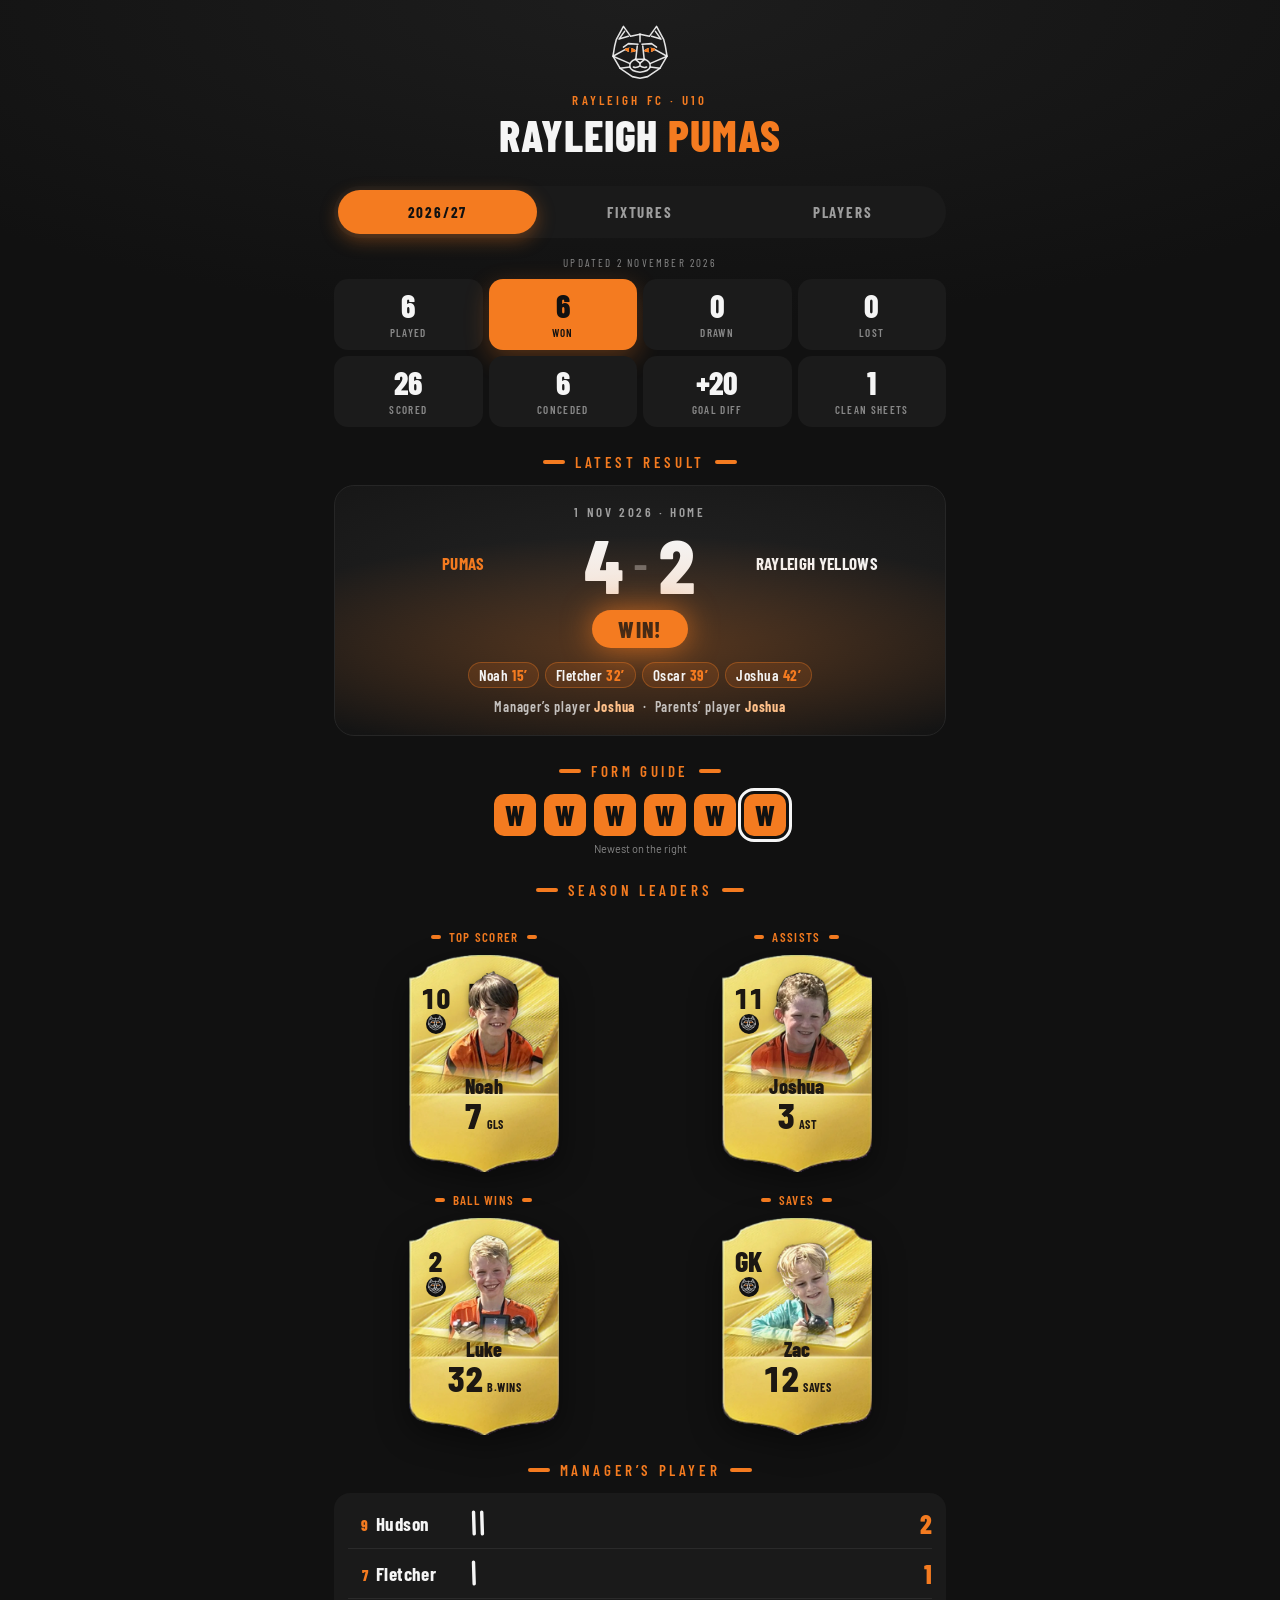
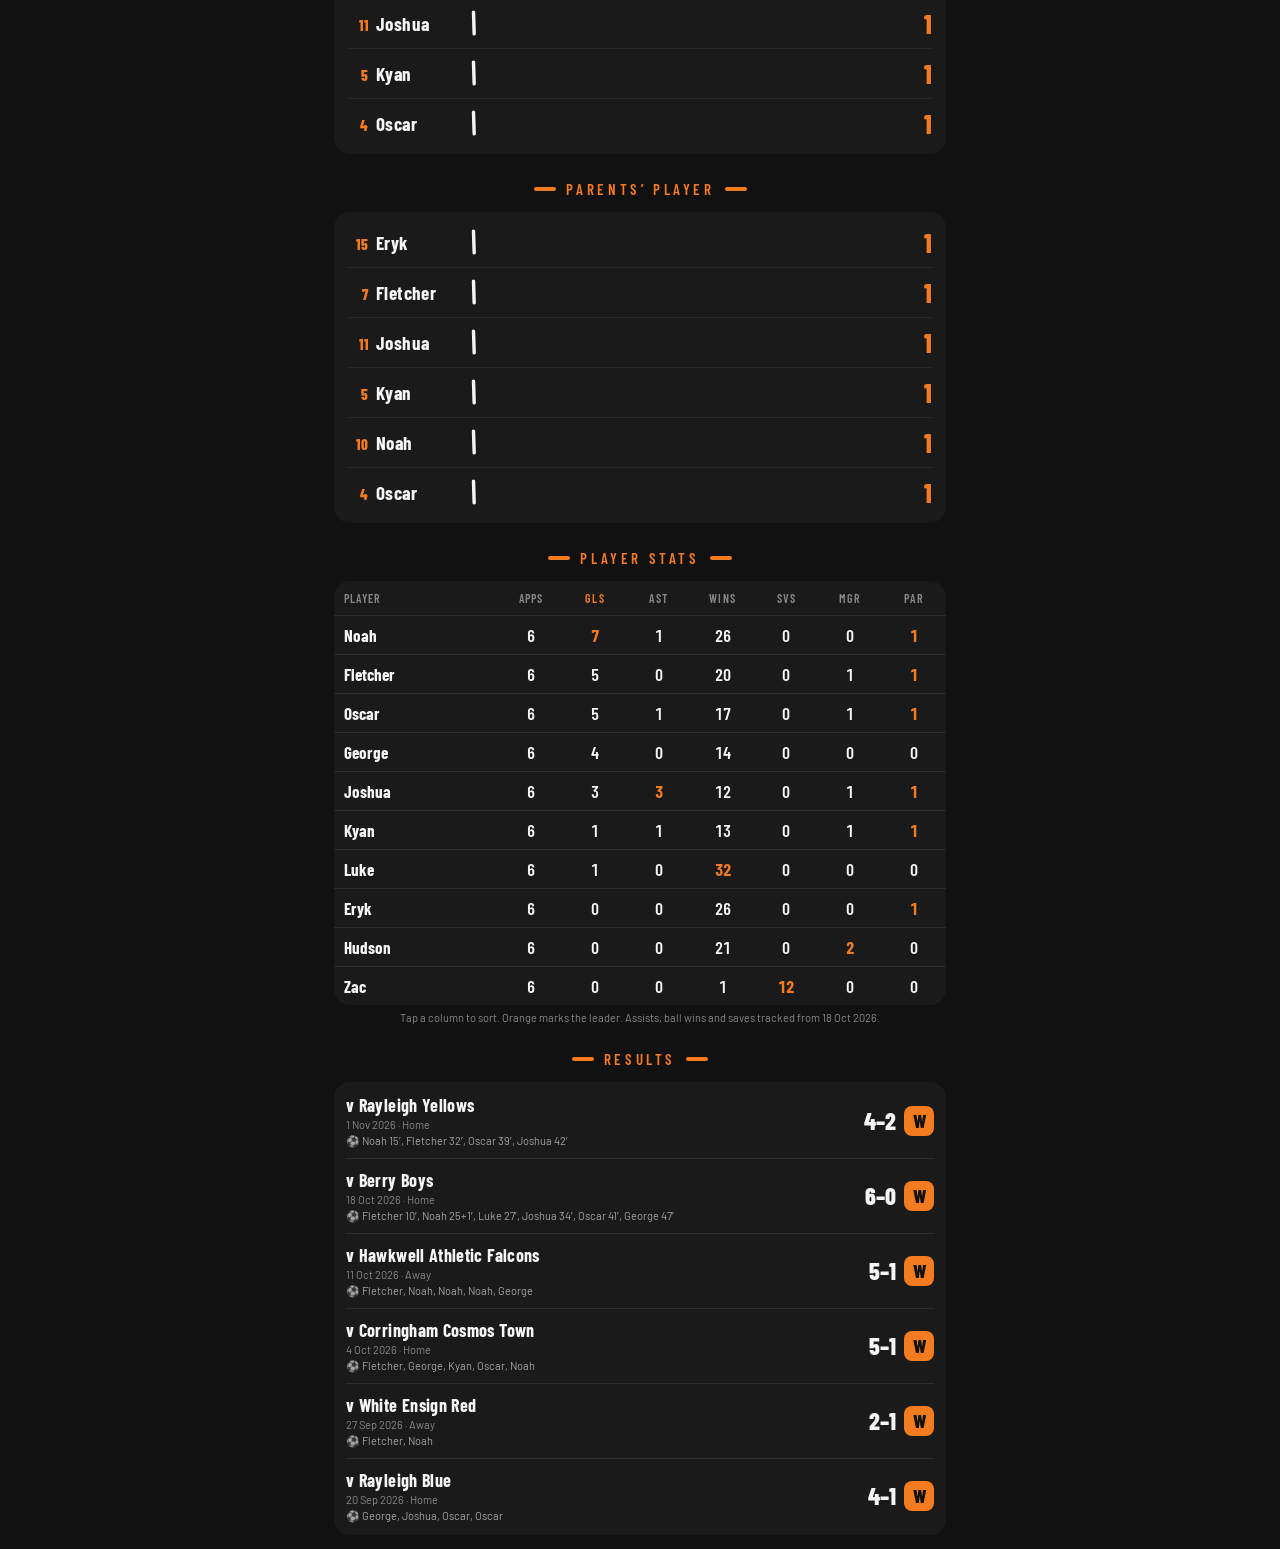
==== index.html @ 6e5c5d85 "Use B.WINS as the ball wins shorthand on cards and videos Co-Authored-By: Claude Opus 5.5 <noreply@a" ====
<!DOCTYPE html>
<html lang="en">
<head>
<meta charset="UTF-8">
<meta name="viewport" content="width=device-width,initial-scale=1,maximum-scale=1,user-scalable=no,viewport-fit=cover">
<meta name="apple-mobile-web-app-capable" content="yes">
<meta name="apple-mobile-web-app-title" content="Pumas FC">
<meta name="theme-color" content="#111111">
<link rel="preconnect" href="https://fonts.googleapis.com"><link rel="preconnect" href="https://fonts.gstatic.com" crossorigin>
<link href="https://fonts.googleapis.com/css2?family=Barlow+Condensed:wght@500;600;700;800&family=Barlow:wght@400;600;700&display=swap" rel="stylesheet">
<title>Rayleigh Pumas</title>
<style>
:root{--or:#F47B20;--ac:#FFC089;--bk:#111111;--dk:#161616;--cd:#1b1b1b;--bd:#2c2c2c;--disp:"Barlow Condensed",Impact,Arial,sans-serif;--wh:#fff;--wd:rgba(255,255,255,.6);--wf:rgba(255,255,255,.08);--gr:#888;--re:#cc3333;--dr:#3a1010;--gk:#1a2a3a;--gkb:#00C9FF;}
*{box-sizing:border-box;margin:0;padding:0;-webkit-tap-highlight-color:transparent;}
body{background:var(--bk);color:#F5F5F5;font-family:Barlow,Arial,sans-serif;min-height:100vh;-webkit-font-smoothing:antialiased;padding-bottom:env(safe-area-inset-bottom,16px);}
.hdr{background:var(--dk);border-bottom:3px solid var(--or);padding:14px 16px;display:flex;align-items:center;gap:12px;}
.badge{width:44px;height:44px;background:var(--or);border-radius:50%;display:flex;align-items:center;justify-content:center;font-size:22px;font-weight:900;color:var(--bk);flex-shrink:0;}
.hdr h1{font-size:20px;letter-spacing:2px;text-transform:uppercase;line-height:1;font-family:var(--disp);}
.hdr h1 em{color:var(--or);font-style:normal;}
.hdr p{font-size:10px;color:var(--gr);margin-top:3px;letter-spacing:1px;text-transform:uppercase;}
.main{padding:14px;max-width:640px;margin:0 auto;}
.tabs{display:flex;gap:6px;margin-bottom:14px;}
.tab{flex:1;background:var(--cd);border:1px solid var(--bd);border-radius:8px;padding:9px 4px;text-align:center;font-size:11px;font-weight:700;letter-spacing:1px;text-transform:uppercase;color:var(--wd);cursor:pointer;}
.tab.on{background:var(--or);border-color:var(--or);color:var(--bk);}
.section{display:none;} .section.on{display:block;}
.sw{position:relative;margin-bottom:8px;}
.si{width:100%;background:var(--cd);border:2px solid var(--bd);border-radius:12px;padding:14px 44px;color:var(--wh);font-size:16px;outline:none;-webkit-appearance:none;}
.si:focus{border-color:var(--or);}
.si::placeholder{color:var(--gr);}
.si::-webkit-search-cancel-button{-webkit-appearance:none;}
.ico{position:absolute;left:14px;top:50%;transform:translateY(-50%);font-size:18px;pointer-events:none;}
.xcl{position:absolute;right:10px;top:50%;transform:translateY(-50%);background:var(--bd);border:none;color:var(--wd);width:28px;height:28px;border-radius:50%;font-size:14px;cursor:pointer;display:none;align-items:center;justify-content:center;}
.xcl.on{display:flex;}
.drop{background:var(--cd);border:1px solid var(--or);border-radius:10px;overflow:hidden;margin-bottom:10px;display:none;}
.drop.on{display:block;}
.drow{padding:13px 16px;border-bottom:1px solid var(--bd);cursor:pointer;min-height:44px;}
.drow:last-child{border-bottom:none;}
.drow:active{background:var(--wf);}
.drow-name{font-weight:700;font-size:15px;} .drow-meta{font-size:11px;color:var(--gr);margin-top:2px;}
.hint{text-align:center;padding:36px 16px;}
.hint-icon{font-size:48px;margin-bottom:12px;}
.hint h2{font-size:22px;letter-spacing:2px;color:var(--wh);margin-bottom:8px;font-family:var(--disp);}
.hint p{font-size:13px;color:var(--gr);line-height:1.7;}
.hint-s{color:var(--or);font-size:12px;margin-top:12px;font-weight:700;letter-spacing:1px;}
.pnl{display:none;} .pnl.on{display:block;}
.bkbtn{background:none;border:none;color:var(--or);font-size:13px;font-weight:700;letter-spacing:1px;cursor:pointer;padding:0 0 12px 0;display:none;text-transform:uppercase;}
.bkbtn.on{display:block;}
.allbtn{width:100%;background:none;border:1px solid var(--bd);border-radius:10px;padding:14px;color:var(--gr);font-size:12px;letter-spacing:2px;cursor:pointer;text-transform:uppercase;margin-top:4px;}
.allbtn:active{border-color:var(--or);color:var(--or);}
.th{background:var(--cd);border:1px solid var(--bd);border-radius:12px;padding:16px;margin-bottom:10px;position:relative;overflow:hidden;}
.th:before{content:"";position:absolute;top:0;left:0;right:0;height:3px;background:var(--or);}
.tn{font-family:var(--disp);font-size:24px;letter-spacing:2px;line-height:1.1;}
.pills{display:flex;gap:8px;margin-top:10px;flex-wrap:wrap;}
.pill{padding:4px 12px;border-radius:20px;font-size:11px;font-weight:700;letter-spacing:1px;}
.pt{background:var(--wf);color:var(--wd);} .pw{background:rgba(244,123,32,.2);color:var(--or);} .pd{background:rgba(255,255,255,.07);color:var(--wd);} .pl{background:rgba(204,51,51,.15);color:var(--re);}
.rb{background:var(--cd);border:1px solid var(--bd);border-radius:12px;padding:14px 16px;margin-bottom:10px;}
.rb-l{font-size:10px;font-weight:700;letter-spacing:2px;text-transform:uppercase;color:var(--gr);margin-bottom:10px;}
.rg{display:grid;grid-template-columns:repeat(4,1fr);gap:8px;}
.rs{text-align:center;} .rv{font-family:var(--disp);font-size:24px;line-height:1;}
.rv.w{color:var(--or);} .rv.d{color:var(--wd);} .rv.l{color:var(--re);} .rv.g{color:var(--wh);}
.rl{font-size:10px;font-weight:700;letter-spacing:1px;color:var(--gr);text-transform:uppercase;margin-top:3px;}
.stag{font-size:11px;font-weight:700;letter-spacing:2px;text-transform:uppercase;color:var(--or);margin-bottom:6px;}
.sblk{margin-bottom:14px;}
.mc{background:var(--cd);border:1px solid var(--bd);border-radius:12px;padding:14px;margin-bottom:8px;display:flex;align-items:flex-start;gap:12px;}
.mcr{width:40px;height:40px;border-radius:9px;display:flex;align-items:center;justify-content:center;font-family:var(--disp);font-size:18px;flex-shrink:0;margin-top:2px;}
.mcr.W{background:var(--or);color:var(--bk);} .mcr.D{background:#333;color:var(--wh);} .mcr.L{background:var(--dr);color:var(--re);border:1px solid var(--re);}
.mcb{flex:1;min-width:0;}
.mcsc{font-family:var(--disp);font-size:26px;letter-spacing:2px;line-height:1;}
.scw{color:var(--or);} .scl{color:var(--re);} .scd{color:var(--wd);} .scsep{color:var(--gr);font-size:18px;}
.mcm{display:flex;gap:8px;align-items:center;margin-top:5px;flex-wrap:wrap;}
.mcd{font-size:12px;color:var(--gr);} .vp{font-size:10px;font-weight:700;letter-spacing:1px;padding:2px 8px;border-radius:4px;}
.vH{background:rgba(244,123,32,.2);color:var(--or);} .vA{background:var(--wf);color:var(--wd);}
.mcn{font-size:11px;margin-top:4px;}
.scorers{margin-top:8px;padding-top:8px;border-top:1px solid var(--bd);}
.sc-lbl{font-size:10px;font-weight:700;letter-spacing:2px;text-transform:uppercase;color:var(--gr);margin-bottom:5px;}
.sc-pills{display:flex;flex-wrap:wrap;gap:5px;}
.sc-pill{display:inline-flex;align-items:center;gap:4px;background:rgba(244,123,32,.1);border:1px solid rgba(244,123,32,.25);border-radius:6px;padding:3px 8px;}
.sc-pill.og{background:var(--wf);border-color:var(--bd);}
.sc-pname{font-size:12px;font-weight:700;color:var(--wh);} .sc-pill.og .sc-pname{color:var(--gr);}
.sc-pg{font-family:var(--disp);font-size:14px;color:var(--or);line-height:1;} .sc-pill.og .sc-pg{color:var(--gr);}
.sc-none{font-size:11px;color:var(--gr);font-style:italic;margin-top:6px;}
.aw-row{display:flex;flex-wrap:wrap;gap:12px;margin-top:8px;padding-top:8px;border-top:1px solid var(--bd);}
.aw-lbl{font-size:10px;font-weight:700;letter-spacing:2px;text-transform:uppercase;color:var(--gr);margin-bottom:5px;}
.aw-chips{display:flex;flex-wrap:wrap;gap:5px;}
.aw-chip{font-size:11px;font-weight:700;padding:3px 9px;border-radius:12px;}
.aw-chip.mgr{background:rgba(244,123,32,.15);color:var(--or);border:1px solid rgba(244,123,32,.3);}
.aw-chip.par{background:rgba(255,215,0,.12);color:#FFD700;border:1px solid rgba(255,215,0,.3);}
.nr{background:var(--cd);border:2px dashed var(--bd);border-radius:12px;padding:28px;text-align:center;}
.nr-i{font-size:40px;margin-bottom:10px;} .nr h3{font-family:var(--disp);font-size:20px;letter-spacing:1px;color:var(--wh);margin-bottom:8px;}
.nr p{font-size:13px;color:var(--gr);line-height:1.7;} .ntag{color:var(--or);font-size:13px;font-weight:700;margin-top:10px;letter-spacing:1px;}
.orow{background:var(--cd);border:1px solid var(--bd);border-radius:10px;margin-bottom:6px;padding:13px 16px;cursor:pointer;min-height:44px;}
.orow:active{background:var(--wf);}
.orow-n{font-weight:700;font-size:15px;} .orow-m{font-size:11px;color:var(--gr);margin-top:2px;letter-spacing:1px;}
/* PLAYER CARDS */
.pc{border-radius:12px;padding:14px;margin-bottom:10px;position:relative;overflow:hidden;}
.pc.outfield{background:var(--cd);border:1px solid var(--bd);}
.pc.gkeeper{background:var(--gk);border:1px solid var(--gkb);}
.pc.gkeeper:before{content:"";position:absolute;top:0;left:0;right:0;height:3px;background:var(--gkb);}
.pc-hdr{display:flex;align-items:center;gap:10px;margin-bottom:12px;}
.pc-num{font-family:var(--disp);font-size:30px;width:40px;text-align:center;flex-shrink:0;line-height:1;}
.pc.outfield .pc-num{color:var(--or);}
.pc.gkeeper .pc-num{color:var(--gkb);}
.pc-name{font-family:var(--disp);font-size:22px;letter-spacing:1px;}
.gk-badge{background:var(--gkb);color:var(--bk);font-size:10px;font-weight:900;letter-spacing:1px;padding:2px 7px;border-radius:4px;margin-left:6px;}
.pc-stats{display:grid;gap:8px;margin-bottom:10px;}
.pc.outfield .pc-stats{grid-template-columns:repeat(3,1fr);}
.pc.gkeeper .pc-stats{grid-template-columns:repeat(2,1fr);}
.pc-stat{border-radius:8px;padding:8px;text-align:center;}
.pc.outfield .pc-stat{background:var(--bk);}
.pc.gkeeper .pc-stat{background:rgba(0,0,0,.4);}
.pc-sv{font-family:var(--disp);font-size:22px;line-height:1;}
.pc.outfield .pc-sv{color:var(--or);}
.pc.gkeeper .pc-sv{color:var(--gkb);}
.pc-sl{font-size:9px;font-weight:700;letter-spacing:1px;text-transform:uppercase;color:var(--gr);margin-top:3px;}
.gk-season-row{display:grid;grid-template-columns:1fr repeat(3,auto);gap:8px;padding:5px 0;border-bottom:1px solid rgba(255,255,255,.06);font-size:12px;align-items:center;}
.gk-season-row:last-child{border-bottom:none;}
.season-row{display:flex;justify-content:space-between;padding:5px 0;border-bottom:1px solid var(--bd);font-size:12px;}
.season-row:last-child{border-bottom:none;}
.sub-section{margin-top:10px;padding-top:10px;border-top:1px solid rgba(255,255,255,.08);}
.sub-title{font-size:10px;font-weight:700;letter-spacing:2px;text-transform:uppercase;color:var(--gr);margin-bottom:6px;}
button,.sug,.orow{min-height:44px;}
/* 2026/27 season dashboard */
.ls-upd{font-size:11px;color:var(--gr);letter-spacing:1px;text-transform:uppercase;margin-bottom:10px;}
.ls-rec{display:grid;grid-template-columns:repeat(4,1fr);gap:6px;margin-bottom:16px;}
.ls-rec div{background:var(--cd);border:1px solid var(--bd);border-radius:10px;padding:10px 4px;text-align:center;}
.ls-rec b{display:block;font-family:var(--disp);font-size:26px;font-weight:400;line-height:1;}
.ls-rec span{font-size:9px;letter-spacing:1px;text-transform:uppercase;color:var(--gr);}
.ls-rec div.hot{background:var(--or);border-color:var(--or);color:var(--bk);} .ls-rec div.hot span{color:var(--bk);}
.ls-h{font-family:var(--disp);font-size:18px;letter-spacing:2px;margin:18px 0 10px;display:flex;align-items:center;gap:8px;}
.ls-h:before{content:'';width:18px;height:4px;border-radius:2px;background:var(--or);}
.ls-last{background:var(--or);color:var(--bk);border-radius:14px;padding:14px;}
.ls-last .m{font-size:11px;font-weight:700;letter-spacing:1px;text-transform:uppercase;display:flex;justify-content:space-between;}
.ls-last .sc{display:grid;grid-template-columns:minmax(0,1fr) auto minmax(0,1fr);gap:10px;align-items:center;margin:8px 0;}
.ls-last .t{font-weight:700;font-size:15px;line-height:1.15;} .ls-last .t.r{text-align:right;}
.ls-last .b{font-family:var(--disp);font-size:46px;line-height:1;}
.ls-last .g{font-size:13px;font-weight:700;margin-bottom:4px;} .ls-last .a{font-size:12px;}
.ls-form{display:flex;gap:6px;flex-wrap:wrap;}
.ls-f{width:34px;height:34px;border-radius:8px;display:flex;align-items:center;justify-content:center;font-family:var(--disp);font-size:18px;}
.ls-f.W{background:var(--or);color:var(--bk);} .ls-f.D{background:var(--bd);color:var(--wh);} .ls-f.L{background:var(--re);color:var(--wh);}
.ls-lead{display:grid;grid-template-columns:1fr 1fr;gap:8px;}
.ls-lead>div{background:var(--cd);border:1px solid var(--bd);border-radius:12px;padding:10px 12px;}
.ls-lead .l{font-size:10px;letter-spacing:1px;text-transform:uppercase;color:var(--gr);}
.ls-lead .n{font-weight:700;font-size:15px;margin-top:2px;} .ls-lead .v{font-family:var(--disp);font-size:28px;color:var(--or);}
.ls-tw{overflow-x:auto;background:var(--cd);border:1px solid var(--bd);border-radius:12px;}
.ls-t{width:100%;border-collapse:collapse;table-layout:fixed;font-size:14px;}
.ls-t th{font-size:10px;letter-spacing:1px;text-transform:uppercase;color:var(--gr);padding:10px 2px;cursor:pointer;user-select:none;border-bottom:1px solid var(--bd);}
.ls-t th:first-child{text-align:left;padding-left:10px;width:27%;} .ls-t th.on{color:var(--or);}
.ls-t td{text-align:center;padding:9px 2px;border-bottom:1px solid var(--bd);font-variant-numeric:tabular-nums;}
.ls-t td:first-child{text-align:left;padding-left:10px;font-weight:700;} .ls-t tr:last-child td{border-bottom:none;}
.ls-t td.top{color:var(--or);font-weight:700;}
.ls-note{font-size:11px;color:var(--gr);margin-top:6px;}
.ls-res{background:var(--cd);border:1px solid var(--bd);border-radius:12px;padding:2px 12px;}
.ls-r{display:flex;justify-content:space-between;align-items:center;gap:8px;padding:10px 0;border-bottom:1px solid var(--bd);}
.ls-r:last-child{border-bottom:none;} .ls-r .o{font-weight:700;font-size:14px;} .ls-r .d{font-size:11px;color:var(--gr);margin-top:2px;}
.ls-r .s{display:flex;white-space:nowrap;flex:none;align-items:center;gap:8px;font-family:var(--disp);font-size:20px;}
.ls-r .gs{font-size:11px;color:var(--wd);margin-top:3px;}

/* ===== Motion look ===== */
body{background:radial-gradient(120% 60% at 50% 0%,#1d1d1d 0%,var(--bk) 60%) fixed,var(--bk);}
.hdr{background:transparent;border-bottom:none;padding:22px 16px 6px;flex-direction:column;align-items:center;text-align:center;gap:6px;position:relative;}
.hdr .crest{width:64px;height:64px;}
.hdr .eb{font-family:var(--disp);font-weight:600;font-size:13px;letter-spacing:.24em;text-transform:uppercase;color:var(--or);}
.hdr h1{font-family:var(--disp);font-weight:800;font-size:44px;letter-spacing:.02em;line-height:.95;}
.hdr h1 em{color:var(--or);}
.hdr p{display:none;}
.chalk{fill:none;stroke:#F5F5F5;stroke-opacity:.92;stroke-linecap:round;stroke-linejoin:round}
.eye{fill:var(--or);stroke:var(--or);stroke-linejoin:round}
.pupil{fill:none;stroke:var(--bk);stroke-linecap:round}
.tabs{background:#1a1a1a;border-radius:999px;padding:4px;gap:4px;margin:10px 0 18px;}
.tab{border:none;background:transparent;border-radius:999px;font-family:var(--disp);font-weight:700;font-size:15px;letter-spacing:.12em;color:rgba(245,245,245,.6);padding:8px 4px;}
.tab.on{background:var(--or);color:var(--bk);box-shadow:0 6px 18px rgba(244,123,32,.35);}
.th:before{height:4px}
.tn,.mcsc,.pc-name,.hint h2,.nr h3,.rv{font-weight:800;}
.eyb{display:flex;align-items:center;justify-content:center;gap:10px;margin:26px 0 14px;font-family:var(--disp);font-weight:600;font-size:15px;letter-spacing:.24em;text-transform:uppercase;color:var(--or);}
.eyb:before,.eyb:after{content:"";width:22px;height:4px;border-radius:2px;background:var(--or);}
.ls-h{display:none}
.ls-upd{text-align:center;font-family:var(--disp);letter-spacing:.2em;}
.ls-rec div{background:#1b1b1b;border:none;border-radius:14px;}
.ls-rec b{font-family:var(--disp);font-weight:800;font-size:32px;}
.ls-rec span{font-family:var(--disp);font-weight:600;font-size:11px;letter-spacing:.12em;}
.ls-rec div.hot{background:var(--or);box-shadow:0 8px 24px rgba(244,123,32,.3);}
/* latest result scoreboard */
.lr{position:relative;overflow:hidden;background:radial-gradient(90% 70% at 50% 40%,#232323,#141414);border-radius:20px;padding:18px 14px 20px;text-align:center;border:1px solid #262626;}
.lr .when{font-family:var(--disp);font-weight:600;font-size:13px;letter-spacing:.2em;text-transform:uppercase;color:rgba(245,245,245,.6);}
.lr .sb{display:grid;grid-template-columns:minmax(0,1fr) auto minmax(0,1fr);align-items:center;gap:6px;margin:10px 0 6px;}
.lr .tm{font-family:var(--disp);font-weight:700;font-size:17px;line-height:1.05;text-transform:uppercase;letter-spacing:.02em;}
.lr .tm.us{color:var(--or)}
.lr .nums{display:flex;align-items:center;gap:10px;font-family:var(--disp);font-weight:800;font-size:76px;line-height:.9;font-variant-numeric:tabular-nums;}
.lr .nums i{font-style:normal;font-size:34px;color:rgba(245,245,245,.35)}
.lr .chip{display:inline-block;margin-top:6px;padding:6px 26px;border-radius:999px;background:#F5F5F5;color:var(--bk);font-family:var(--disp);font-weight:800;font-size:22px;letter-spacing:.06em;text-transform:uppercase;}
.lr.W .chip{background:var(--or);box-shadow:0 0 30px rgba(244,123,32,.7);animation:pulse 1.2s ease-in-out infinite;}
.lr.W:before{content:"";position:absolute;left:-20%;right:-20%;top:20%;height:90%;border-radius:50%;background:radial-gradient(closest-side,rgba(244,123,32,.28),transparent);pointer-events:none;}
.lr .gl{margin-top:14px;display:flex;flex-wrap:wrap;justify-content:center;gap:6px;position:relative;}
.lr .gl span{background:rgba(244,123,32,.14);border:1px solid rgba(244,123,32,.35);border-radius:999px;padding:3px 10px;font-family:var(--disp);font-weight:600;font-size:15px;letter-spacing:.03em;}
.lr .gl span b{color:var(--or);font-weight:700;margin-left:4px}
.lr .aw{margin-top:10px;font-family:var(--disp);font-weight:600;font-size:14px;letter-spacing:.06em;color:rgba(245,245,245,.75);position:relative;}
.lr .aw b{color:var(--ac)}
.cf{position:absolute;inset:0;pointer-events:none;overflow:hidden}
.cf i{position:absolute;top:-12px;width:8px;height:5px;border-radius:1px;opacity:0;animation:fall 2.6s ease-in forwards;}
@keyframes fall{0%{opacity:1;transform:translateY(0) rotate(0)}100%{opacity:0;transform:translateY(260px) rotate(540deg)}}
@keyframes pulse{0%,100%{transform:scale(1)}50%{transform:scale(1.06)}}
.ls-form{justify-content:center;gap:8px}
.ls-f{width:42px;height:42px;border-radius:10px;font-family:var(--disp);font-weight:800;font-size:28px;}
.ls-f.D{background:#3a3a3a;color:#F5F5F5}
.ls-f.L{background:#F5F5F5;color:var(--bk)}
.ls-form .ls-f:last-child{outline:3px solid #F5F5F5;outline-offset:3px;}
.ls-note{text-align:center}
.ls-t th{font-family:var(--disp);font-weight:600;font-size:12px;letter-spacing:.1em}
.ls-t td{font-family:var(--disp);font-weight:600;font-size:17px}
.ls-t td:first-child{font-weight:700}
.ls-r .s{font-family:var(--disp);font-weight:800;font-size:24px}
.ls-r .s .ls-f{width:30px;height:30px;font-size:19px;border-radius:8px}
.ls-r .o{font-family:var(--disp);font-weight:700;font-size:18px;letter-spacing:.02em}
.ls-tw,.ls-res{border:none;background:#1a1a1a;border-radius:16px}
/* ===== game cards ===== */
.gc{container-type:inline-size;position:relative;width:100%;aspect-ratio:720/1040;cursor:pointer;-webkit-user-select:none;user-select:none;}
.gc-in{position:absolute;inset:0;color:#1c1712;filter:drop-shadow(0 10px 16px rgba(0,0,0,.45));transition:transform .25s cubic-bezier(.3,1.6,.5,1);}
.gc:active .gc-in{transform:scale(.97)}
.gc-bg{position:absolute;inset:0;width:100%;height:100%;}
.gc-ph{position:absolute;left:15.3%;top:3.8%;width:77.8%;height:57.4%;object-fit:contain;-webkit-mask-image:linear-gradient(#000 78%,transparent 97%);mask-image:linear-gradient(#000 78%,transparent 97%);filter:drop-shadow(0 1.4cqw 2.5cqw rgba(0,0,0,.3));}
.gc-cn{position:absolute;left:8%;top:14.4%;width:19.5%;display:flex;flex-direction:column;align-items:center;gap:1cqw;z-index:2;}
.gc-cn b{font-family:var(--disp);font-weight:800;font-size:18.9cqw;line-height:.88;font-variant-numeric:tabular-nums;}
.gc-cn i{display:block;width:13.3cqw;height:13.3cqw;border-radius:50%;background:#111;padding:1cqw;margin-top:.8cqw;}
.gc-cn svg{width:100%;height:100%;display:block}
.gc-nm{position:absolute;left:0;right:0;top:56.3%;text-align:center;font-family:var(--disp);font-weight:800;font-size:13.3cqw;line-height:1;text-transform:capitalize;letter-spacing:.01em;}
.gc-st{position:absolute;left:8.3%;right:8.3%;top:67.8%;display:flex;justify-content:space-between;}
.gc-st div{display:flex;flex-direction:column;align-items:center;min-width:13cqw;}
.gc-st b{font-family:var(--disp);font-weight:800;font-size:11cqw;line-height:1;font-variant-numeric:tabular-nums;}
.gc-st span{font-family:var(--disp);font-weight:700;font-size:5.2cqw;letter-spacing:.06em;}
.gc-s6{position:absolute;left:6.5%;right:6.5%;top:73%;display:grid;grid-template-columns:repeat(6,1fr);}
.gc-s6 div{display:flex;flex-direction:column;align-items:center;}
.gc-s6 b{font-family:var(--disp);font-weight:800;font-size:8.6cqw;line-height:1;font-variant-numeric:tabular-nums;}
.gc-s6 span{font-family:var(--disp);font-weight:700;font-size:3.9cqw;letter-spacing:.04em;margin-top:.6cqw;}
.gc-s6~.gc-ft{top:66%;}
.gc-big{position:absolute;left:0;right:0;top:66%;display:flex;justify-content:center;align-items:baseline;gap:3cqw;}
.gc-big b{font-family:var(--disp);font-weight:800;font-size:23.6cqw;line-height:1;font-variant-numeric:tabular-nums;}
.gc-big span{font-family:var(--disp);font-weight:700;font-size:8cqw;letter-spacing:.04em;}
.gc-ft{position:absolute;left:0;right:0;top:84%;text-align:center;font-family:var(--disp);font-weight:700;font-size:4.6cqw;letter-spacing:.14em;text-transform:uppercase;opacity:.8;}
.gc-gl{position:absolute;inset:0;overflow:hidden;pointer-events:none;-webkit-mask-image:url(img/card-front.webp);mask-image:url(img/card-front.webp);-webkit-mask-size:100% 100%;mask-size:100% 100%;}
.gc-gl i{position:absolute;top:-10%;left:0;width:22%;height:120%;background:linear-gradient(90deg,transparent,rgba(255,255,255,.55),transparent);transform:translateX(-150%) skewX(-14deg);animation:glint 5.5s ease-in-out infinite;animation-delay:var(--gd,0s);}
@keyframes glint{0%,62%{transform:translateX(-150%) skewX(-14deg)}82%,100%{transform:translateX(560%) skewX(-14deg)}}
.gc-grid{display:grid;grid-template-columns:repeat(2,minmax(0,1fr));gap:18px 14px;}
@media(min-width:560px){.gc-grid{grid-template-columns:repeat(3,minmax(0,1fr));}}
.rise{opacity:0;transform:translateY(18px);animation:rise .55s cubic-bezier(.2,.9,.3,1.15) forwards;animation-delay:var(--rd,0s);}
@keyframes rise{to{opacity:1;transform:none}}
.pop{animation:pop .5s cubic-bezier(.3,1.7,.5,1) both;animation-delay:var(--rd,0s);}
@keyframes pop{0%{opacity:0;transform:scale(1.8) rotate(-10deg)}100%{opacity:1;transform:none}}
/* season leaders */
.lc{display:grid;grid-template-columns:repeat(2,minmax(0,1fr));gap:4px 14px;}
.lc>div.wide{grid-column:1/-1}
.lc .eyb{margin:16px 0 10px;font-size:13px;letter-spacing:.16em;gap:8px;}
.lc .eyb{white-space:nowrap;letter-spacing:.1em}.lc .eyb:before,.lc .eyb:after{width:10px;flex:none}
.lc-row{display:flex;gap:8px;justify-content:center;}
.lc-row{flex-wrap:wrap}.lc-row .gc{flex:1;max-width:150px;width:auto;}.wide .lc-row .gc{flex:0 0 calc(33.3% - 6px);max-width:120px}
/* player overlay */
.ov{position:fixed;inset:0;z-index:50;background:rgba(10,10,10,.82);-webkit-backdrop-filter:blur(8px);backdrop-filter:blur(8px);overflow-y:auto;display:none;padding:24px 16px 40px;}
.ov.on{display:block;animation:fade .25s ease both}
@keyframes fade{from{opacity:0}to{opacity:1}}
.ov-x{position:fixed;top:12px;right:12px;width:44px;height:44px;border-radius:50%;background:#F5F5F5;color:#111;border:none;font-size:20px;font-weight:700;z-index:2;cursor:pointer;}
.ov-in{max-width:420px;margin:0 auto;}
.ov-card{width:min(72vw,300px);margin:8px auto 4px;perspective:900px;}
.ov-card .gc{animation:flipin .8s cubic-bezier(.2,.9,.3,1.1) both;}
@keyframes flipin{0%{opacity:0;transform:rotateY(-160deg) scale(.6)}60%{opacity:1}100%{transform:none}}
.ov-sec{background:#1a1a1a;border-radius:16px;padding:12px 14px;margin-top:10px;}
.ov-g{display:grid;grid-template-columns:repeat(3,1fr);gap:8px;}
.ov-g div{background:#111;border-radius:12px;padding:8px 4px;text-align:center;}
.ov-g b{display:block;font-family:var(--disp);font-weight:800;font-size:28px;line-height:1;color:var(--or);}
.ov-g span{font-family:var(--disp);font-weight:600;font-size:11px;letter-spacing:.12em;text-transform:uppercase;color:rgba(245,245,245,.6);}
.ov .eyb{margin:18px 0 8px}
.ov .season-row{gap:12px;text-align:right;font-family:var(--disp);font-size:16px;font-weight:600;border-color:#2a2a2a}
.ov .aw-chip{font-family:var(--disp);font-size:14px;letter-spacing:.03em}
.ty{background:#1a1a1a;border-radius:16px;padding:6px 14px;}
.ty-r{display:grid;grid-template-columns:110px 1fr auto;align-items:center;gap:10px;padding:9px 0;border-bottom:1px solid #2a2a2a;}
.ty-r:last-child{border-bottom:none}
.ty-n{font-family:var(--disp);font-weight:700;font-size:19px;letter-spacing:.02em;display:flex;align-items:baseline;gap:8px;white-space:nowrap;}
.ty-n b{color:var(--or);font-weight:800;font-size:15px;min-width:20px;text-align:right}
.ty-m{display:flex;flex-wrap:wrap;gap:8px;}
.ty-g{height:30px;overflow:visible}
.ty-s{fill:none;stroke:#F5F5F5;stroke-width:5;stroke-linecap:round;stroke-dasharray:60;stroke-dashoffset:60;animation:draw .35s ease-out forwards;animation-delay:var(--d,0s);}
.ty-x{stroke:var(--or)}
@keyframes draw{to{stroke-dashoffset:0}}
.ty-c{font-family:var(--disp);font-weight:800;font-size:26px;color:var(--or);min-width:22px;text-align:right}
@media (prefers-reduced-motion:reduce){.ty-s{stroke-dashoffset:0}}
.ply-note{text-align:center;font-size:12px;color:#888;margin:-4px 0 14px;letter-spacing:.04em}
@media (prefers-reduced-motion:reduce){*,*:before,*:after{animation:none!important;transition:none!important}.rise{opacity:1;transform:none}}
</style>
</head>
<body>
<header class="hdr"><svg class="crest" viewBox="-290 -280 580 580" aria-hidden="true" id="crest"></svg><div class="eb">Rayleigh FC &middot; U10</div><h1>Rayleigh <em>Pumas</em></h1></header>
<div class="main">
<div class="tabs"><button class="tab on" id="tab-ssn" onclick="showTab('ssn')">2026/27</button><button class="tab" id="tab-fix" onclick="showTab('fix')">Fixtures</button><button class="tab" id="tab-ply" onclick="showTab('ply')">Players</button></div>
<div class="section on" id="sec-ssn"></div>
<div class="section" id="sec-fix">
<div class="sw"><span class="ico">&#128269;</span><input class="si" id="si" type="search" placeholder="Search opponent..." autocomplete="off" autocorrect="off" autocapitalize="off" spellcheck="false"><button class="xcl" id="xcl">&#x2715;</button></div>
<div class="drop" id="drop"></div>
<button class="bkbtn" id="bkbtn">&#8592; All opponents</button>
<div class="hint" id="hint"><div class="hint-icon">&#9917;</div><h2>FIXTURE CHECKER</h2><p>Search an opponent to see every time<br>the Pumas have faced them.</p><div class="hint-s" id="hint-s">2023/24 &middot; 2024/25 &middot; 2025/26</div></div>
<div class="pnl" id="pnl"></div>
<button class="allbtn" id="allbtn">&#128203; Browse All Opponents</button>
</div>
<div class="section" id="sec-ply">
<div class="sw"><span class="ico">&#128269;</span><input class="si" id="psi" type="search" placeholder="Search player..." autocomplete="off" autocorrect="off" autocapitalize="off" spellcheck="false"><button class="xcl" id="pxcl">&#x2715;</button></div>
<div class="pnl on" id="pply"></div>
</div>
</div>
<script id="SD" type="application/json">
{"21 Sep 2025":[{"n":"Joshua","g":2},{"n":"Oscar","g":1},{"n":"Kyan","g":1}],"28 Sep 2025":[{"n":"Joshua","g":1},{"n":"Oscar","g":1},{"n":"Noah","g":2}],"5 Oct 2025":[{"n":"Joshua","g":1},{"n":"Noah","g":1},{"n":"Hudson","g":1}],"12 Oct 2025":[{"n":"Joshua","g":1},{"n":"George","g":1}],"19 Oct 2025":[{"n":"Joshua","g":1},{"n":"George","g":1}],"26 Oct 2025":[{"n":"Joshua","g":1},{"n":"Oscar","g":3},{"n":"Noah","g":1},{"n":"Kyan","g":2},{"n":"Luke","g":1},{"n":"OG","g":1}],"2 Nov 2025":[{"n":"Noah","g":2},{"n":"Kyan","g":1},{"n":"George","g":1},{"n":"Luke","g":1}],"9 Nov 2025":[{"n":"Joshua","g":2},{"n":"Oscar","g":1},{"n":"Noah","g":1}],"7 Dec 2025":[{"n":"OG","g":1}],"14 Dec 2025":[{"n":"Noah","g":1},{"n":"Luke","g":1}],"11 Jan 2026":[{"n":"Noah","g":1}],"18 Jan 2026":[{"n":"Joshua","g":2},{"n":"Noah","g":1}],"25 Jan 2026":[{"n":"Joshua","g":3},{"n":"Fletcher","g":2},{"n":"Noah","g":1},{"n":"George","g":1},{"n":"OG","g":1}],"1 Mar 2026":[{"n":"Joshua","g":2}],"8 Mar 2026":[{"n":"Joshua","g":1},{"n":"Fletcher","g":1},{"n":"Oscar","g":1},{"n":"Noah","g":1}],"22 Mar 2026":[{"n":"Joshua","g":1},{"n":"Noah","g":2}],"28 Mar 2026":[{"n":"Fletcher","g":2},{"n":"Oscar","g":1},{"n":"Noah","g":2}],"5 Apr 2026":[{"n":"Joshua","g":4},{"n":"Noah","g":4},{"n":"OG","g":1}],"12 Apr 2026":[{"n":"Noah","g":1},{"n":"George","g":1}],"19 Apr 2026":[{"n":"Noah","g":2}],"26 Apr 2026":[{"n":"Joshua","g":1},{"n":"Zac","g":1}],"15 Sep 2024":[{"n":"Joshua","g":1},{"n":"Oscar","g":1},{"n":"Noah","g":3},{"n":"Kyan","g":2}],"22 Sep 2024":[{"n":"Oscar","g":2},{"n":"Noah","g":3},{"n":"Kyan","g":2},{"n":"George","g":3},{"n":"Hudson","g":1}],"29 Sep 2024":[{"n":"Joshua","g":2},{"n":"Fletcher","g":1},{"n":"Oscar","g":1},{"n":"OG","g":1}],"6 Oct 2024":[{"n":"Joshua","g":2},{"n":"Fletcher","g":2},{"n":"Kyan","g":1},{"n":"George","g":1}],"20 Oct 2024":[{"n":"Noah","g":2},{"n":"George","g":1}],"27 Oct 2024":[{"n":"Joshua","g":4},{"n":"Fletcher","g":3},{"n":"George","g":2}],"3 Nov 2024":[{"n":"Fletcher","g":1},{"n":"Noah","g":3},{"n":"Kyan","g":1},{"n":"Hudson","g":3},{"n":"OG","g":1}],"10 Nov 2024":[{"n":"Joshua","g":6},{"n":"Oscar","g":1}],"17 Nov 2024":[{"n":"Oscar","g":3},{"n":"George","g":4}],"24 Nov 2024":[{"n":"Joshua","g":1},{"n":"Noah","g":1}],"1 Dec 2024":[{"n":"Joshua","g":1},{"n":"Fletcher","g":1},{"n":"Zac","g":3},{"n":"Oscar","g":5},{"n":"George","g":2},{"n":"Hudson","g":1},{"n":"OG","g":1}],"15 Dec 2024":[{"n":"Joshua","g":2},{"n":"Fletcher","g":1},{"n":"Oscar","g":1},{"n":"Noah","g":1},{"n":"George","g":2}],"22 Dec 2024":[{"n":"Joshua","g":1},{"n":"Fletcher","g":1},{"n":"Oscar","g":1},{"n":"Kyan","g":1},{"n":"George","g":1}],"25 Jan 2025":[{"n":"Joshua","g":1},{"n":"Oscar","g":3},{"n":"Noah","g":2},{"n":"George","g":1}],"16 Feb 2025":[{"n":"Zac","g":1}],"2 Mar 2025":[{"n":"Joshua","g":1},{"n":"Noah","g":1},{"n":"Kyan","g":1},{"n":"George","g":1},{"n":"Luke","g":1}],"9 Mar 2025":[{"n":"Joshua","g":1},{"n":"Oscar","g":1},{"n":"George","g":1}],"16 Mar 2025":[{"n":"Joshua","g":1},{"n":"Oscar","g":1},{"n":"Noah","g":1},{"n":"Kyan","g":1},{"n":"George","g":1},{"n":"OG","g":1}],"23 Mar 2025":[{"n":"Joshua","g":3},{"n":"Oscar","g":1},{"n":"Noah","g":1},{"n":"Luke","g":1}],"30 Mar 2025":[{"n":"Joshua","g":2},{"n":"Noah","g":1},{"n":"Kyan","g":1}],"6 Apr 2025":[{"n":"Fletcher","g":1}],"13 Apr 2025":[{"n":"Joshua","g":1},{"n":"Luke","g":1}],"20 Apr 2025":[{"n":"Joshua","g":4},{"n":"Fletcher","g":1},{"n":"Oscar","g":2},{"n":"Kyan","g":1},{"n":"George","g":1},{"n":"Luke","g":1}],"17 Sep 2023":[{"n":"Noah","g":1}],"15 Oct 2023":[{"n":"Zac","g":4},{"n":"Noah","g":2},{"n":"Hudson","g":2}],"5 Nov 2023":[{"n":"Fletcher","g":1},{"n":"Noah","g":1},{"n":"George","g":1},{"n":"Hudson","g":1}],"12 Nov 2023":[{"n":"Fletcher","g":1},{"n":"Noah","g":1},{"n":"Kyan","g":1},{"n":"George","g":1},{"n":"Hudson","g":1}],"26 Nov 2023":[{"n":"Noah","g":1},{"n":"George","g":1}],"10 Dec 2023":[{"n":"Kyan","g":1}],"14 Jan 2024":[{"n":"Fletcher","g":2},{"n":"Oscar","g":2},{"n":"Noah","g":1},{"n":"George","g":6}],"21 Jan 2024":[{"n":"Fletcher","g":1},{"n":"Noah","g":2},{"n":"George","g":2}],"4 Feb 2024":[{"n":"Joshua","g":1},{"n":"Oscar","g":1},{"n":"Hudson","g":1}],"21 Feb 2024":[{"n":"Fletcher","g":1},{"n":"Oscar","g":1},{"n":"Noah","g":2}],"10 Mar 2024":[{"n":"Fletcher","g":2},{"n":"George","g":2}],"17 Mar 2024":[{"n":"Fletcher","g":1},{"n":"George","g":1}],"24 Mar 2024":[{"n":"Joshua","g":1},{"n":"Fletcher","g":2},{"n":"Oscar","g":1}],"13 Apr 2024":[{"n":"Joshua","g":1},{"n":"Fletcher","g":2},{"n":"George","g":1}],"14 Apr 2024":[{"n":"George","g":1}],"21 Apr 2024":[{"n":"Fletcher","g":1},{"n":"Kyan","g":1},{"n":"George","g":3}],"28 Apr 2024":[{"n":"Noah","g":1},{"n":"George","g":1},{"n":"OG","g":2}],"20 Sep 2026":[{"n":"George","g":1},{"n":"Joshua","g":1},{"n":"Oscar","g":2}],"27 Sep 2026":[{"n":"Fletcher","g":1},{"n":"Noah","g":1}],"4 Oct 2026":[{"n":"Fletcher","g":1},{"n":"George","g":1},{"n":"Kyan","g":1},{"n":"Oscar","g":1},{"n":"Noah","g":1}],"11 Oct 2026":[{"n":"Fletcher","g":1},{"n":"Noah","g":3},{"n":"George","g":1}],"18 Oct 2026":[{"n":"Fletcher","g":1},{"n":"Noah","g":1},{"n":"Luke","g":1},{"n":"Joshua","g":1},{"n":"Oscar","g":1},{"n":"George","g":1}],"1 Nov 2026":[{"n":"Noah","g":1},{"n":"Fletcher","g":1},{"n":"Oscar","g":1},{"n":"Joshua","g":1}]}
</script>
<script id="MD" type="application/json">
[{"s":"2025/26","d":"21 Sep 2025","op":"Hadleigh Red","v":"A","r":"W","p":4,"o":1},{"s":"2025/26","d":"28 Sep 2025","op":"Runwell Sports Blue","v":"H","r":"W","p":4,"o":2},{"s":"2025/26","d":"5 Oct 2025","op":"Corringham Cosmos United","v":"H","r":"D","p":3,"o":3},{"s":"2025/26","d":"12 Oct 2025","op":"Trinity Leopards","v":"A","r":"W","p":2,"o":1},{"s":"2025/26","d":"19 Oct 2025","op":"Leigh Rockets Tigers","v":"H","r":"L","p":2,"o":3},{"s":"2025/26","d":"26 Oct 2025","op":"Rochford Sports","v":"A","r":"W","p":9,"o":0},{"s":"2025/26","d":"2 Nov 2025","op":"Leigh Ramblers Yellow","v":"H","r":"W","p":5,"o":1},{"s":"2025/26","d":"9 Nov 2025","op":"Tilbury Rhinos","v":"A","r":"D","p":4,"o":4},{"s":"2025/26","d":"16 Nov 2025","op":"Catholic United Lions","v":"H","r":"L","p":0,"o":4},{"s":"2025/26","d":"30 Nov 2025","op":"Corringham Cosmos","v":"H","r":"L","p":0,"o":1},{"s":"2025/26","d":"7 Dec 2025","op":"Corinthians","v":"A","r":"D","p":1,"o":1},{"s":"2025/26","d":"14 Dec 2025","op":"Wickford Wolves","v":"H","r":"W","p":2,"o":0},{"s":"2025/26","d":"11 Jan 2026","op":"Hadleigh Red","v":"A","r":"L","p":1,"o":2},{"s":"2025/26","d":"18 Jan 2026","op":"White Ensign","v":"H","r":"W","p":3,"o":0},{"s":"2025/26","d":"25 Jan 2026","op":"New Level Soccer Pumas","v":"H","r":"W","p":8,"o":0},{"s":"2025/26","d":"1 Mar 2026","op":"Corinthians Lions","v":"A","r":"D","p":2,"o":2},{"s":"2025/26","d":"8 Mar 2026","op":"Corringham Cosmos","v":"H","r":"W","p":4,"o":0},{"s":"2025/26","d":"15 Mar 2026","op":"Wickford Wolves Orange","v":"A","r":"D","p":0,"o":0},{"s":"2025/26","d":"22 Mar 2026","op":"Wickford Wolves Grey","v":"H","r":"W","p":3,"o":2},{"s":"2025/26","d":"28 Mar 2026","op":"Hadleigh Red","v":"H","r":"W","p":5,"o":3},{"s":"2025/26","d":"5 Apr 2026","op":"White Ensign","v":"A","r":"W","p":9,"o":0},{"s":"2025/26","d":"12 Apr 2026","op":"New Level Soccer","v":"A","r":"L","p":2,"o":3},{"s":"2025/26","d":"19 Apr 2026","op":"Sporting Basildon","v":"H","r":"W","p":2,"o":1},{"s":"2025/26","d":"26 Apr 2026","op":"Hawkwell Athletic Falcons","v":"A","r":"D","p":2,"o":2},{"s":"2024/25","d":"15 Sep 2024","op":"Leigh Ramblers Purple","v":"H","r":"W","p":7,"o":1},{"s":"2024/25","d":"22 Sep 2024","op":"Academy Tigers","v":"H","r":"W","p":11,"o":0},{"s":"2024/25","d":"29 Sep 2024","op":"Wickford Wolves","v":"A","r":"D","p":5,"o":5},{"s":"2024/25","d":"6 Oct 2024","op":"Wickford Orange","v":"H","r":"W","p":6,"o":0},{"s":"2024/25","d":"20 Oct 2024","op":"Corinthians Lions","v":"A","r":"L","p":3,"o":4},{"s":"2024/25","d":"27 Oct 2024","op":"Academy Tigers","v":"H","r":"W","p":9,"o":1},{"s":"2024/25","d":"3 Nov 2024","op":"Wickford Wolves","v":"A","r":"D","p":9,"o":9},{"s":"2024/25","d":"10 Nov 2024","op":"Wickford Orange","v":"H","r":"W","p":7,"o":2},{"s":"2024/25","d":"17 Nov 2024","op":"New Level Soccer Leopards","v":"H","r":"W","p":7,"o":3},{"s":"2024/25","d":"24 Nov 2024","op":"Leigh Rockets Tigers","v":"A","r":"L","p":2,"o":6},{"s":"2024/25","d":"1 Dec 2024","op":"Great Wakering U9 Girls","v":"H","r":"W","p":14,"o":1},{"s":"2024/25","d":"15 Dec 2024","op":"Woodham Radars Warriors","v":"H","r":"W","p":7,"o":1},{"s":"2024/25","d":"22 Dec 2024","op":"Great Wakering Tigers","v":"A","r":"W","p":5,"o":0},{"s":"2024/25","d":"25 Jan 2025","op":"Great Wakering Colts","v":"H","r":"W","p":7,"o":1},{"s":"2024/25","d":"16 Feb 2025","op":"Trinity Pumas","v":"A","r":"L","p":1,"o":8},{"s":"2024/25","d":"2 Mar 2025","op":"Great Wakering Tigers","v":"A","r":"W","p":5,"o":1},{"s":"2024/25","d":"9 Mar 2025","op":"Benfleet Youth Red","v":"H","r":"W","p":3,"o":1},{"s":"2024/25","d":"16 Mar 2025","op":"Thundersley Leopards","v":"A","r":"W","p":6,"o":3},{"s":"2024/25","d":"23 Mar 2025","op":"Leigh Ramblers Purple","v":"H","r":"W","p":6,"o":1},{"s":"2024/25","d":"30 Mar 2025","op":"Corinthians Lions","v":"A","r":"W","p":4,"o":1},{"s":"2024/25","d":"6 Apr 2025","op":"Academy Tigers","v":"H","r":"D","p":1,"o":1},{"s":"2024/25","d":"13 Apr 2025","op":"Wickford Wolves","v":"A","r":"D","p":2,"o":2},{"s":"2024/25","d":"20 Apr 2025","op":"Wickford Orange","v":"H","r":"W","p":10,"o":1},{"s":"2023/24","d":"17 Sep 2023","op":"Ashingdon Pumas","v":"H","r":"W","p":1,"o":0,"sc":[{"n":"Noah","g":1}]},{"s":"2023/24","d":"1 Oct 2023","op":"Essex Royals Leopards","v":"H","r":"L","p":0,"o":5,"sc":[]},{"s":"2023/24","d":"15 Oct 2023","op":"East Thurrock Raiderettes","v":"A","r":"W","p":8,"o":0,"sc":[{"n":"Zac","g":4},{"n":"Noah","g":2},{"n":"Hudson","g":2}]},{"s":"2023/24","d":"5 Nov 2023","op":"Leigh Ramblers Yellow","v":"H","r":"L","p":4,"o":6,"sc":[{"n":"Fletcher","g":1},{"n":"Noah","g":1},{"n":"George","g":1},{"n":"Hudson","g":1}]},{"s":"2023/24","d":"12 Nov 2023","op":"Corringham Cosmos","v":"A","r":"L","p":5,"o":10,"sc":[{"n":"Fletcher","g":1},{"n":"Noah","g":1},{"n":"Kyan","g":1},{"n":"George","g":1},{"n":"Hudson","g":1}]},{"s":"2023/24","d":"26 Nov 2023","op":"Trinity Leopards","v":"H","r":"L","p":2,"o":9,"sc":[{"n":"Noah","g":1},{"n":"George","g":1}]},{"s":"2023/24","d":"10 Dec 2023","op":"Leigh Ramblers Yellow","v":"A","r":"L","p":1,"o":6,"sc":[{"n":"Kyan","g":1}]},{"s":"2023/24","d":"14 Jan 2024","op":"Leigh Ramblers Girls U8","v":"H","r":"W","p":11,"o":2,"sc":[{"n":"Fletcher","g":2},{"n":"Oscar","g":2},{"n":"Noah","g":1},{"n":"George","g":6}]},{"s":"2023/24","d":"21 Jan 2024","op":"Thundersley Rovers","v":"A","r":"W","p":5,"o":2,"sc":[{"n":"Fletcher","g":1},{"n":"Noah","g":2},{"n":"George","g":2}]},{"s":"2023/24","d":"28 Jan 2024","op":"Hawkwell Cougars","v":"A","r":"L","p":0,"o":10,"sc":[]},{"s":"2023/24","d":"4 Feb 2024","op":"Ashingdon Pumas","v":"A","r":"D","p":3,"o":3,"sc":[{"n":"Joshua","g":1},{"n":"Oscar","g":1},{"n":"Hudson","g":1}]},{"s":"2023/24","d":"21 Feb 2024","op":"Essex Royals Tigers","v":"A","r":"L","p":4,"o":6,"sc":[{"n":"Fletcher","g":1},{"n":"Oscar","g":1},{"n":"Noah","g":2}]},{"s":"2023/24","d":"3 Mar 2024","op":"St Cleres Jaguars","v":"A","r":"L","p":0,"o":8,"sc":[]},{"s":"2023/24","d":"10 Mar 2024","op":"Trinity Leopards","v":"H","r":"L","p":4,"o":9,"sc":[{"n":"Fletcher","g":2},{"n":"George","g":2}]},{"s":"2023/24","d":"17 Mar 2024","op":"Linford Wanderers Blue","v":"A","r":"L","p":2,"o":6,"sc":[{"n":"Fletcher","g":1},{"n":"George","g":1}]},{"s":"2023/24","d":"24 Mar 2024","op":"Rayleigh Lioness","v":"H","r":"L","p":4,"o":5,"sc":[{"n":"Joshua","g":1},{"n":"Fletcher","g":2},{"n":"Oscar","g":1}]},{"s":"2023/24","d":"13 Apr 2024","op":"Canvey","v":"A","r":"L","p":4,"o":9,"sc":[{"n":"Joshua","g":1},{"n":"Fletcher","g":2},{"n":"George","g":1}]},{"s":"2023/24","d":"14 Apr 2024","op":"Leigh Ramblers","v":"A","r":"L","p":1,"o":3,"sc":[{"n":"George","g":1}]},{"s":"2023/24","d":"21 Apr 2024","op":"Leigh Rockets Lions","v":"H","r":"L","p":5,"o":7,"sc":[{"n":"Fletcher","g":1},{"n":"Kyan","g":1},{"n":"George","g":3}]},{"s":"2023/24","d":"28 Apr 2024","op":"East Thurrock Raiderettes","v":"A","r":"W","p":4,"o":2,"sc":[{"n":"Noah","g":1},{"n":"George","g":1},{"n":"OG","g":2}]},{"s":"2026/27","d":"20 Sep 2026","op":"Rayleigh Blue","v":"H","r":"W","p":4,"o":1},{"s":"2026/27","d":"27 Sep 2026","op":"White Ensign Red","v":"A","r":"W","p":2,"o":1},{"s":"2026/27","d":"4 Oct 2026","op":"Corringham Cosmos Town","v":"H","r":"W","p":5,"o":1},{"s":"2026/27","d":"11 Oct 2026","op":"Hawkwell Athletic Falcons","v":"A","r":"W","p":5,"o":1},{"s":"2026/27","d":"18 Oct 2026","op":"Berry Boys","v":"H","r":"W","p":6,"o":0},{"s":"2026/27","d":"1 Nov 2026","op":"Rayleigh Yellows","v":"H","r":"W","p":4,"o":2}]
</script>

<script id="ZS" type="application/json">
{"21 Sep 2025":3,"28 Sep 2025":3,"5 Oct 2025":6,"12 Oct 2025":2,"19 Oct 2025":2,"26 Oct 2025":0,"2 Nov 2025":4,"9 Nov 2025":0,"16 Nov 2025":5,"30 Nov 2025":4,"7 Dec 2025":3,"14 Dec 2025":4,"11 Jan 2026":4,"18 Jan 2026":2,"25 Jan 2026":0,"1 Mar 2026":2,"8 Mar 2026":0,"15 Mar 2026":2,"22 Mar 2026":0,"28 Mar 2026":0,"5 Apr 2026":0,"12 Apr 2026":3,"19 Apr 2026":3,"26 Apr 2026":0}
</script>
<script id="AD" type="application/json">
[{"d":"5 Oct 2025","m":"Luke","p":"Joshua"},{"d":"12 Oct 2025","m":"Joshua","p":"Noah"},{"d":"19 Oct 2025","m":"Eryk","p":"Luke"},{"d":"26 Oct 2025","m":"Zac","p":"Oscar"},{"d":"2 Nov 2025","m":"Team","p":"Noah"},{"d":"9 Nov 2025","m":"Joshua","p":"Fletcher"},{"d":"16 Nov 2025","m":"Fletcher","p":"Luke"},{"d":"23 Nov 2025","m":"Noah","p":"Fletcher"},{"d":"30 Nov 2025","m":"Noah","p":"Fletcher"},{"d":"6 Dec 2025","m":"George","p":"Luke"},{"d":"14 Dec 2025","m":"Zac","p":"Zac"},{"d":"11 Jan 2026","m":"Noah","p":"Oscar"},{"d":"18 Jan 2026","m":"Kyan","p":"Kyan"},{"d":"25 Jan 2026","m":"Fletcher, Oscar, Zac, Luke, Kyan, Noah, Hudson","p":"Joshua, Eryk & George"},{"d":"1 Mar 2026","m":"Hudson","p":"Noah"},{"d":"8 Mar 2026","m":"Fletcher","p":"Kyan"},{"d":"15 Mar 2026","m":"Noah","p":"Noah"},{"d":"22 Mar 2026","m":"Luke","p":"Luke"},{"d":"28 Mar 2026","m":"Zac","p":"Eryk"},{"d":"5 Apr 2026","m":"Oscar","p":"Joshua"},{"d":"12 Apr 2026","m":"No one","p":"George"},{"d":"19 Apr 2026","m":"Luke","p":"Noah"},{"d":"26 Apr 2026","m":"Luke","p":"Fletcher"},{"s":"2026/27","d":"20 Sep 2026","m":"Oscar","p":"Fletcher"},{"s":"2026/27","d":"27 Sep 2026","m":"Hudson","p":"Noah"},{"s":"2026/27","d":"4 Oct 2026","m":"Kyan","p":"Kyan"},{"s":"2026/27","d":"11 Oct 2026","m":"Fletcher","p":"Eryk"},{"s":"2026/27","d":"18 Oct 2026","m":"Hudson","p":"Oscar"},{"s":"2026/27","d":"1 Nov 2026","m":"Joshua","p":"Joshua"}]
</script>
<script id="LS" type="application/json">
{"season":"2026/27","updated":"2026-11-02","tracked":"18 Oct 2026","matches":[{"d":"20 Sep 2026","op":"Rayleigh Blue","v":"H","r":"W","p":4,"o":1,"goals":[{"n":"George","min":null},{"n":"Joshua","min":null},{"n":"Oscar","min":null},{"n":"Oscar","min":null}],"mgr":"Oscar","par":"Fletcher"},{"d":"27 Sep 2026","op":"White Ensign Red","v":"A","r":"W","p":2,"o":1,"goals":[{"n":"Fletcher","min":null},{"n":"Noah","min":null}],"mgr":"Hudson","par":"Noah"},{"d":"4 Oct 2026","op":"Corringham Cosmos Town","v":"H","r":"W","p":5,"o":1,"goals":[{"n":"Fletcher","min":null},{"n":"George","min":null},{"n":"Kyan","min":null},{"n":"Oscar","min":null},{"n":"Noah","min":null}],"mgr":"Kyan","par":"Kyan"},{"d":"11 Oct 2026","op":"Hawkwell Athletic Falcons","v":"A","r":"W","p":5,"o":1,"goals":[{"n":"Fletcher","min":null},{"n":"Noah","min":null},{"n":"Noah","min":null},{"n":"Noah","min":null},{"n":"George","min":null}],"mgr":"Fletcher","par":"Eryk"},{"d":"18 Oct 2026","op":"Berry Boys","v":"H","r":"W","p":6,"o":0,"goals":[{"n":"Fletcher","min":"10"},{"n":"Noah","min":"25+1"},{"n":"Luke","min":"27"},{"n":"Joshua","min":"34"},{"n":"Oscar","min":"41"},{"n":"George","min":"47"}],"mgr":"Hudson","par":"Oscar"},{"d":"1 Nov 2026","op":"Rayleigh Yellows","v":"H","r":"W","p":4,"o":2,"goals":[{"n":"Noah","min":"15"},{"n":"Fletcher","min":"32"},{"n":"Oscar","min":"39"},{"n":"Joshua","min":"42"}],"mgr":"Joshua","par":"Joshua"}],"players":{"Eryk":{"apps":6,"g":0,"a":0,"w":26,"s":0,"mgr":0,"par":1},"Fletcher":{"apps":6,"g":5,"a":0,"w":20,"s":0,"mgr":1,"par":1},"George":{"apps":6,"g":4,"a":0,"w":14,"s":0,"mgr":0,"par":0},"Hudson":{"apps":6,"g":0,"a":0,"w":21,"s":0,"mgr":2,"par":0},"Joshua":{"apps":6,"g":3,"a":3,"w":12,"s":0,"mgr":1,"par":1},"Kyan":{"apps":6,"g":1,"a":1,"w":13,"s":0,"mgr":1,"par":1},"Luke":{"apps":6,"g":1,"a":0,"w":32,"s":0,"mgr":0,"par":0},"Noah":{"apps":6,"g":7,"a":1,"w":26,"s":0,"mgr":0,"par":1},"Oscar":{"apps":6,"g":5,"a":1,"w":17,"s":0,"mgr":1,"par":1},"Zac":{"apps":6,"g":0,"a":0,"w":1,"s":12,"mgr":0,"par":0}}}
</script>
<script id="AP" type="application/json">
{"Joshua":{"2025/26":24,"2024/25":23,"2023/24":19,"2026/27":6},"Fletcher":{"2025/26":24,"2024/25":22,"2023/24":19,"2026/27":6},"Zac":{"2025/26":24,"2024/25":22,"2023/24":20,"2026/27":6},"Oscar":{"2025/26":23,"2024/25":21,"2023/24":17,"2026/27":6},"Noah":{"2025/26":23,"2024/25":20,"2023/24":19,"2026/27":6},"Kyan":{"2025/26":20,"2024/25":19,"2023/24":14,"2026/27":6},"George":{"2025/26":24,"2024/25":23,"2023/24":19,"2026/27":6},"Hudson":{"2025/26":21,"2024/25":22,"2023/24":16,"2026/27":6},"Luke":{"2025/26":23,"2024/25":7,"2023/24":0,"2026/27":6},"Eryk":{"2025/26":21,"2024/25":0,"2023/24":0,"2026/27":6}}
</script>
<script>

(function() {

var SC       = JSON.parse(document.getElementById("SD").textContent);
var MATCHES  = JSON.parse(document.getElementById("MD").textContent);
var AWARDS   = JSON.parse(document.getElementById("AD").textContent);
var ZAC_SAVES= JSON.parse(document.getElementById("ZS").textContent);
var APPS_DATA= JSON.parse(document.getElementById("AP").textContent);
var LS       = JSON.parse(document.getElementById("LS").textContent);
var SEASONS  = MATCHES.map(function(m){return m.s;}).filter(function(x,i,a){return a.indexOf(x)===i;}).sort();

var PLAYERS  = ["Zac","Luke","Oscar","Kyan","George","Fletcher","Hudson","Noah","Joshua","Eryk"];
var SHIRTS   = {Joshua:"11",Noah:"10",Oscar:"4",Fletcher:"7",George:"6",Kyan:"5",Luke:"2",Hudson:"9",Zac:"GK",Eryk:"15"};

function norm(s){return s.toLowerCase().replace(/[^a-z0-9 ]/g,"").trim();}

// Build teams map
var TM={};
MATCHES.forEach(function(m){
  var k=norm(m.op);
  if(!TM[k]){TM[k]={display:m.op,count:0,seasons:[],w:0,d:0,l:0};}
  TM[k].count++;
  if(TM[k].seasons.indexOf(m.s)===-1) TM[k].seasons.push(m.s);
  if(m.r==="W")TM[k].w++; else if(m.r==="D")TM[k].d++; else TM[k].l++;
});

// Award counts
var AW_MGR={}, AW_PAR={};
AWARDS.forEach(function(a){
  if(a.s&&a.s!=="2025/26")return;
  a.m.split(",").forEach(function(n){n=n.trim();if(n&&n!=="No one"&&n!=="Team")AW_MGR[n]=(AW_MGR[n]||0)+1;});
  a.p.replace(/&/g,",").split(",").forEach(function(n){n=n.trim();if(n&&n!=="No one")AW_PAR[n]=(AW_PAR[n]||0)+1;});
});


// ── MOTION CARDS ─────────────────────────────────────
var PUMA={out:'M150 -240 L215 -120 L230 -60 L245 30 L180 140 L70 215 L0 230 L-70 215 L-180 140 L-245 30 L-230 -60 L-215 -120 L-150 -240 L-85 -150 L0 -170 L85 -150 Z',
  half:['M140 -195 L190 -125 L105 -150','M18 -78 L105 -84 L150 -52','M132 -32 L245 30 L95 95 M180 140 L92 128','M25 -62 L38 56'],
  fore:'M0 -170 L0 -100',eye:'M45 -20 Q85 -52 132 -32 Q92 -2 45 -20 Z',pupil:'M90 -38 L90 -12',
  face:['M-42 58 L42 58 L0 92 Z','M42 58 Q100 80 92 128 Q80 168 0 175 Q-80 168 -92 128 Q-100 80 -42 58','M0 92 L0 118 Q30 140 60 128 M0 118 Q-30 140 -60 128']};
function pumaSvg(sw){
  var s='stroke-width:'+sw,pth=function(d,c,st){return '<path class="'+c+'" style="'+(st||s)+'" d="'+d+'"/>';};
  var half=PUMA.half.concat([PUMA.eye]).map(function(d){return pth(d,"chalk");}).join("");
  var eyes=pth(PUMA.eye,"eye")+pth(PUMA.pupil,"pupil","stroke-width:"+(sw*1.3));
  return pth(PUMA.out,"chalk")+pth(PUMA.fore,"chalk")+PUMA.face.map(function(d){return pth(d,"chalk");}).join("")+half+eyes+'<g transform="scale(-1 1)">'+half+eyes+'</g>';
}
document.getElementById("crest").innerHTML=pumaSvg(14);
var BADGE='<svg viewBox="-290 -280 580 580">'+pumaSvg(18)+'</svg>';
var SQUAD=PLAYERS.slice().sort();
var gcN=0;
function esc(t){return String(t).replace(/[&<>"]/g,function(c){return {"&":"&amp;","<":"&lt;",">":"&gt;",'"':"&quot;"}[c];});}
function gcard(p,o){
  o=o||{};gcN++;
  var h='<div class="gc'+(o.cls?' '+o.cls:'')+'" data-p="'+p+'"'+(o.style?' style="'+o.style+'"':'')+'><div class="gc-in">';
  h+='<img class="gc-bg" src="img/card-front.webp" alt="">';
  h+='<img class="gc-ph" src="img/cut_'+p.toLowerCase()+'.webp" alt="'+p+'" loading="lazy">';
  h+='<div class="gc-cn"><b>'+(SHIRTS[p]||"")+'</b><i>'+BADGE+'</i></div>';
  h+='<div class="gc-nm">'+p+'</div>';
  if(o.big)h+='<div class="gc-big"><b>'+o.big[0]+'</b><span>'+o.big[1]+'</span></div>';
  if(o.stats6)h+='<div class="gc-s6">'+o.stats6.map(function(s){return '<div><b>'+s[0]+'</b><span>'+s[1]+'</span></div>';}).join("")+'</div>';
  if(o.stats)h+='<div class="gc-st">'+o.stats.map(function(s){return '<div><b>'+s[0]+'</b><span>'+s[1]+'</span></div>';}).join("")+'</div>';
  if(o.foot)h+='<div class="gc-ft">'+o.foot+'</div>';
  h+='<div class="gc-gl"><i style="--gd:'+((gcN*0.7)%5.5).toFixed(1)+'s"></i></div></div></div>';
  return h;
}
function lsP(p){return (LS.players&&LS.players[p])||{apps:0,g:0,a:0,w:0,s:0,mgr:0,par:0};}
function lsCS(){var c=0;(LS.matches||[]).forEach(function(m){if(!m.o)c++;});return c;}
function cardStats(p){var s=lsP(p);return p==="Zac"?[[s.s||0,"SAV"],[lsCS(),"CS"],[s.w||0,"B.WINS"]]:[[s.g||0,"GLS"],[s.a||0,"AST"],[s.w||0,"B.WINS"]];}

// ── TAB SWITCHING ────────────────────────────────────
window.showTab=function(t){
  ["ssn","fix","ply"].forEach(function(s){
    document.getElementById("tab-"+s).className="tab"+(s===t?" on":"");
    document.getElementById("sec-"+s).className="section"+(s===t?" on":"");
  });
};

// ── FIXTURE SEARCH ───────────────────────────────────
var eSI=document.getElementById("si"),eXCL=document.getElementById("xcl"),
    eDR=document.getElementById("drop"),eHIN=document.getElementById("hint"),
    ePNL=document.getElementById("pnl"),eALL=document.getElementById("allbtn"),
    eBK=document.getElementById("bkbtn");

function reset(){
  eSI.value="";eXCL.className="xcl";eDR.className="drop";eDR.innerHTML="";
  eHIN.style.display="";ePNL.className="pnl";ePNL.innerHTML="";
  eALL.style.display="block";eBK.className="bkbtn";
}
eXCL.addEventListener("click",reset);
eALL.addEventListener("click",function(){showAll();});
eBK.addEventListener("click",function(){reset();showAll();});

eSI.addEventListener("input",function(){
  var q=eSI.value.trim();
  eXCL.className=q?"xcl on":"xcl";
  if(!q){reset();return;}
  var nq=norm(q),hits=Object.keys(TM).filter(function(k){return k.indexOf(nq)!==-1;}).sort();
  eDR.innerHTML="";
  if(!hits.length){
    eDR.className="drop";eHIN.style.display="none";eALL.style.display="none";
    ePNL.innerHTML='<div class="nr"><div class="nr-i">&#128270;</div><h3>NOT FOUND</h3><p>No opponent matching <strong>'+q+'</strong>.</p></div>';
    ePNL.className="pnl on";return;
  }
  hits.slice(0,10).forEach(function(k){
    var t=TM[k],div=document.createElement("div");div.className="drow";
    var meta=t.count+" game"+(t.count!==1?"s":"")+" \u00b7 "+t.seasons.join(" & ");
    if(t.w)meta+=" \u00b7 W"+t.w;if(t.d)meta+=" D"+t.d;if(t.l)meta+=" L"+t.l;
    div.innerHTML='<div class="drow-name">'+t.display+'</div><div class="drow-meta">'+meta+'</div>';
    div.addEventListener("click",function(){pick(t.display);});
    eDR.appendChild(div);
  });
  eDR.className="drop on";eHIN.style.display="none";ePNL.className="pnl";eALL.style.display="none";
});

function pick(name){
  eSI.value=name;eXCL.className="xcl on";
  eDR.className="drop";eDR.innerHTML="";
  eBK.className="bkbtn on";eALL.style.display="none";eHIN.style.display="none";
  renderFixture(name);window.scrollTo(0,0);
}

function scorerHtml(date){
  var sc=SC[date];
  if(!sc||!sc.length)return '<div class="sc-none">Scorer data not recorded</div>';
  var h='<div class="scorers"><div class="sc-lbl">Scorers</div><div class="sc-pills">';
  sc.forEach(function(s){
    var og=(s.n==="OG"),balls="";
    for(var b=0;b<s.g;b++)balls+="&#9917;";
    h+='<div class="sc-pill'+(og?" og":"")+'"><span class="sc-pname">'+s.n+'</span><span class="sc-pg">'+s.g+'</span><span>'+balls+'</span></div>';
  });
  return h+'</div></div>';
}

function awardsHtml(date){
  var aw=AWARDS.find(function(a){return a.d===date;});
  if(!aw)return "";
  var h='<div class="aw-row"><div><div class="aw-lbl">Manager\'s Player</div><div class="aw-chips">';
  aw.m.split(",").forEach(function(n){
    n=n.trim();
    if(n==="Team")h+='<span class="aw-chip mgr">&#127942; Team</span>';
    else if(n&&n!=="No one")h+='<span class="aw-chip mgr">&#127942; '+n+'</span>';
  });
  h+='</div></div><div><div class="aw-lbl">Parents\' Player</div><div class="aw-chips">';
  aw.p.replace(/&/g,",").split(",").forEach(function(n){
    n=n.trim();if(n&&n!=="No one")h+='<span class="aw-chip par">&#11088; '+n+'</span>';
  });
  return h+'</div></div></div>';
}

function renderFixture(name){
  var nq=norm(name);
  var found=MATCHES.filter(function(m){return norm(m.op)===nq;});
  if(!found.length)found=MATCHES.filter(function(m){return norm(m.op).indexOf(nq)!==-1;});
  if(!found.length){
    ePNL.innerHTML='<div class="nr"><div class="nr-i">&#128290;</div><h3>FIRST MEETING</h3><p>No recorded games against <strong>'+name+'</strong>.</p><div class="ntag">First encounter!</div></div>';
    ePNL.className="pnl on";return;
  }
  var w=0,d=0,l=0,gf=0,ga=0;
  found.forEach(function(m){if(m.r==="W")w++;else if(m.r==="D")d++;else l++;gf+=m.p;ga+=m.o;});
  var h='<div class="th"><div class="tn">'+name+'</div><div class="pills">';
  h+='<span class="pill pt">'+found.length+" game"+(found.length!==1?"s":"")+'</span>';
  if(w)h+='<span class="pill pw">'+w+" Win"+(w!==1?"s":"")+'</span>';
  if(d)h+='<span class="pill pd">'+d+" Draw"+(d!==1?"s":"")+'</span>';
  if(l)h+='<span class="pill pl">'+l+" Loss"+(l!==1?"es":"")+'</span>';
  h+='</div></div>';
  h+='<div class="rb"><div class="rb-l">Record vs '+name+'</div><div class="rg">';
  h+='<div class="rs"><div class="rv w">'+w+'</div><div class="rl">Wins</div></div>';
  h+='<div class="rs"><div class="rv d">'+d+'</div><div class="rl">Draws</div></div>';
  h+='<div class="rs"><div class="rv l">'+l+'</div><div class="rl">Losses</div></div>';
  h+='<div class="rs"><div class="rv g">'+gf+"-"+ga+'</div><div class="rl">Goals</div></div>';
  h+='</div></div>';
  var seasons={};
  found.forEach(function(m){if(!seasons[m.s])seasons[m.s]=[];seasons[m.s].push(m);});
  Object.keys(seasons).sort().reverse().forEach(function(s){
    h+='<div class="sblk"><div class="stag">'+s+' Season</div>';
    seasons[s].forEach(function(m){
      var rc=m.r==="W"?"scw":m.r==="L"?"scl":"scd",oc=m.r==="L"?"scl":m.r==="D"?"scd":"";
      var note=m.r==="W"?'<div class="mcn" style="color:var(--or)">&#10003; Pumas won</div>':m.r==="L"?'<div class="mcn" style="color:var(--re)">&#10007; Pumas lost</div>':'<div class="mcn" style="color:var(--wd)">&#8212; Draw</div>';
      h+='<div class="mc"><div class="mcr '+m.r+'">'+m.r+'</div><div class="mcb">';
      h+='<div class="mcsc"><span class="'+rc+'">'+m.p+'</span><span class="scsep"> &ndash; </span><span class="'+oc+'">'+m.o+'</span></div>';
      h+='<div class="mcm"><span class="mcd">'+m.d+'</span><span class="vp v'+m.v+'">'+(m.v==="H"?"Home":"Away")+'</span></div>';
      h+=note+scorerHtml(m.d)+awardsHtml(m.d)+'</div></div>';
    });
    h+='</div>';
  });
  ePNL.innerHTML=h;ePNL.className="pnl on";
}

function showAll(){
  eHIN.style.display="none";eALL.style.display="none";eBK.className="bkbtn on";
  var keys=Object.keys(TM).sort();
  var h='<div style="margin-bottom:14px"><div style="font-family:var(--disp);font-size:18px;letter-spacing:2px;">'+keys.length+' OPPONENTS</div>';
  h+='<div style="font-size:12px;color:var(--gr);margin-top:4px;">Across '+SEASONS.length+' seasons</div></div>';
  keys.forEach(function(k,i){
    var t=TM[k];
    var meta=t.count+" game"+(t.count!==1?"s":"")+" \u00b7 "+t.seasons.join(" & ");
    if(t.w)meta+=" \u00b7 <span style='color:var(--or)'>W"+t.w+"</span>";
    if(t.d)meta+=" <span style='color:var(--wd)'>D"+t.d+"</span>";
    if(t.l)meta+=" <span style='color:var(--re)'>L"+t.l+"</span>";
    h+='<div class="orow" data-i="'+i+'"><div class="orow-n">'+t.display+'</div><div class="orow-m">'+meta+'</div></div>';
  });
  ePNL.innerHTML=h;ePNL.className="pnl on";
  ePNL.onclick=function(e){
    var r=e.target.closest?e.target.closest(".orow"):null;if(!r)return;
    pick(TM[Object.keys(TM).sort()[parseInt(r.getAttribute("data-i"),10)]].display);
    ePNL.onclick=null;
  };
}

// ── PLAYER CARDS ─────────────────────────────────────
var ePSI=document.getElementById("psi"),ePXCL=document.getElementById("pxcl"),ePPLY=document.getElementById("pply");

function buildPlayerData(player){
  var byseason={};
  MATCHES.forEach(function(m){
    var sc=SC[m.d]||[],g=0;
    sc.forEach(function(s){if(s.n===player)g+=s.g;});
    if(!byseason[m.s])byseason[m.s]={goals:0,apps:0};
    byseason[m.s].goals+=g;
  });
  // Use actual appearance data from spreadsheet
  var pd=APPS_DATA[player]||{};
  Object.keys(pd).forEach(function(s){
    if(!byseason[s])byseason[s]={goals:0,apps:0};
    byseason[s].apps=pd[s];
  });
  return byseason;
}

function playerDetail(p){
  var isGK=(p==="Zac");
  var byseason=buildPlayerData(p);
  var totalGoals=0,totalApps=0;
  Object.values(byseason).forEach(function(s){totalGoals+=s.goals;totalApps+=s.apps;});
  var s=lsP(p),mgr=AW_MGR[p]||0,par=AW_PAR[p]||0;
  var G=isGK?[[s.apps,"APPS"],[s.s||0,"SAV"],[lsCS(),"CS"],[s.w||0,"B.WINS"],[s.mgr||0,"MGR"],[s.par||0,"PAR"]]
            :[[s.apps,"APPS"],[s.g||0,"GLS"],[s.a||0,"AST"],[s.w||0,"B.WINS"],[s.mgr||0,"MGR"],[s.par||0,"PAR"]];
  var h='<div class="ov-card">'+gcard(p,{stats6:G,foot:LS.season||"2026/27"})+'</div>';
  h+='<div class="eyb">Career</div><div class="ov-sec"><div class="ov-g">';
  var C=[[totalApps,"Apps"],[totalGoals,"Goals"],[totalApps>0?(totalGoals/totalApps).toFixed(2):"0.00","Goals / app"]];
  if(isGK){var totalSaves=Object.values(ZAC_SAVES).reduce(function(a,b){return a+b;},0);C[2]=[totalSaves+(s.s||0),"Saves"];}
  C.forEach(function(x){h+='<div><b>'+x[0]+'</b><span>'+x[1]+'</span></div>';});
  h+='</div>';
  var cs2526=0;MATCHES.forEach(function(m){if(m.s==="2025/26"&&m.o===0)cs2526++;});
  h+='<div class="sub-section"><div class="sub-title">By Season</div>';
  Object.keys(byseason).sort().reverse().forEach(function(se){
    var sd=byseason[se],extra="";
    if(isGK&&se==="2025/26")extra=' <span style="color:var(--ac)">&middot; '+Object.values(ZAC_SAVES).reduce(function(a,b){return a+b;},0)+' saves &middot; '+cs2526+' clean sheets</span>';
    h+='<div class="season-row"><span style="color:var(--wd)">'+se+'</span><span><span style="color:var(--or);font-weight:700">'+sd.apps+' apps</span> <span style="color:var(--gr)">&middot; '+sd.goals+' goals</span>'+extra+'</span></div>';
  });
  h+='</div></div>';
  return h;
}
var eOV=document.createElement("div");eOV.className="ov";eOV.innerHTML='<button class="ov-x" aria-label="Close">&#x2715;</button><div class="ov-in"></div>';
document.body.appendChild(eOV);
function openPlayer(p){eOV.querySelector(".ov-in").innerHTML=playerDetail(p);eOV.scrollTop=0;eOV.className="ov on";document.body.style.overflow="hidden";}
function closePlayer(){eOV.className="ov";document.body.style.overflow="";}
eOV.addEventListener("click",function(e){if(e.target===eOV||e.target.closest(".ov-x"))closePlayer();});
document.addEventListener("keydown",function(e){if(e.key==="Escape")closePlayer();});
document.addEventListener("click",function(e){var c=e.target.closest(".gc[data-p]");if(c&&!eOV.contains(c))openPlayer(c.getAttribute("data-p"));});

function renderAllPlayers(filter){
  var list=filter?SQUAD.filter(function(p){return norm(p).indexOf(norm(filter))!==-1;}):SQUAD;
  if(!list.length){ePPLY.innerHTML='<div class="nr"><div class="nr-i">&#128270;</div><h3>NOT FOUND</h3><p>No player matching that name.</p></div>';return;}
  var h='<div class="eyb">'+esc(LS.season||"2026/27")+' squad</div><div class="ply-note">Tap a card for full stats</div><div class="gc-grid">';
  list.forEach(function(p,i){
    var byseason=buildPlayerData(p),ta=0,tg=0;Object.values(byseason).forEach(function(s){ta+=s.apps;tg+=s.goals;});
    h+='<div class="rise" style="--rd:'+(i*0.05).toFixed(2)+'s">'+gcard(p,{stats:cardStats(p),foot:"Career "+ta+" apps"})+'</div>';
  });
  ePPLY.innerHTML=h+'</div>';
}

ePSI.addEventListener("input",function(){
  var q=ePSI.value.trim();ePXCL.className=q?"xcl on":"xcl";renderAllPlayers(q);
});
ePXCL.addEventListener("click",function(){ePSI.value="";ePXCL.className="xcl";renderAllPlayers("");});

renderAllPlayers("");
document.getElementById("hint-s").innerHTML=SEASONS.join(" &middot; ");

// ── 2026/27 SEASON DASHBOARD ─────────────────────────
var lsSort={k:"g",dir:-1};
function renderSeason(){
  var el=document.getElementById("sec-ssn");
  if(!LS.matches){el.innerHTML='<div class="nr"><h3>NO GAMES YET</h3><p>2026/27 results will appear here.</p></div>';return;}
  var M=LS.matches,P=LS.players,n=function(r){return M.filter(function(m){return m.r===r;}).length;};
  var gf=0,ga=0,cs=0;M.forEach(function(m){gf+=m.p;ga+=m.o;if(!m.o)cs++;});
  var h='<div class="ls-upd">Updated '+esc(new Date(LS.updated+"T12:00:00").toLocaleDateString("en-GB",{day:"numeric",month:"long",year:"numeric"}))+'</div>';
  h+='<div class="ls-rec">';
  [[M.length,"Played"],[n("W"),"Won",1],[n("D"),"Drawn"],[n("L"),"Lost"],[gf,"Scored"],[ga,"Conceded"],[(gf-ga>0?"+":"")+(gf-ga),"Goal diff"],[cs,"Clean sheets"]].forEach(function(x){h+='<div'+(x[2]?' class="hot"':'')+'><b>'+x[0]+'</b><span>'+x[1]+'</span></div>';});
  h+='</div>';
  var last=M[M.length-1];
  if(last){
    var home=last.v==="H";
    h+='<div class="eyb">Latest result</div><div class="lr '+last.r+' rise">';
    if(last.r==="W"){h+='<div class="cf">';for(var ci=0;ci<36;ci++){h+='<i style="left:'+((ci*37)%100)+'%;background:'+["#F47B20","#F5F5F5","#FFC089"][ci%3]+';animation-delay:'+(0.4+(ci%9)*0.12).toFixed(2)+'s;transform:rotate('+(ci*47)+'deg)"></i>';}h+='</div>';}
    h+='<div class="when">'+esc(last.d)+' &middot; '+(home?"Home":"Away")+'</div>';
    var us='<div class="tm us">Pumas</div>',them='<div class="tm">'+esc(last.op)+'</div>';
    h+='<div class="sb">'+(home?us:them)+'<div class="nums"><span>'+(home?last.p:last.o)+'</span><i>&ndash;</i><span>'+(home?last.o:last.p)+'</span></div>'+(home?them:us)+'</div>';
    h+='<div class="chip pop" style="--rd:.35s">'+({W:"Win!",D:"Draw",L:"Full time"})[last.r]+'</div>';
    if(last.goals.length)h+='<div class="gl">'+last.goals.map(function(g){return '<span>'+esc(g.n)+(g.min?'<b>'+g.min+'’</b>':'')+'</span>';}).join("")+'</div>';
    var aw=[];if(last.mgr)aw.push("Manager’s player <b>"+esc(last.mgr)+"</b>");if(last.par)aw.push("Parents’ player <b>"+esc(last.par)+"</b>");
    if(aw.length)h+='<div class="aw">'+aw.join(" &nbsp;&middot;&nbsp; ")+'</div>';
    h+='</div>';
  }
  var FM=M.slice(-8);
  h+='<div class="eyb">Form guide</div><div class="ls-form">'+FM.map(function(m,i){return '<div class="ls-f '+m.r+' pop" style="--rd:'+(0.1*i).toFixed(1)+'s" title="'+esc(m.op)+'">'+m.r+'</div>';}).join("")+'</div><div class="ls-note">Newest on the right</div>';
  var names=Object.keys(P).filter(function(p){return SHIRTS[p];});
  var lead=function(k){var mx=0;names.forEach(function(p){mx=Math.max(mx,P[p][k]||0);});return mx?[names.filter(function(p){return P[p][k]===mx;}).sort(),mx]:null;};
  var L=[["Top scorer","g","GLS"],["Assists","a","AST"],["Ball wins","w","B.WINS"],["Saves","s","SAVES"]].map(function(x){return [x[0],lead(x[1]),x[2]];}).filter(function(x){return x[1];});
  if(L.length){
    h+='<div class="eyb">Season leaders</div><div class="lc">';
    L.forEach(function(x,i){
      var ps=x[1][0],wide=ps.length>2;
      h+='<div class="rise'+(wide?' wide':'')+'" style="--rd:'+(0.08*i).toFixed(2)+'s"><div class="eyb">'+x[0]+'</div><div class="lc-row">'+ps.map(function(p){return gcard(p,{big:[x[1][1],x[2]]});}).join("")+'</div></div>';
    });
    h+='</div>';
  }
  var tallyBlock=function(title,k){
    var rows=names.filter(function(p){return P[p][k]>0;}).sort(function(x,y){return P[y][k]-P[x][k]||x.localeCompare(y);});
    if(!rows.length)return "";
    var t='<div class="eyb">'+title+'</div><div class="ty rise">';
    rows.forEach(function(p,ri){
      var n=P[p][k],marks="",g=Math.ceil(n/5);
      for(var gi=0;gi<g;gi++){
        var c=Math.min(5,n-gi*5),sv='<svg viewBox="0 0 '+(c===5?64:c*12+4)+' 44" class="ty-g" style="width:'+(c===5?44:(c*12+4)*44/64)+'px">';
        for(var si=0;si<Math.min(c,4);si++){var x=8+si*12;sv+='<path class="ty-s" style="--d:'+(0.15*(gi*5+si)+0.05*ri).toFixed(2)+'s" d="M'+x+' 6 L'+(x+1)+' 38"/>';}
        if(c===5)sv+='<path class="ty-s ty-x" style="--d:'+(0.15*(gi*5+4)+0.05*ri).toFixed(2)+'s" d="M2 32 L58 10"/>';
        marks+=sv+'</svg>';
      }
      t+='<div class="ty-r"><div class="ty-n"><b>'+(SHIRTS[p]||"")+'</b>'+esc(p)+'</div><div class="ty-m">'+marks+'</div><div class="ty-c">'+n+'</div></div>';
    });
    return t+'</div>';
  };
  h+=tallyBlock("Manager’s player","mgr")+tallyBlock("Parents’ player","par");
  names=Object.keys(P);
  var C=[["name","Player"],["apps","Apps"],["g","Gls"],["a","Ast"],["w","Wins"],["s","Svs"],["mgr","Mgr"],["par","Par"]];
  var rows=names.map(function(p){var o={name:p};C.slice(1).forEach(function(c){o[c[0]]=P[p][c[0]]||0;});return o;});
  rows.sort(function(x,y){return lsSort.k==="name"?lsSort.dir*x.name.localeCompare(y.name):(lsSort.dir*(x[lsSort.k]-y[lsSort.k])||x.name.localeCompare(y.name));});
  var mx={};C.slice(1).forEach(function(c){mx[c[0]]=0;rows.forEach(function(r){mx[c[0]]=Math.max(mx[c[0]],r[c[0]]);});});
  h+='<div class="eyb">Player stats</div><div class="ls-tw"><table class="ls-t"><thead><tr>'+C.map(function(c){return '<th data-k="'+c[0]+'"'+(lsSort.k===c[0]?' class="on"':'')+'>'+c[1]+'</th>';}).join("")+'</tr></thead><tbody>';
  rows.forEach(function(r){h+='<tr>'+C.map(function(c){var v=r[c[0]],top=c[0]!=="name"&&c[0]!=="apps"&&v&&v===mx[c[0]];return '<td'+(top?' class="top"':'')+'>'+esc(v)+'</td>';}).join("")+'</tr>';});
  h+='</tbody></table></div><div class="ls-note">Tap a column to sort. Orange marks the leader.'+(LS.tracked?' Assists, ball wins and saves tracked from '+esc(LS.tracked)+'.':'')+'</div>';
  h+='<div class="eyb">Results</div><div class="ls-res">'+M.slice().reverse().map(function(m){var gl=m.goals.map(function(g){return esc(g.n)+(g.min?" "+g.min+"\u2019":"");}).join(", ");return '<div class="ls-r"><div><div class="o">v '+esc(m.op)+'</div><div class="d">'+esc(m.d)+' &middot; '+(m.v==="H"?"Home":"Away")+'</div>'+(gl?'<div class="gs">&#9917; '+gl+'</div>':'')+'</div><div class="s"><span>'+m.p+'&ndash;'+m.o+'</span><span class="ls-f '+m.r+'">'+m.r+'</span></div></div>';}).join("")+'</div>';
  el.innerHTML=h;
  [].forEach.call(el.querySelectorAll(".ls-t th"),function(th){th.addEventListener("click",function(){var k=th.getAttribute("data-k");lsSort={k:k,dir:lsSort.k===k?-lsSort.dir:(k==="name"?1:-1)};renderSeason();});});
}
renderSeason();
})();
</script>
</body>
</html>
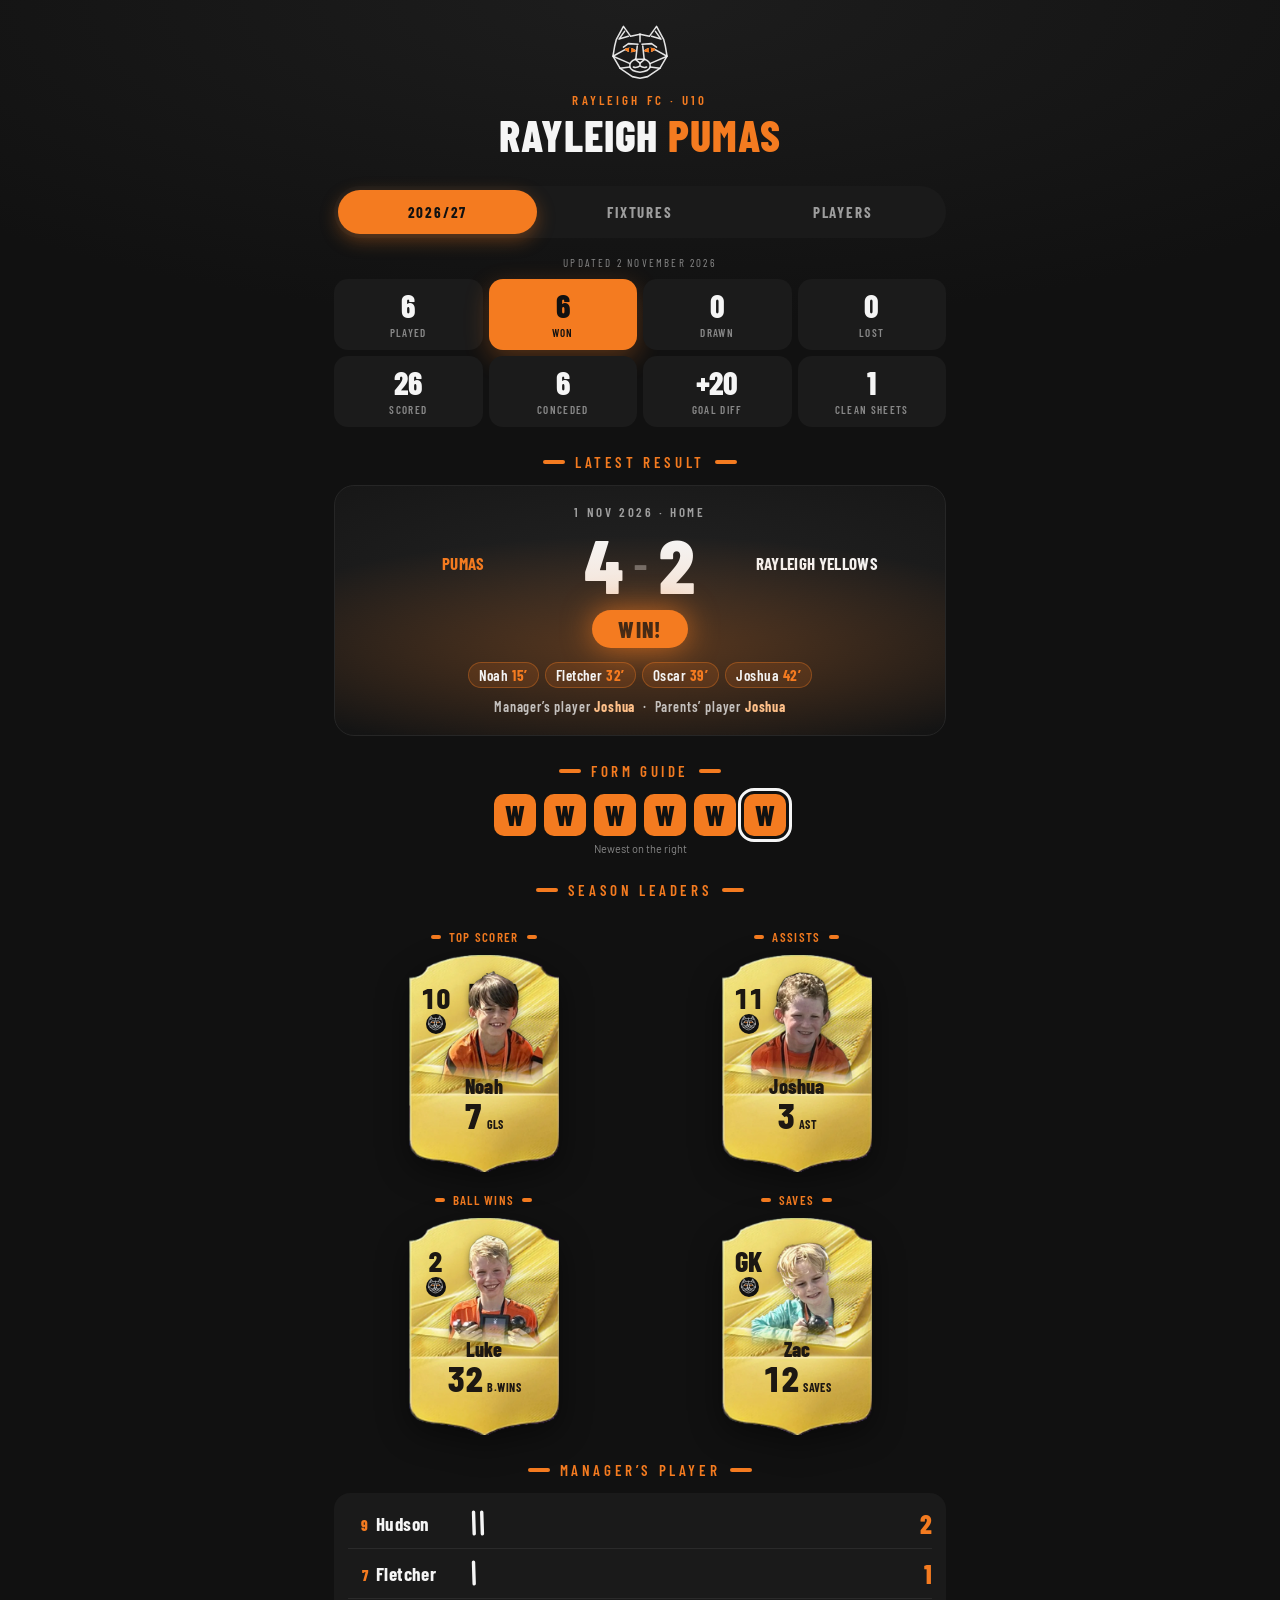
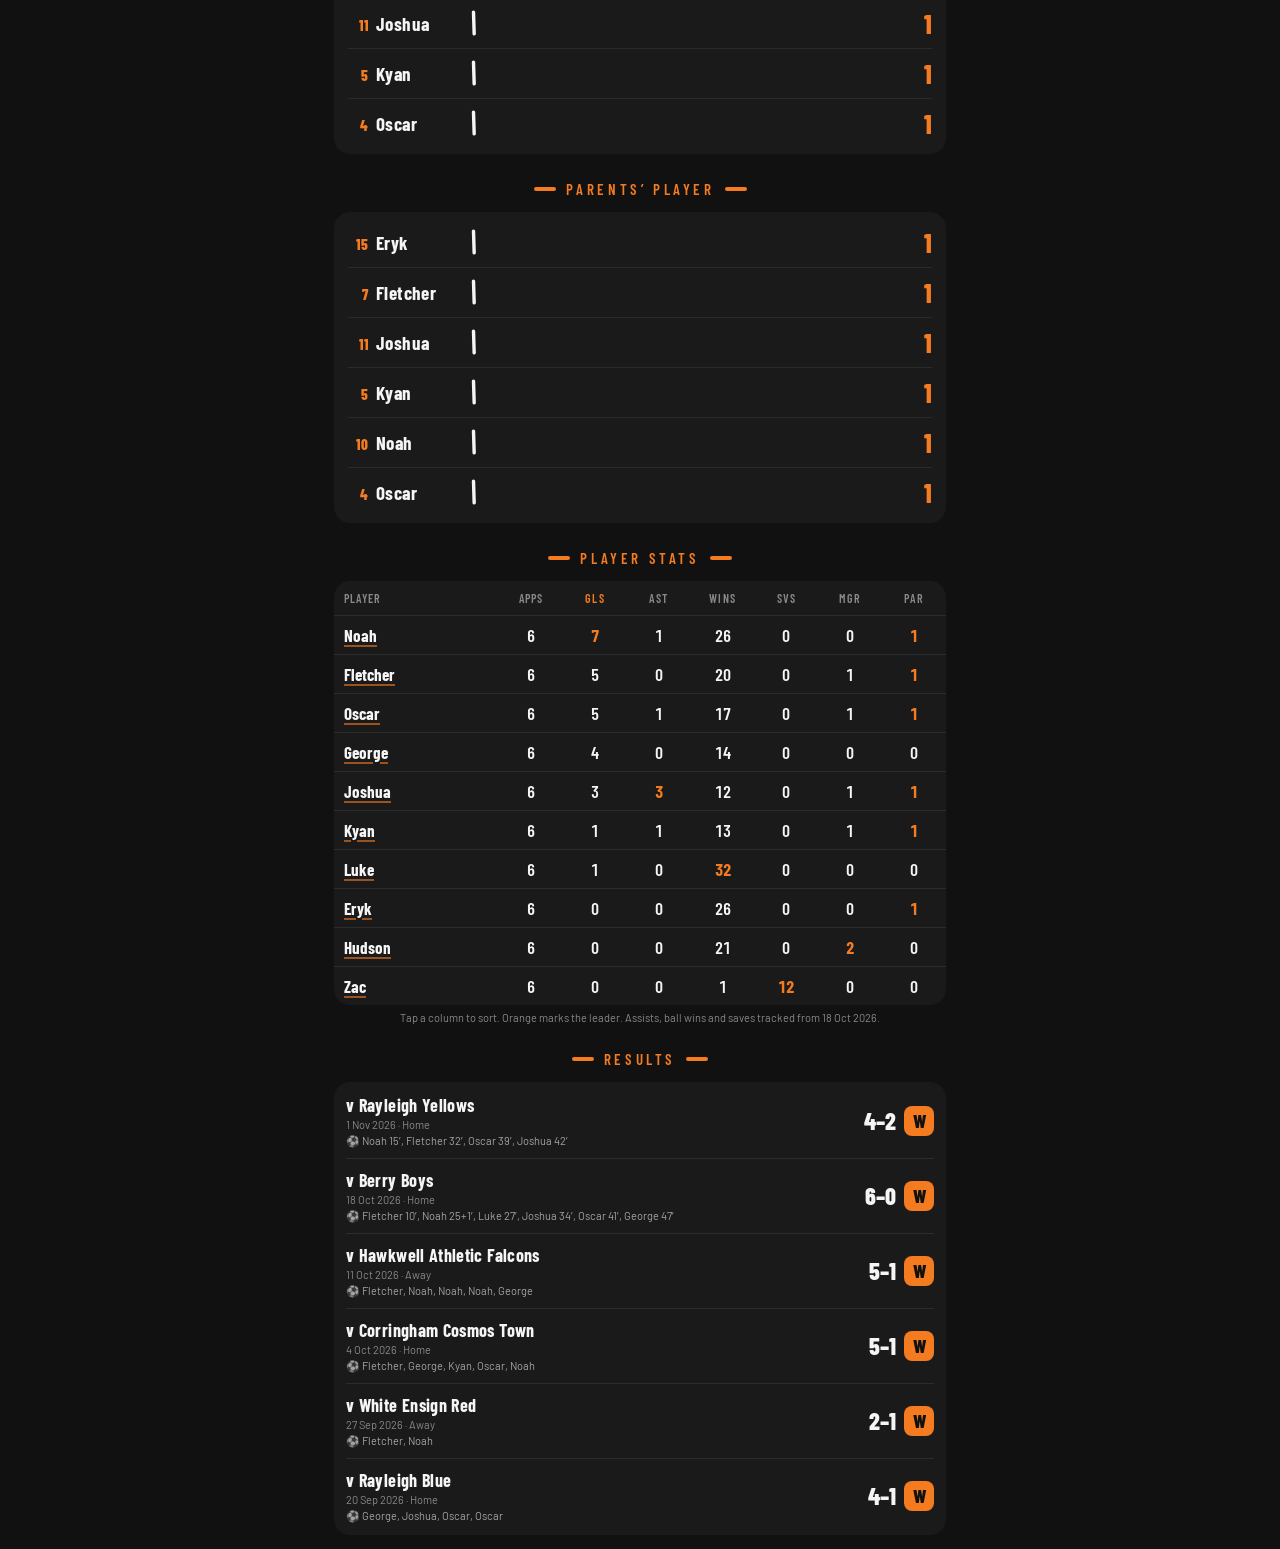
==== commit e8e03586: "Link player names in stats table and award tallies to pop-out cards Co-Authored-By: Claude Opus 5.5 " ====
--- a/index.html
+++ b/index.html
@@ -227,10 +227,10 @@
 .gc-st div{display:flex;flex-direction:column;align-items:center;min-width:13cqw;}
 .gc-st b{font-family:var(--disp);font-weight:800;font-size:11cqw;line-height:1;font-variant-numeric:tabular-nums;}
 .gc-st span{font-family:var(--disp);font-weight:700;font-size:5.2cqw;letter-spacing:.06em;}
-.gc-s6{position:absolute;left:6.5%;right:6.5%;top:73%;display:grid;grid-template-columns:repeat(6,1fr);}
+.gc-s6{position:absolute;left:5.5%;right:5.5%;top:73%;display:grid;grid-template-columns:repeat(6,1fr);}
 .gc-s6 div{display:flex;flex-direction:column;align-items:center;}
-.gc-s6 b{font-family:var(--disp);font-weight:800;font-size:8.6cqw;line-height:1;font-variant-numeric:tabular-nums;}
-.gc-s6 span{font-family:var(--disp);font-weight:700;font-size:3.9cqw;letter-spacing:.04em;margin-top:.6cqw;}
+.gc-s6 b{font-family:var(--disp);font-weight:800;font-size:9.4cqw;line-height:1;font-variant-numeric:tabular-nums;}
+.gc-s6 span{font-family:var(--disp);font-weight:700;font-size:4.3cqw;letter-spacing:.04em;margin-top:.6cqw;}
 .gc-s6~.gc-ft{top:66%;}
 .gc-big{position:absolute;left:0;right:0;top:66%;display:flex;justify-content:center;align-items:baseline;gap:3cqw;}
 .gc-big b{font-family:var(--disp);font-weight:800;font-size:23.6cqw;line-height:1;font-variant-numeric:tabular-nums;}
@@ -281,6 +281,7 @@
 @keyframes draw{to{stroke-dashoffset:0}}
 .ty-c{font-family:var(--disp);font-weight:800;font-size:26px;color:var(--or);min-width:22px;text-align:right}
 @media (prefers-reduced-motion:reduce){.ty-s{stroke-dashoffset:0}}
+.plink{cursor:pointer}.ls-t .plink{text-decoration:underline;text-decoration-color:rgba(244,123,32,.6);text-underline-offset:3px;text-decoration-thickness:2px}.ty-n.plink:active,.ls-t .plink:active{color:var(--or)}
 .ply-note{text-align:center;font-size:12px;color:#888;margin:-4px 0 14px;letter-spacing:.04em}
 @media (prefers-reduced-motion:reduce){*,*:before,*:after{animation:none!important;transition:none!important}.rise{opacity:1;transform:none}}
 </style>
@@ -390,6 +391,7 @@
 }
 function lsP(p){return (LS.players&&LS.players[p])||{apps:0,g:0,a:0,w:0,s:0,mgr:0,par:0};}
 function lsCS(){var c=0;(LS.matches||[]).forEach(function(m){if(!m.o)c++;});return c;}
+function fullStats(p){var s=lsP(p);return p==="Zac"?[[s.apps,"APPS"],[s.s||0,"SAV"],[lsCS(),"CS"],[s.w||0,"B.WINS"],[s.mgr||0,"MGR"],[s.par||0,"PAR"]]:[[s.apps,"APPS"],[s.g||0,"GLS"],[s.a||0,"AST"],[s.w||0,"B.WINS"],[s.mgr||0,"MGR"],[s.par||0,"PAR"]];}
 function cardStats(p){var s=lsP(p);return p==="Zac"?[[s.s||0,"SAV"],[lsCS(),"CS"],[s.w||0,"B.WINS"]]:[[s.g||0,"GLS"],[s.a||0,"AST"],[s.w||0,"B.WINS"]];}
 
 // ── TAB SWITCHING ────────────────────────────────────
@@ -582,7 +584,7 @@
 function closePlayer(){eOV.className="ov";document.body.style.overflow="";}
 eOV.addEventListener("click",function(e){if(e.target===eOV||e.target.closest(".ov-x"))closePlayer();});
 document.addEventListener("keydown",function(e){if(e.key==="Escape")closePlayer();});
-document.addEventListener("click",function(e){var c=e.target.closest(".gc[data-p]");if(c&&!eOV.contains(c))openPlayer(c.getAttribute("data-p"));});
+document.addEventListener("click",function(e){var c=e.target.closest(".gc[data-p],.plink[data-p]");if(c&&!eOV.contains(c))openPlayer(c.getAttribute("data-p"));});
 
 function renderAllPlayers(filter){
   var list=filter?SQUAD.filter(function(p){return norm(p).indexOf(norm(filter))!==-1;}):SQUAD;
@@ -590,7 +592,7 @@
   var h='<div class="eyb">'+esc(LS.season||"2026/27")+' squad</div><div class="ply-note">Tap a card for full stats</div><div class="gc-grid">';
   list.forEach(function(p,i){
     var byseason=buildPlayerData(p),ta=0,tg=0;Object.values(byseason).forEach(function(s){ta+=s.apps;tg+=s.goals;});
-    h+='<div class="rise" style="--rd:'+(i*0.05).toFixed(2)+'s">'+gcard(p,{stats:cardStats(p),foot:"Career "+ta+" apps"})+'</div>';
+    h+='<div class="rise" style="--rd:'+(i*0.05).toFixed(2)+'s">'+gcard(p,{stats6:fullStats(p),foot:LS.season||"2026/27"})+'</div>';
   });
   ePPLY.innerHTML=h+'</div>';
 }
@@ -653,7 +655,7 @@
         if(c===5)sv+='<path class="ty-s ty-x" style="--d:'+(0.15*(gi*5+4)+0.05*ri).toFixed(2)+'s" d="M2 32 L58 10"/>';
         marks+=sv+'</svg>';
       }
-      t+='<div class="ty-r"><div class="ty-n"><b>'+(SHIRTS[p]||"")+'</b>'+esc(p)+'</div><div class="ty-m">'+marks+'</div><div class="ty-c">'+n+'</div></div>';
+      t+='<div class="ty-r"><div class="ty-n plink" data-p="'+esc(p)+'"><b>'+(SHIRTS[p]||"")+'</b>'+esc(p)+'</div><div class="ty-m">'+marks+'</div><div class="ty-c">'+n+'</div></div>';
     });
     return t+'</div>';
   };
@@ -664,7 +666,7 @@
   rows.sort(function(x,y){return lsSort.k==="name"?lsSort.dir*x.name.localeCompare(y.name):(lsSort.dir*(x[lsSort.k]-y[lsSort.k])||x.name.localeCompare(y.name));});
   var mx={};C.slice(1).forEach(function(c){mx[c[0]]=0;rows.forEach(function(r){mx[c[0]]=Math.max(mx[c[0]],r[c[0]]);});});
   h+='<div class="eyb">Player stats</div><div class="ls-tw"><table class="ls-t"><thead><tr>'+C.map(function(c){return '<th data-k="'+c[0]+'"'+(lsSort.k===c[0]?' class="on"':'')+'>'+c[1]+'</th>';}).join("")+'</tr></thead><tbody>';
-  rows.forEach(function(r){h+='<tr>'+C.map(function(c){var v=r[c[0]],top=c[0]!=="name"&&c[0]!=="apps"&&v&&v===mx[c[0]];return '<td'+(top?' class="top"':'')+'>'+esc(v)+'</td>';}).join("")+'</tr>';});
+  rows.forEach(function(r){h+='<tr>'+C.map(function(c){var v=r[c[0]],top=c[0]!=="name"&&c[0]!=="apps"&&v&&v===mx[c[0]];return '<td'+(top?' class="top"':'')+'>'+(c[0]==="name"&&SHIRTS[v]?'<span class="plink" data-p="'+esc(v)+'">'+esc(v)+'</span>':esc(v))+'</td>';}).join("")+'</tr>';});
   h+='</tbody></table></div><div class="ls-note">Tap a column to sort. Orange marks the leader.'+(LS.tracked?' Assists, ball wins and saves tracked from '+esc(LS.tracked)+'.':'')+'</div>';
   h+='<div class="eyb">Results</div><div class="ls-res">'+M.slice().reverse().map(function(m){var gl=m.goals.map(function(g){return esc(g.n)+(g.min?" "+g.min+"\u2019":"");}).join(", ");return '<div class="ls-r"><div><div class="o">v '+esc(m.op)+'</div><div class="d">'+esc(m.d)+' &middot; '+(m.v==="H"?"Home":"Away")+'</div>'+(gl?'<div class="gs">&#9917; '+gl+'</div>':'')+'</div><div class="s"><span>'+m.p+'&ndash;'+m.o+'</span><span class="ls-f '+m.r+'">'+m.r+'</span></div></div>';}).join("")+'</div>';
   el.innerHTML=h;
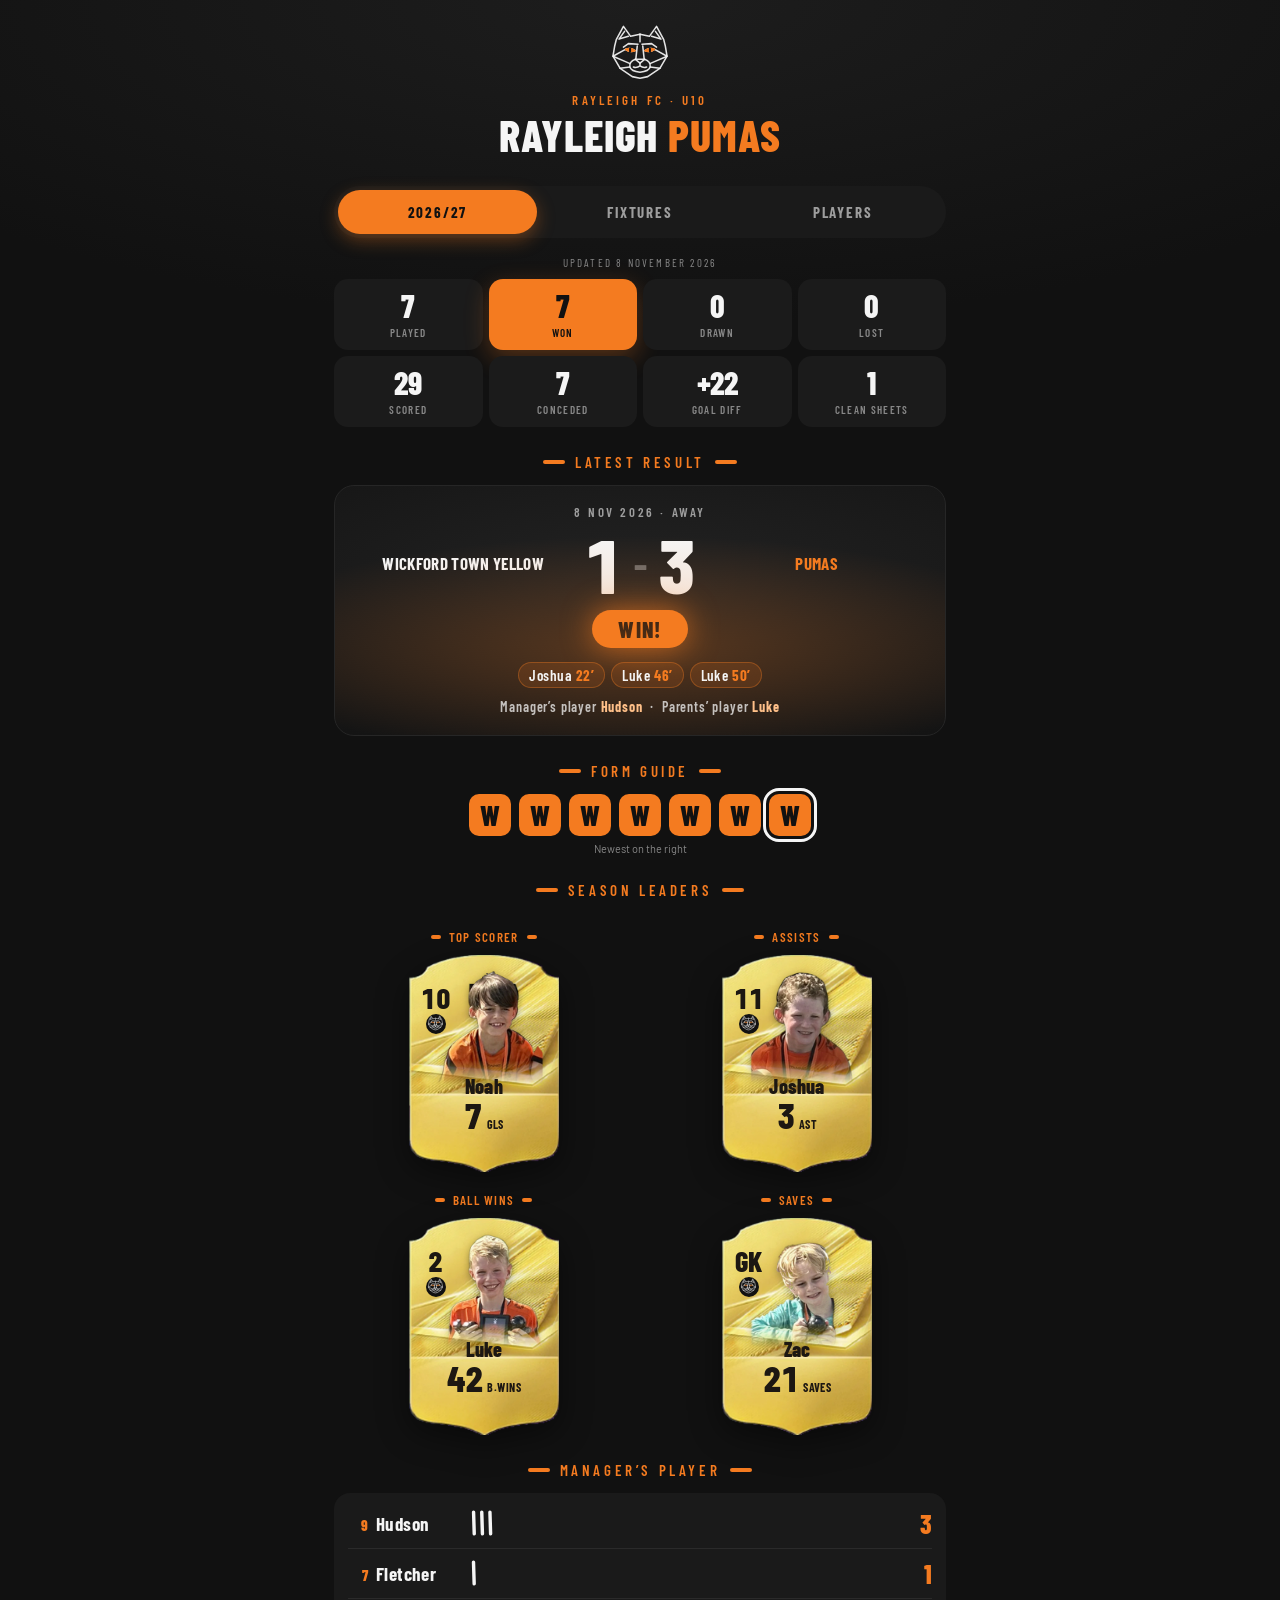
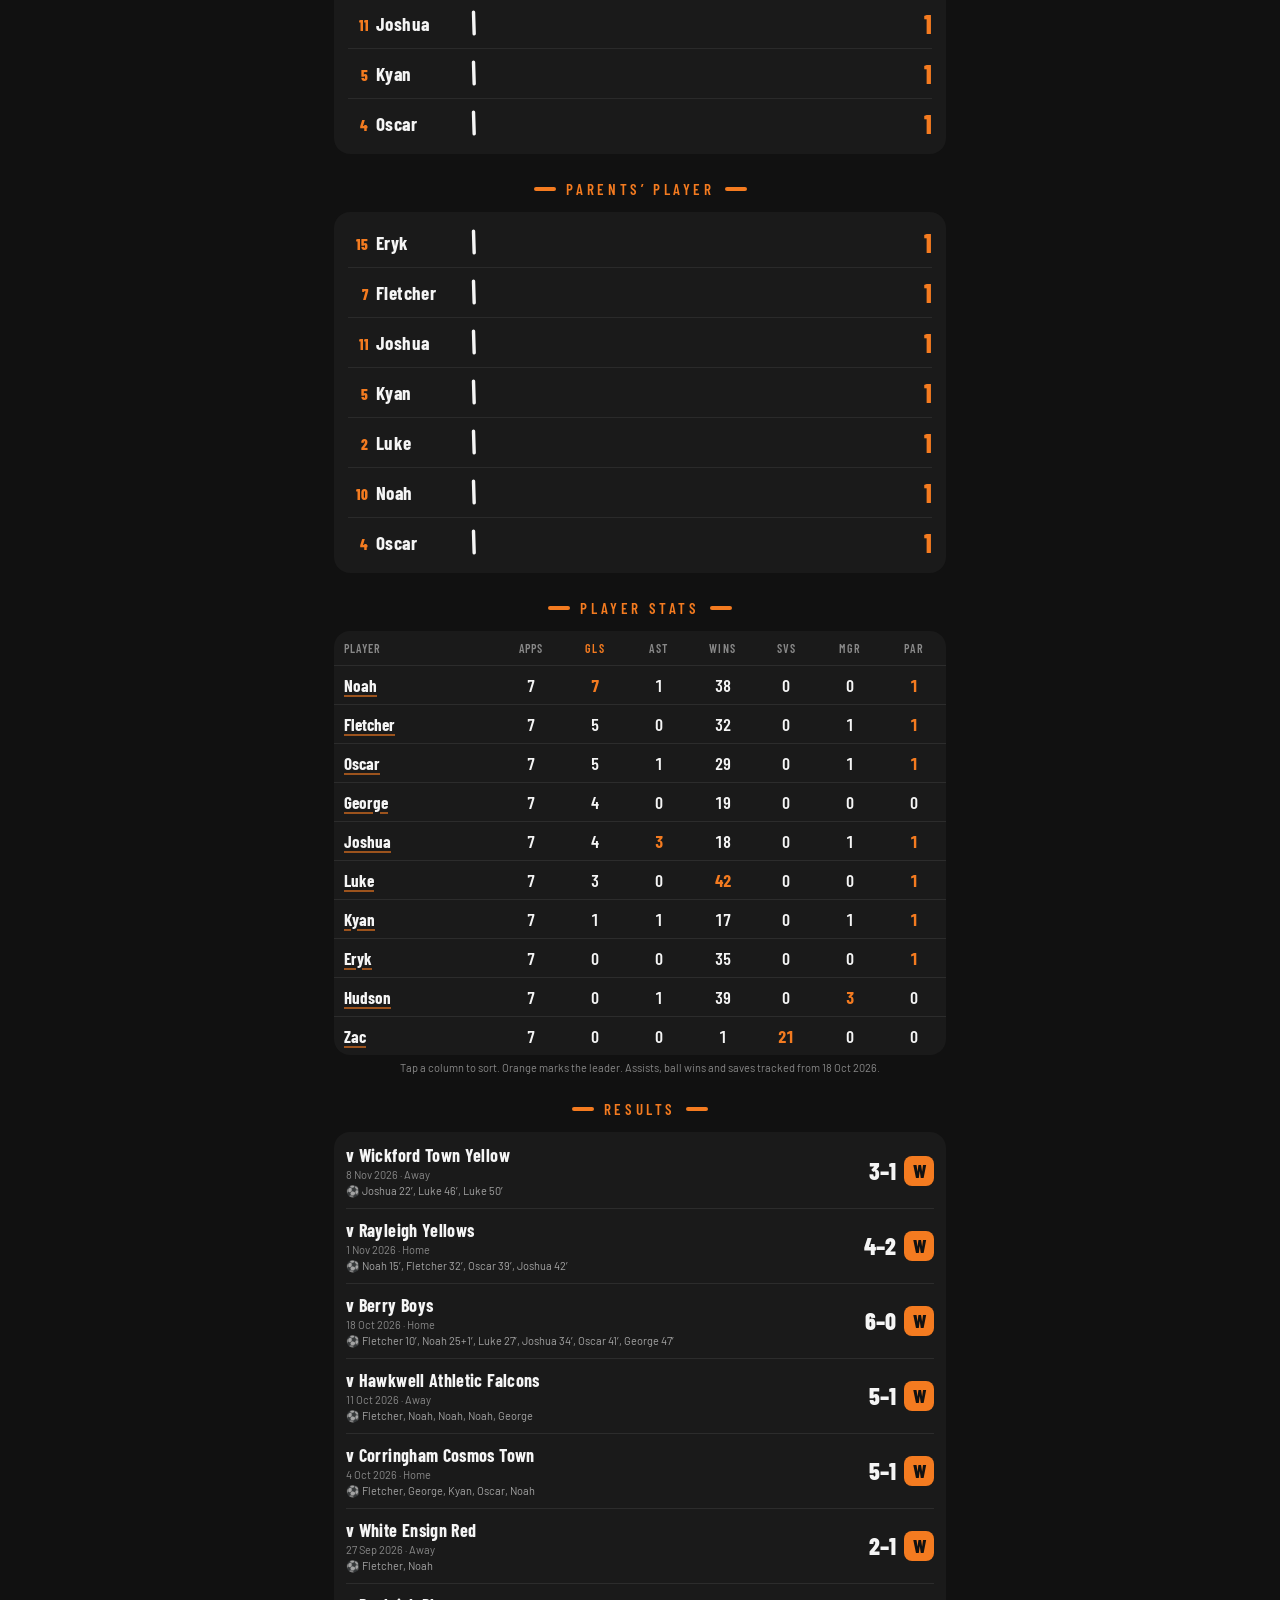
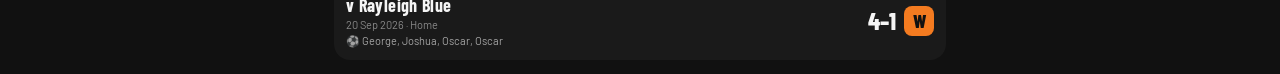
==== commit 1fcb117a: "Update 2026/27 stats: Pumas 3-1 Wickford Town Yellow (8 Nov) Co-Authored-By: Claude Opus 5.5 <norepl" ====
--- a/index.html
+++ b/index.html
@@ -305,23 +305,23 @@
 </div>
 </div>
 <script id="SD" type="application/json">
-{"21 Sep 2025":[{"n":"Joshua","g":2},{"n":"Oscar","g":1},{"n":"Kyan","g":1}],"28 Sep 2025":[{"n":"Joshua","g":1},{"n":"Oscar","g":1},{"n":"Noah","g":2}],"5 Oct 2025":[{"n":"Joshua","g":1},{"n":"Noah","g":1},{"n":"Hudson","g":1}],"12 Oct 2025":[{"n":"Joshua","g":1},{"n":"George","g":1}],"19 Oct 2025":[{"n":"Joshua","g":1},{"n":"George","g":1}],"26 Oct 2025":[{"n":"Joshua","g":1},{"n":"Oscar","g":3},{"n":"Noah","g":1},{"n":"Kyan","g":2},{"n":"Luke","g":1},{"n":"OG","g":1}],"2 Nov 2025":[{"n":"Noah","g":2},{"n":"Kyan","g":1},{"n":"George","g":1},{"n":"Luke","g":1}],"9 Nov 2025":[{"n":"Joshua","g":2},{"n":"Oscar","g":1},{"n":"Noah","g":1}],"7 Dec 2025":[{"n":"OG","g":1}],"14 Dec 2025":[{"n":"Noah","g":1},{"n":"Luke","g":1}],"11 Jan 2026":[{"n":"Noah","g":1}],"18 Jan 2026":[{"n":"Joshua","g":2},{"n":"Noah","g":1}],"25 Jan 2026":[{"n":"Joshua","g":3},{"n":"Fletcher","g":2},{"n":"Noah","g":1},{"n":"George","g":1},{"n":"OG","g":1}],"1 Mar 2026":[{"n":"Joshua","g":2}],"8 Mar 2026":[{"n":"Joshua","g":1},{"n":"Fletcher","g":1},{"n":"Oscar","g":1},{"n":"Noah","g":1}],"22 Mar 2026":[{"n":"Joshua","g":1},{"n":"Noah","g":2}],"28 Mar 2026":[{"n":"Fletcher","g":2},{"n":"Oscar","g":1},{"n":"Noah","g":2}],"5 Apr 2026":[{"n":"Joshua","g":4},{"n":"Noah","g":4},{"n":"OG","g":1}],"12 Apr 2026":[{"n":"Noah","g":1},{"n":"George","g":1}],"19 Apr 2026":[{"n":"Noah","g":2}],"26 Apr 2026":[{"n":"Joshua","g":1},{"n":"Zac","g":1}],"15 Sep 2024":[{"n":"Joshua","g":1},{"n":"Oscar","g":1},{"n":"Noah","g":3},{"n":"Kyan","g":2}],"22 Sep 2024":[{"n":"Oscar","g":2},{"n":"Noah","g":3},{"n":"Kyan","g":2},{"n":"George","g":3},{"n":"Hudson","g":1}],"29 Sep 2024":[{"n":"Joshua","g":2},{"n":"Fletcher","g":1},{"n":"Oscar","g":1},{"n":"OG","g":1}],"6 Oct 2024":[{"n":"Joshua","g":2},{"n":"Fletcher","g":2},{"n":"Kyan","g":1},{"n":"George","g":1}],"20 Oct 2024":[{"n":"Noah","g":2},{"n":"George","g":1}],"27 Oct 2024":[{"n":"Joshua","g":4},{"n":"Fletcher","g":3},{"n":"George","g":2}],"3 Nov 2024":[{"n":"Fletcher","g":1},{"n":"Noah","g":3},{"n":"Kyan","g":1},{"n":"Hudson","g":3},{"n":"OG","g":1}],"10 Nov 2024":[{"n":"Joshua","g":6},{"n":"Oscar","g":1}],"17 Nov 2024":[{"n":"Oscar","g":3},{"n":"George","g":4}],"24 Nov 2024":[{"n":"Joshua","g":1},{"n":"Noah","g":1}],"1 Dec 2024":[{"n":"Joshua","g":1},{"n":"Fletcher","g":1},{"n":"Zac","g":3},{"n":"Oscar","g":5},{"n":"George","g":2},{"n":"Hudson","g":1},{"n":"OG","g":1}],"15 Dec 2024":[{"n":"Joshua","g":2},{"n":"Fletcher","g":1},{"n":"Oscar","g":1},{"n":"Noah","g":1},{"n":"George","g":2}],"22 Dec 2024":[{"n":"Joshua","g":1},{"n":"Fletcher","g":1},{"n":"Oscar","g":1},{"n":"Kyan","g":1},{"n":"George","g":1}],"25 Jan 2025":[{"n":"Joshua","g":1},{"n":"Oscar","g":3},{"n":"Noah","g":2},{"n":"George","g":1}],"16 Feb 2025":[{"n":"Zac","g":1}],"2 Mar 2025":[{"n":"Joshua","g":1},{"n":"Noah","g":1},{"n":"Kyan","g":1},{"n":"George","g":1},{"n":"Luke","g":1}],"9 Mar 2025":[{"n":"Joshua","g":1},{"n":"Oscar","g":1},{"n":"George","g":1}],"16 Mar 2025":[{"n":"Joshua","g":1},{"n":"Oscar","g":1},{"n":"Noah","g":1},{"n":"Kyan","g":1},{"n":"George","g":1},{"n":"OG","g":1}],"23 Mar 2025":[{"n":"Joshua","g":3},{"n":"Oscar","g":1},{"n":"Noah","g":1},{"n":"Luke","g":1}],"30 Mar 2025":[{"n":"Joshua","g":2},{"n":"Noah","g":1},{"n":"Kyan","g":1}],"6 Apr 2025":[{"n":"Fletcher","g":1}],"13 Apr 2025":[{"n":"Joshua","g":1},{"n":"Luke","g":1}],"20 Apr 2025":[{"n":"Joshua","g":4},{"n":"Fletcher","g":1},{"n":"Oscar","g":2},{"n":"Kyan","g":1},{"n":"George","g":1},{"n":"Luke","g":1}],"17 Sep 2023":[{"n":"Noah","g":1}],"15 Oct 2023":[{"n":"Zac","g":4},{"n":"Noah","g":2},{"n":"Hudson","g":2}],"5 Nov 2023":[{"n":"Fletcher","g":1},{"n":"Noah","g":1},{"n":"George","g":1},{"n":"Hudson","g":1}],"12 Nov 2023":[{"n":"Fletcher","g":1},{"n":"Noah","g":1},{"n":"Kyan","g":1},{"n":"George","g":1},{"n":"Hudson","g":1}],"26 Nov 2023":[{"n":"Noah","g":1},{"n":"George","g":1}],"10 Dec 2023":[{"n":"Kyan","g":1}],"14 Jan 2024":[{"n":"Fletcher","g":2},{"n":"Oscar","g":2},{"n":"Noah","g":1},{"n":"George","g":6}],"21 Jan 2024":[{"n":"Fletcher","g":1},{"n":"Noah","g":2},{"n":"George","g":2}],"4 Feb 2024":[{"n":"Joshua","g":1},{"n":"Oscar","g":1},{"n":"Hudson","g":1}],"21 Feb 2024":[{"n":"Fletcher","g":1},{"n":"Oscar","g":1},{"n":"Noah","g":2}],"10 Mar 2024":[{"n":"Fletcher","g":2},{"n":"George","g":2}],"17 Mar 2024":[{"n":"Fletcher","g":1},{"n":"George","g":1}],"24 Mar 2024":[{"n":"Joshua","g":1},{"n":"Fletcher","g":2},{"n":"Oscar","g":1}],"13 Apr 2024":[{"n":"Joshua","g":1},{"n":"Fletcher","g":2},{"n":"George","g":1}],"14 Apr 2024":[{"n":"George","g":1}],"21 Apr 2024":[{"n":"Fletcher","g":1},{"n":"Kyan","g":1},{"n":"George","g":3}],"28 Apr 2024":[{"n":"Noah","g":1},{"n":"George","g":1},{"n":"OG","g":2}],"20 Sep 2026":[{"n":"George","g":1},{"n":"Joshua","g":1},{"n":"Oscar","g":2}],"27 Sep 2026":[{"n":"Fletcher","g":1},{"n":"Noah","g":1}],"4 Oct 2026":[{"n":"Fletcher","g":1},{"n":"George","g":1},{"n":"Kyan","g":1},{"n":"Oscar","g":1},{"n":"Noah","g":1}],"11 Oct 2026":[{"n":"Fletcher","g":1},{"n":"Noah","g":3},{"n":"George","g":1}],"18 Oct 2026":[{"n":"Fletcher","g":1},{"n":"Noah","g":1},{"n":"Luke","g":1},{"n":"Joshua","g":1},{"n":"Oscar","g":1},{"n":"George","g":1}],"1 Nov 2026":[{"n":"Noah","g":1},{"n":"Fletcher","g":1},{"n":"Oscar","g":1},{"n":"Joshua","g":1}]}
+{"21 Sep 2025":[{"n":"Joshua","g":2},{"n":"Oscar","g":1},{"n":"Kyan","g":1}],"28 Sep 2025":[{"n":"Joshua","g":1},{"n":"Oscar","g":1},{"n":"Noah","g":2}],"5 Oct 2025":[{"n":"Joshua","g":1},{"n":"Noah","g":1},{"n":"Hudson","g":1}],"12 Oct 2025":[{"n":"Joshua","g":1},{"n":"George","g":1}],"19 Oct 2025":[{"n":"Joshua","g":1},{"n":"George","g":1}],"26 Oct 2025":[{"n":"Joshua","g":1},{"n":"Oscar","g":3},{"n":"Noah","g":1},{"n":"Kyan","g":2},{"n":"Luke","g":1},{"n":"OG","g":1}],"2 Nov 2025":[{"n":"Noah","g":2},{"n":"Kyan","g":1},{"n":"George","g":1},{"n":"Luke","g":1}],"9 Nov 2025":[{"n":"Joshua","g":2},{"n":"Oscar","g":1},{"n":"Noah","g":1}],"7 Dec 2025":[{"n":"OG","g":1}],"14 Dec 2025":[{"n":"Noah","g":1},{"n":"Luke","g":1}],"11 Jan 2026":[{"n":"Noah","g":1}],"18 Jan 2026":[{"n":"Joshua","g":2},{"n":"Noah","g":1}],"25 Jan 2026":[{"n":"Joshua","g":3},{"n":"Fletcher","g":2},{"n":"Noah","g":1},{"n":"George","g":1},{"n":"OG","g":1}],"1 Mar 2026":[{"n":"Joshua","g":2}],"8 Mar 2026":[{"n":"Joshua","g":1},{"n":"Fletcher","g":1},{"n":"Oscar","g":1},{"n":"Noah","g":1}],"22 Mar 2026":[{"n":"Joshua","g":1},{"n":"Noah","g":2}],"28 Mar 2026":[{"n":"Fletcher","g":2},{"n":"Oscar","g":1},{"n":"Noah","g":2}],"5 Apr 2026":[{"n":"Joshua","g":4},{"n":"Noah","g":4},{"n":"OG","g":1}],"12 Apr 2026":[{"n":"Noah","g":1},{"n":"George","g":1}],"19 Apr 2026":[{"n":"Noah","g":2}],"26 Apr 2026":[{"n":"Joshua","g":1},{"n":"Zac","g":1}],"15 Sep 2024":[{"n":"Joshua","g":1},{"n":"Oscar","g":1},{"n":"Noah","g":3},{"n":"Kyan","g":2}],"22 Sep 2024":[{"n":"Oscar","g":2},{"n":"Noah","g":3},{"n":"Kyan","g":2},{"n":"George","g":3},{"n":"Hudson","g":1}],"29 Sep 2024":[{"n":"Joshua","g":2},{"n":"Fletcher","g":1},{"n":"Oscar","g":1},{"n":"OG","g":1}],"6 Oct 2024":[{"n":"Joshua","g":2},{"n":"Fletcher","g":2},{"n":"Kyan","g":1},{"n":"George","g":1}],"20 Oct 2024":[{"n":"Noah","g":2},{"n":"George","g":1}],"27 Oct 2024":[{"n":"Joshua","g":4},{"n":"Fletcher","g":3},{"n":"George","g":2}],"3 Nov 2024":[{"n":"Fletcher","g":1},{"n":"Noah","g":3},{"n":"Kyan","g":1},{"n":"Hudson","g":3},{"n":"OG","g":1}],"10 Nov 2024":[{"n":"Joshua","g":6},{"n":"Oscar","g":1}],"17 Nov 2024":[{"n":"Oscar","g":3},{"n":"George","g":4}],"24 Nov 2024":[{"n":"Joshua","g":1},{"n":"Noah","g":1}],"1 Dec 2024":[{"n":"Joshua","g":1},{"n":"Fletcher","g":1},{"n":"Zac","g":3},{"n":"Oscar","g":5},{"n":"George","g":2},{"n":"Hudson","g":1},{"n":"OG","g":1}],"15 Dec 2024":[{"n":"Joshua","g":2},{"n":"Fletcher","g":1},{"n":"Oscar","g":1},{"n":"Noah","g":1},{"n":"George","g":2}],"22 Dec 2024":[{"n":"Joshua","g":1},{"n":"Fletcher","g":1},{"n":"Oscar","g":1},{"n":"Kyan","g":1},{"n":"George","g":1}],"25 Jan 2025":[{"n":"Joshua","g":1},{"n":"Oscar","g":3},{"n":"Noah","g":2},{"n":"George","g":1}],"16 Feb 2025":[{"n":"Zac","g":1}],"2 Mar 2025":[{"n":"Joshua","g":1},{"n":"Noah","g":1},{"n":"Kyan","g":1},{"n":"George","g":1},{"n":"Luke","g":1}],"9 Mar 2025":[{"n":"Joshua","g":1},{"n":"Oscar","g":1},{"n":"George","g":1}],"16 Mar 2025":[{"n":"Joshua","g":1},{"n":"Oscar","g":1},{"n":"Noah","g":1},{"n":"Kyan","g":1},{"n":"George","g":1},{"n":"OG","g":1}],"23 Mar 2025":[{"n":"Joshua","g":3},{"n":"Oscar","g":1},{"n":"Noah","g":1},{"n":"Luke","g":1}],"30 Mar 2025":[{"n":"Joshua","g":2},{"n":"Noah","g":1},{"n":"Kyan","g":1}],"6 Apr 2025":[{"n":"Fletcher","g":1}],"13 Apr 2025":[{"n":"Joshua","g":1},{"n":"Luke","g":1}],"20 Apr 2025":[{"n":"Joshua","g":4},{"n":"Fletcher","g":1},{"n":"Oscar","g":2},{"n":"Kyan","g":1},{"n":"George","g":1},{"n":"Luke","g":1}],"17 Sep 2023":[{"n":"Noah","g":1}],"15 Oct 2023":[{"n":"Zac","g":4},{"n":"Noah","g":2},{"n":"Hudson","g":2}],"5 Nov 2023":[{"n":"Fletcher","g":1},{"n":"Noah","g":1},{"n":"George","g":1},{"n":"Hudson","g":1}],"12 Nov 2023":[{"n":"Fletcher","g":1},{"n":"Noah","g":1},{"n":"Kyan","g":1},{"n":"George","g":1},{"n":"Hudson","g":1}],"26 Nov 2023":[{"n":"Noah","g":1},{"n":"George","g":1}],"10 Dec 2023":[{"n":"Kyan","g":1}],"14 Jan 2024":[{"n":"Fletcher","g":2},{"n":"Oscar","g":2},{"n":"Noah","g":1},{"n":"George","g":6}],"21 Jan 2024":[{"n":"Fletcher","g":1},{"n":"Noah","g":2},{"n":"George","g":2}],"4 Feb 2024":[{"n":"Joshua","g":1},{"n":"Oscar","g":1},{"n":"Hudson","g":1}],"21 Feb 2024":[{"n":"Fletcher","g":1},{"n":"Oscar","g":1},{"n":"Noah","g":2}],"10 Mar 2024":[{"n":"Fletcher","g":2},{"n":"George","g":2}],"17 Mar 2024":[{"n":"Fletcher","g":1},{"n":"George","g":1}],"24 Mar 2024":[{"n":"Joshua","g":1},{"n":"Fletcher","g":2},{"n":"Oscar","g":1}],"13 Apr 2024":[{"n":"Joshua","g":1},{"n":"Fletcher","g":2},{"n":"George","g":1}],"14 Apr 2024":[{"n":"George","g":1}],"21 Apr 2024":[{"n":"Fletcher","g":1},{"n":"Kyan","g":1},{"n":"George","g":3}],"28 Apr 2024":[{"n":"Noah","g":1},{"n":"George","g":1},{"n":"OG","g":2}],"20 Sep 2026":[{"n":"George","g":1},{"n":"Joshua","g":1},{"n":"Oscar","g":2}],"27 Sep 2026":[{"n":"Fletcher","g":1},{"n":"Noah","g":1}],"4 Oct 2026":[{"n":"Fletcher","g":1},{"n":"George","g":1},{"n":"Kyan","g":1},{"n":"Oscar","g":1},{"n":"Noah","g":1}],"11 Oct 2026":[{"n":"Fletcher","g":1},{"n":"Noah","g":3},{"n":"George","g":1}],"18 Oct 2026":[{"n":"Fletcher","g":1},{"n":"Noah","g":1},{"n":"Luke","g":1},{"n":"Joshua","g":1},{"n":"Oscar","g":1},{"n":"George","g":1}],"1 Nov 2026":[{"n":"Noah","g":1},{"n":"Fletcher","g":1},{"n":"Oscar","g":1},{"n":"Joshua","g":1}],"8 Nov 2026":[{"n":"Joshua","g":1},{"n":"Luke","g":2}]}
 </script>
 <script id="MD" type="application/json">
-[{"s":"2025/26","d":"21 Sep 2025","op":"Hadleigh Red","v":"A","r":"W","p":4,"o":1},{"s":"2025/26","d":"28 Sep 2025","op":"Runwell Sports Blue","v":"H","r":"W","p":4,"o":2},{"s":"2025/26","d":"5 Oct 2025","op":"Corringham Cosmos United","v":"H","r":"D","p":3,"o":3},{"s":"2025/26","d":"12 Oct 2025","op":"Trinity Leopards","v":"A","r":"W","p":2,"o":1},{"s":"2025/26","d":"19 Oct 2025","op":"Leigh Rockets Tigers","v":"H","r":"L","p":2,"o":3},{"s":"2025/26","d":"26 Oct 2025","op":"Rochford Sports","v":"A","r":"W","p":9,"o":0},{"s":"2025/26","d":"2 Nov 2025","op":"Leigh Ramblers Yellow","v":"H","r":"W","p":5,"o":1},{"s":"2025/26","d":"9 Nov 2025","op":"Tilbury Rhinos","v":"A","r":"D","p":4,"o":4},{"s":"2025/26","d":"16 Nov 2025","op":"Catholic United Lions","v":"H","r":"L","p":0,"o":4},{"s":"2025/26","d":"30 Nov 2025","op":"Corringham Cosmos","v":"H","r":"L","p":0,"o":1},{"s":"2025/26","d":"7 Dec 2025","op":"Corinthians","v":"A","r":"D","p":1,"o":1},{"s":"2025/26","d":"14 Dec 2025","op":"Wickford Wolves","v":"H","r":"W","p":2,"o":0},{"s":"2025/26","d":"11 Jan 2026","op":"Hadleigh Red","v":"A","r":"L","p":1,"o":2},{"s":"2025/26","d":"18 Jan 2026","op":"White Ensign","v":"H","r":"W","p":3,"o":0},{"s":"2025/26","d":"25 Jan 2026","op":"New Level Soccer Pumas","v":"H","r":"W","p":8,"o":0},{"s":"2025/26","d":"1 Mar 2026","op":"Corinthians Lions","v":"A","r":"D","p":2,"o":2},{"s":"2025/26","d":"8 Mar 2026","op":"Corringham Cosmos","v":"H","r":"W","p":4,"o":0},{"s":"2025/26","d":"15 Mar 2026","op":"Wickford Wolves Orange","v":"A","r":"D","p":0,"o":0},{"s":"2025/26","d":"22 Mar 2026","op":"Wickford Wolves Grey","v":"H","r":"W","p":3,"o":2},{"s":"2025/26","d":"28 Mar 2026","op":"Hadleigh Red","v":"H","r":"W","p":5,"o":3},{"s":"2025/26","d":"5 Apr 2026","op":"White Ensign","v":"A","r":"W","p":9,"o":0},{"s":"2025/26","d":"12 Apr 2026","op":"New Level Soccer","v":"A","r":"L","p":2,"o":3},{"s":"2025/26","d":"19 Apr 2026","op":"Sporting Basildon","v":"H","r":"W","p":2,"o":1},{"s":"2025/26","d":"26 Apr 2026","op":"Hawkwell Athletic Falcons","v":"A","r":"D","p":2,"o":2},{"s":"2024/25","d":"15 Sep 2024","op":"Leigh Ramblers Purple","v":"H","r":"W","p":7,"o":1},{"s":"2024/25","d":"22 Sep 2024","op":"Academy Tigers","v":"H","r":"W","p":11,"o":0},{"s":"2024/25","d":"29 Sep 2024","op":"Wickford Wolves","v":"A","r":"D","p":5,"o":5},{"s":"2024/25","d":"6 Oct 2024","op":"Wickford Orange","v":"H","r":"W","p":6,"o":0},{"s":"2024/25","d":"20 Oct 2024","op":"Corinthians Lions","v":"A","r":"L","p":3,"o":4},{"s":"2024/25","d":"27 Oct 2024","op":"Academy Tigers","v":"H","r":"W","p":9,"o":1},{"s":"2024/25","d":"3 Nov 2024","op":"Wickford Wolves","v":"A","r":"D","p":9,"o":9},{"s":"2024/25","d":"10 Nov 2024","op":"Wickford Orange","v":"H","r":"W","p":7,"o":2},{"s":"2024/25","d":"17 Nov 2024","op":"New Level Soccer Leopards","v":"H","r":"W","p":7,"o":3},{"s":"2024/25","d":"24 Nov 2024","op":"Leigh Rockets Tigers","v":"A","r":"L","p":2,"o":6},{"s":"2024/25","d":"1 Dec 2024","op":"Great Wakering U9 Girls","v":"H","r":"W","p":14,"o":1},{"s":"2024/25","d":"15 Dec 2024","op":"Woodham Radars Warriors","v":"H","r":"W","p":7,"o":1},{"s":"2024/25","d":"22 Dec 2024","op":"Great Wakering Tigers","v":"A","r":"W","p":5,"o":0},{"s":"2024/25","d":"25 Jan 2025","op":"Great Wakering Colts","v":"H","r":"W","p":7,"o":1},{"s":"2024/25","d":"16 Feb 2025","op":"Trinity Pumas","v":"A","r":"L","p":1,"o":8},{"s":"2024/25","d":"2 Mar 2025","op":"Great Wakering Tigers","v":"A","r":"W","p":5,"o":1},{"s":"2024/25","d":"9 Mar 2025","op":"Benfleet Youth Red","v":"H","r":"W","p":3,"o":1},{"s":"2024/25","d":"16 Mar 2025","op":"Thundersley Leopards","v":"A","r":"W","p":6,"o":3},{"s":"2024/25","d":"23 Mar 2025","op":"Leigh Ramblers Purple","v":"H","r":"W","p":6,"o":1},{"s":"2024/25","d":"30 Mar 2025","op":"Corinthians Lions","v":"A","r":"W","p":4,"o":1},{"s":"2024/25","d":"6 Apr 2025","op":"Academy Tigers","v":"H","r":"D","p":1,"o":1},{"s":"2024/25","d":"13 Apr 2025","op":"Wickford Wolves","v":"A","r":"D","p":2,"o":2},{"s":"2024/25","d":"20 Apr 2025","op":"Wickford Orange","v":"H","r":"W","p":10,"o":1},{"s":"2023/24","d":"17 Sep 2023","op":"Ashingdon Pumas","v":"H","r":"W","p":1,"o":0,"sc":[{"n":"Noah","g":1}]},{"s":"2023/24","d":"1 Oct 2023","op":"Essex Royals Leopards","v":"H","r":"L","p":0,"o":5,"sc":[]},{"s":"2023/24","d":"15 Oct 2023","op":"East Thurrock Raiderettes","v":"A","r":"W","p":8,"o":0,"sc":[{"n":"Zac","g":4},{"n":"Noah","g":2},{"n":"Hudson","g":2}]},{"s":"2023/24","d":"5 Nov 2023","op":"Leigh Ramblers Yellow","v":"H","r":"L","p":4,"o":6,"sc":[{"n":"Fletcher","g":1},{"n":"Noah","g":1},{"n":"George","g":1},{"n":"Hudson","g":1}]},{"s":"2023/24","d":"12 Nov 2023","op":"Corringham Cosmos","v":"A","r":"L","p":5,"o":10,"sc":[{"n":"Fletcher","g":1},{"n":"Noah","g":1},{"n":"Kyan","g":1},{"n":"George","g":1},{"n":"Hudson","g":1}]},{"s":"2023/24","d":"26 Nov 2023","op":"Trinity Leopards","v":"H","r":"L","p":2,"o":9,"sc":[{"n":"Noah","g":1},{"n":"George","g":1}]},{"s":"2023/24","d":"10 Dec 2023","op":"Leigh Ramblers Yellow","v":"A","r":"L","p":1,"o":6,"sc":[{"n":"Kyan","g":1}]},{"s":"2023/24","d":"14 Jan 2024","op":"Leigh Ramblers Girls U8","v":"H","r":"W","p":11,"o":2,"sc":[{"n":"Fletcher","g":2},{"n":"Oscar","g":2},{"n":"Noah","g":1},{"n":"George","g":6}]},{"s":"2023/24","d":"21 Jan 2024","op":"Thundersley Rovers","v":"A","r":"W","p":5,"o":2,"sc":[{"n":"Fletcher","g":1},{"n":"Noah","g":2},{"n":"George","g":2}]},{"s":"2023/24","d":"28 Jan 2024","op":"Hawkwell Cougars","v":"A","r":"L","p":0,"o":10,"sc":[]},{"s":"2023/24","d":"4 Feb 2024","op":"Ashingdon Pumas","v":"A","r":"D","p":3,"o":3,"sc":[{"n":"Joshua","g":1},{"n":"Oscar","g":1},{"n":"Hudson","g":1}]},{"s":"2023/24","d":"21 Feb 2024","op":"Essex Royals Tigers","v":"A","r":"L","p":4,"o":6,"sc":[{"n":"Fletcher","g":1},{"n":"Oscar","g":1},{"n":"Noah","g":2}]},{"s":"2023/24","d":"3 Mar 2024","op":"St Cleres Jaguars","v":"A","r":"L","p":0,"o":8,"sc":[]},{"s":"2023/24","d":"10 Mar 2024","op":"Trinity Leopards","v":"H","r":"L","p":4,"o":9,"sc":[{"n":"Fletcher","g":2},{"n":"George","g":2}]},{"s":"2023/24","d":"17 Mar 2024","op":"Linford Wanderers Blue","v":"A","r":"L","p":2,"o":6,"sc":[{"n":"Fletcher","g":1},{"n":"George","g":1}]},{"s":"2023/24","d":"24 Mar 2024","op":"Rayleigh Lioness","v":"H","r":"L","p":4,"o":5,"sc":[{"n":"Joshua","g":1},{"n":"Fletcher","g":2},{"n":"Oscar","g":1}]},{"s":"2023/24","d":"13 Apr 2024","op":"Canvey","v":"A","r":"L","p":4,"o":9,"sc":[{"n":"Joshua","g":1},{"n":"Fletcher","g":2},{"n":"George","g":1}]},{"s":"2023/24","d":"14 Apr 2024","op":"Leigh Ramblers","v":"A","r":"L","p":1,"o":3,"sc":[{"n":"George","g":1}]},{"s":"2023/24","d":"21 Apr 2024","op":"Leigh Rockets Lions","v":"H","r":"L","p":5,"o":7,"sc":[{"n":"Fletcher","g":1},{"n":"Kyan","g":1},{"n":"George","g":3}]},{"s":"2023/24","d":"28 Apr 2024","op":"East Thurrock Raiderettes","v":"A","r":"W","p":4,"o":2,"sc":[{"n":"Noah","g":1},{"n":"George","g":1},{"n":"OG","g":2}]},{"s":"2026/27","d":"20 Sep 2026","op":"Rayleigh Blue","v":"H","r":"W","p":4,"o":1},{"s":"2026/27","d":"27 Sep 2026","op":"White Ensign Red","v":"A","r":"W","p":2,"o":1},{"s":"2026/27","d":"4 Oct 2026","op":"Corringham Cosmos Town","v":"H","r":"W","p":5,"o":1},{"s":"2026/27","d":"11 Oct 2026","op":"Hawkwell Athletic Falcons","v":"A","r":"W","p":5,"o":1},{"s":"2026/27","d":"18 Oct 2026","op":"Berry Boys","v":"H","r":"W","p":6,"o":0},{"s":"2026/27","d":"1 Nov 2026","op":"Rayleigh Yellows","v":"H","r":"W","p":4,"o":2}]
+[{"s":"2025/26","d":"21 Sep 2025","op":"Hadleigh Red","v":"A","r":"W","p":4,"o":1},{"s":"2025/26","d":"28 Sep 2025","op":"Runwell Sports Blue","v":"H","r":"W","p":4,"o":2},{"s":"2025/26","d":"5 Oct 2025","op":"Corringham Cosmos United","v":"H","r":"D","p":3,"o":3},{"s":"2025/26","d":"12 Oct 2025","op":"Trinity Leopards","v":"A","r":"W","p":2,"o":1},{"s":"2025/26","d":"19 Oct 2025","op":"Leigh Rockets Tigers","v":"H","r":"L","p":2,"o":3},{"s":"2025/26","d":"26 Oct 2025","op":"Rochford Sports","v":"A","r":"W","p":9,"o":0},{"s":"2025/26","d":"2 Nov 2025","op":"Leigh Ramblers Yellow","v":"H","r":"W","p":5,"o":1},{"s":"2025/26","d":"9 Nov 2025","op":"Tilbury Rhinos","v":"A","r":"D","p":4,"o":4},{"s":"2025/26","d":"16 Nov 2025","op":"Catholic United Lions","v":"H","r":"L","p":0,"o":4},{"s":"2025/26","d":"30 Nov 2025","op":"Corringham Cosmos","v":"H","r":"L","p":0,"o":1},{"s":"2025/26","d":"7 Dec 2025","op":"Corinthians","v":"A","r":"D","p":1,"o":1},{"s":"2025/26","d":"14 Dec 2025","op":"Wickford Wolves","v":"H","r":"W","p":2,"o":0},{"s":"2025/26","d":"11 Jan 2026","op":"Hadleigh Red","v":"A","r":"L","p":1,"o":2},{"s":"2025/26","d":"18 Jan 2026","op":"White Ensign","v":"H","r":"W","p":3,"o":0},{"s":"2025/26","d":"25 Jan 2026","op":"New Level Soccer Pumas","v":"H","r":"W","p":8,"o":0},{"s":"2025/26","d":"1 Mar 2026","op":"Corinthians Lions","v":"A","r":"D","p":2,"o":2},{"s":"2025/26","d":"8 Mar 2026","op":"Corringham Cosmos","v":"H","r":"W","p":4,"o":0},{"s":"2025/26","d":"15 Mar 2026","op":"Wickford Wolves Orange","v":"A","r":"D","p":0,"o":0},{"s":"2025/26","d":"22 Mar 2026","op":"Wickford Wolves Grey","v":"H","r":"W","p":3,"o":2},{"s":"2025/26","d":"28 Mar 2026","op":"Hadleigh Red","v":"H","r":"W","p":5,"o":3},{"s":"2025/26","d":"5 Apr 2026","op":"White Ensign","v":"A","r":"W","p":9,"o":0},{"s":"2025/26","d":"12 Apr 2026","op":"New Level Soccer","v":"A","r":"L","p":2,"o":3},{"s":"2025/26","d":"19 Apr 2026","op":"Sporting Basildon","v":"H","r":"W","p":2,"o":1},{"s":"2025/26","d":"26 Apr 2026","op":"Hawkwell Athletic Falcons","v":"A","r":"D","p":2,"o":2},{"s":"2024/25","d":"15 Sep 2024","op":"Leigh Ramblers Purple","v":"H","r":"W","p":7,"o":1},{"s":"2024/25","d":"22 Sep 2024","op":"Academy Tigers","v":"H","r":"W","p":11,"o":0},{"s":"2024/25","d":"29 Sep 2024","op":"Wickford Wolves","v":"A","r":"D","p":5,"o":5},{"s":"2024/25","d":"6 Oct 2024","op":"Wickford Orange","v":"H","r":"W","p":6,"o":0},{"s":"2024/25","d":"20 Oct 2024","op":"Corinthians Lions","v":"A","r":"L","p":3,"o":4},{"s":"2024/25","d":"27 Oct 2024","op":"Academy Tigers","v":"H","r":"W","p":9,"o":1},{"s":"2024/25","d":"3 Nov 2024","op":"Wickford Wolves","v":"A","r":"D","p":9,"o":9},{"s":"2024/25","d":"10 Nov 2024","op":"Wickford Orange","v":"H","r":"W","p":7,"o":2},{"s":"2024/25","d":"17 Nov 2024","op":"New Level Soccer Leopards","v":"H","r":"W","p":7,"o":3},{"s":"2024/25","d":"24 Nov 2024","op":"Leigh Rockets Tigers","v":"A","r":"L","p":2,"o":6},{"s":"2024/25","d":"1 Dec 2024","op":"Great Wakering U9 Girls","v":"H","r":"W","p":14,"o":1},{"s":"2024/25","d":"15 Dec 2024","op":"Woodham Radars Warriors","v":"H","r":"W","p":7,"o":1},{"s":"2024/25","d":"22 Dec 2024","op":"Great Wakering Tigers","v":"A","r":"W","p":5,"o":0},{"s":"2024/25","d":"25 Jan 2025","op":"Great Wakering Colts","v":"H","r":"W","p":7,"o":1},{"s":"2024/25","d":"16 Feb 2025","op":"Trinity Pumas","v":"A","r":"L","p":1,"o":8},{"s":"2024/25","d":"2 Mar 2025","op":"Great Wakering Tigers","v":"A","r":"W","p":5,"o":1},{"s":"2024/25","d":"9 Mar 2025","op":"Benfleet Youth Red","v":"H","r":"W","p":3,"o":1},{"s":"2024/25","d":"16 Mar 2025","op":"Thundersley Leopards","v":"A","r":"W","p":6,"o":3},{"s":"2024/25","d":"23 Mar 2025","op":"Leigh Ramblers Purple","v":"H","r":"W","p":6,"o":1},{"s":"2024/25","d":"30 Mar 2025","op":"Corinthians Lions","v":"A","r":"W","p":4,"o":1},{"s":"2024/25","d":"6 Apr 2025","op":"Academy Tigers","v":"H","r":"D","p":1,"o":1},{"s":"2024/25","d":"13 Apr 2025","op":"Wickford Wolves","v":"A","r":"D","p":2,"o":2},{"s":"2024/25","d":"20 Apr 2025","op":"Wickford Orange","v":"H","r":"W","p":10,"o":1},{"s":"2023/24","d":"17 Sep 2023","op":"Ashingdon Pumas","v":"H","r":"W","p":1,"o":0,"sc":[{"n":"Noah","g":1}]},{"s":"2023/24","d":"1 Oct 2023","op":"Essex Royals Leopards","v":"H","r":"L","p":0,"o":5,"sc":[]},{"s":"2023/24","d":"15 Oct 2023","op":"East Thurrock Raiderettes","v":"A","r":"W","p":8,"o":0,"sc":[{"n":"Zac","g":4},{"n":"Noah","g":2},{"n":"Hudson","g":2}]},{"s":"2023/24","d":"5 Nov 2023","op":"Leigh Ramblers Yellow","v":"H","r":"L","p":4,"o":6,"sc":[{"n":"Fletcher","g":1},{"n":"Noah","g":1},{"n":"George","g":1},{"n":"Hudson","g":1}]},{"s":"2023/24","d":"12 Nov 2023","op":"Corringham Cosmos","v":"A","r":"L","p":5,"o":10,"sc":[{"n":"Fletcher","g":1},{"n":"Noah","g":1},{"n":"Kyan","g":1},{"n":"George","g":1},{"n":"Hudson","g":1}]},{"s":"2023/24","d":"26 Nov 2023","op":"Trinity Leopards","v":"H","r":"L","p":2,"o":9,"sc":[{"n":"Noah","g":1},{"n":"George","g":1}]},{"s":"2023/24","d":"10 Dec 2023","op":"Leigh Ramblers Yellow","v":"A","r":"L","p":1,"o":6,"sc":[{"n":"Kyan","g":1}]},{"s":"2023/24","d":"14 Jan 2024","op":"Leigh Ramblers Girls U8","v":"H","r":"W","p":11,"o":2,"sc":[{"n":"Fletcher","g":2},{"n":"Oscar","g":2},{"n":"Noah","g":1},{"n":"George","g":6}]},{"s":"2023/24","d":"21 Jan 2024","op":"Thundersley Rovers","v":"A","r":"W","p":5,"o":2,"sc":[{"n":"Fletcher","g":1},{"n":"Noah","g":2},{"n":"George","g":2}]},{"s":"2023/24","d":"28 Jan 2024","op":"Hawkwell Cougars","v":"A","r":"L","p":0,"o":10,"sc":[]},{"s":"2023/24","d":"4 Feb 2024","op":"Ashingdon Pumas","v":"A","r":"D","p":3,"o":3,"sc":[{"n":"Joshua","g":1},{"n":"Oscar","g":1},{"n":"Hudson","g":1}]},{"s":"2023/24","d":"21 Feb 2024","op":"Essex Royals Tigers","v":"A","r":"L","p":4,"o":6,"sc":[{"n":"Fletcher","g":1},{"n":"Oscar","g":1},{"n":"Noah","g":2}]},{"s":"2023/24","d":"3 Mar 2024","op":"St Cleres Jaguars","v":"A","r":"L","p":0,"o":8,"sc":[]},{"s":"2023/24","d":"10 Mar 2024","op":"Trinity Leopards","v":"H","r":"L","p":4,"o":9,"sc":[{"n":"Fletcher","g":2},{"n":"George","g":2}]},{"s":"2023/24","d":"17 Mar 2024","op":"Linford Wanderers Blue","v":"A","r":"L","p":2,"o":6,"sc":[{"n":"Fletcher","g":1},{"n":"George","g":1}]},{"s":"2023/24","d":"24 Mar 2024","op":"Rayleigh Lioness","v":"H","r":"L","p":4,"o":5,"sc":[{"n":"Joshua","g":1},{"n":"Fletcher","g":2},{"n":"Oscar","g":1}]},{"s":"2023/24","d":"13 Apr 2024","op":"Canvey","v":"A","r":"L","p":4,"o":9,"sc":[{"n":"Joshua","g":1},{"n":"Fletcher","g":2},{"n":"George","g":1}]},{"s":"2023/24","d":"14 Apr 2024","op":"Leigh Ramblers","v":"A","r":"L","p":1,"o":3,"sc":[{"n":"George","g":1}]},{"s":"2023/24","d":"21 Apr 2024","op":"Leigh Rockets Lions","v":"H","r":"L","p":5,"o":7,"sc":[{"n":"Fletcher","g":1},{"n":"Kyan","g":1},{"n":"George","g":3}]},{"s":"2023/24","d":"28 Apr 2024","op":"East Thurrock Raiderettes","v":"A","r":"W","p":4,"o":2,"sc":[{"n":"Noah","g":1},{"n":"George","g":1},{"n":"OG","g":2}]},{"s":"2026/27","d":"20 Sep 2026","op":"Rayleigh Blue","v":"H","r":"W","p":4,"o":1},{"s":"2026/27","d":"27 Sep 2026","op":"White Ensign Red","v":"A","r":"W","p":2,"o":1},{"s":"2026/27","d":"4 Oct 2026","op":"Corringham Cosmos Town","v":"H","r":"W","p":5,"o":1},{"s":"2026/27","d":"11 Oct 2026","op":"Hawkwell Athletic Falcons","v":"A","r":"W","p":5,"o":1},{"s":"2026/27","d":"18 Oct 2026","op":"Berry Boys","v":"H","r":"W","p":6,"o":0},{"s":"2026/27","d":"1 Nov 2026","op":"Rayleigh Yellows","v":"H","r":"W","p":4,"o":2},{"s":"2026/27","d":"8 Nov 2026","op":"Wickford Town Yellow","v":"A","r":"W","p":3,"o":1}]
 </script>
 
 <script id="ZS" type="application/json">
 {"21 Sep 2025":3,"28 Sep 2025":3,"5 Oct 2025":6,"12 Oct 2025":2,"19 Oct 2025":2,"26 Oct 2025":0,"2 Nov 2025":4,"9 Nov 2025":0,"16 Nov 2025":5,"30 Nov 2025":4,"7 Dec 2025":3,"14 Dec 2025":4,"11 Jan 2026":4,"18 Jan 2026":2,"25 Jan 2026":0,"1 Mar 2026":2,"8 Mar 2026":0,"15 Mar 2026":2,"22 Mar 2026":0,"28 Mar 2026":0,"5 Apr 2026":0,"12 Apr 2026":3,"19 Apr 2026":3,"26 Apr 2026":0}
 </script>
 <script id="AD" type="application/json">
-[{"d":"5 Oct 2025","m":"Luke","p":"Joshua"},{"d":"12 Oct 2025","m":"Joshua","p":"Noah"},{"d":"19 Oct 2025","m":"Eryk","p":"Luke"},{"d":"26 Oct 2025","m":"Zac","p":"Oscar"},{"d":"2 Nov 2025","m":"Team","p":"Noah"},{"d":"9 Nov 2025","m":"Joshua","p":"Fletcher"},{"d":"16 Nov 2025","m":"Fletcher","p":"Luke"},{"d":"23 Nov 2025","m":"Noah","p":"Fletcher"},{"d":"30 Nov 2025","m":"Noah","p":"Fletcher"},{"d":"6 Dec 2025","m":"George","p":"Luke"},{"d":"14 Dec 2025","m":"Zac","p":"Zac"},{"d":"11 Jan 2026","m":"Noah","p":"Oscar"},{"d":"18 Jan 2026","m":"Kyan","p":"Kyan"},{"d":"25 Jan 2026","m":"Fletcher, Oscar, Zac, Luke, Kyan, Noah, Hudson","p":"Joshua, Eryk & George"},{"d":"1 Mar 2026","m":"Hudson","p":"Noah"},{"d":"8 Mar 2026","m":"Fletcher","p":"Kyan"},{"d":"15 Mar 2026","m":"Noah","p":"Noah"},{"d":"22 Mar 2026","m":"Luke","p":"Luke"},{"d":"28 Mar 2026","m":"Zac","p":"Eryk"},{"d":"5 Apr 2026","m":"Oscar","p":"Joshua"},{"d":"12 Apr 2026","m":"No one","p":"George"},{"d":"19 Apr 2026","m":"Luke","p":"Noah"},{"d":"26 Apr 2026","m":"Luke","p":"Fletcher"},{"s":"2026/27","d":"20 Sep 2026","m":"Oscar","p":"Fletcher"},{"s":"2026/27","d":"27 Sep 2026","m":"Hudson","p":"Noah"},{"s":"2026/27","d":"4 Oct 2026","m":"Kyan","p":"Kyan"},{"s":"2026/27","d":"11 Oct 2026","m":"Fletcher","p":"Eryk"},{"s":"2026/27","d":"18 Oct 2026","m":"Hudson","p":"Oscar"},{"s":"2026/27","d":"1 Nov 2026","m":"Joshua","p":"Joshua"}]
+[{"d":"5 Oct 2025","m":"Luke","p":"Joshua"},{"d":"12 Oct 2025","m":"Joshua","p":"Noah"},{"d":"19 Oct 2025","m":"Eryk","p":"Luke"},{"d":"26 Oct 2025","m":"Zac","p":"Oscar"},{"d":"2 Nov 2025","m":"Team","p":"Noah"},{"d":"9 Nov 2025","m":"Joshua","p":"Fletcher"},{"d":"16 Nov 2025","m":"Fletcher","p":"Luke"},{"d":"23 Nov 2025","m":"Noah","p":"Fletcher"},{"d":"30 Nov 2025","m":"Noah","p":"Fletcher"},{"d":"6 Dec 2025","m":"George","p":"Luke"},{"d":"14 Dec 2025","m":"Zac","p":"Zac"},{"d":"11 Jan 2026","m":"Noah","p":"Oscar"},{"d":"18 Jan 2026","m":"Kyan","p":"Kyan"},{"d":"25 Jan 2026","m":"Fletcher, Oscar, Zac, Luke, Kyan, Noah, Hudson","p":"Joshua, Eryk & George"},{"d":"1 Mar 2026","m":"Hudson","p":"Noah"},{"d":"8 Mar 2026","m":"Fletcher","p":"Kyan"},{"d":"15 Mar 2026","m":"Noah","p":"Noah"},{"d":"22 Mar 2026","m":"Luke","p":"Luke"},{"d":"28 Mar 2026","m":"Zac","p":"Eryk"},{"d":"5 Apr 2026","m":"Oscar","p":"Joshua"},{"d":"12 Apr 2026","m":"No one","p":"George"},{"d":"19 Apr 2026","m":"Luke","p":"Noah"},{"d":"26 Apr 2026","m":"Luke","p":"Fletcher"},{"s":"2026/27","d":"20 Sep 2026","m":"Oscar","p":"Fletcher"},{"s":"2026/27","d":"27 Sep 2026","m":"Hudson","p":"Noah"},{"s":"2026/27","d":"4 Oct 2026","m":"Kyan","p":"Kyan"},{"s":"2026/27","d":"11 Oct 2026","m":"Fletcher","p":"Eryk"},{"s":"2026/27","d":"18 Oct 2026","m":"Hudson","p":"Oscar"},{"s":"2026/27","d":"1 Nov 2026","m":"Joshua","p":"Joshua"},{"s":"2026/27","d":"8 Nov 2026","m":"Hudson","p":"Luke"}]
 </script>
 <script id="LS" type="application/json">
-{"season":"2026/27","updated":"2026-11-02","tracked":"18 Oct 2026","matches":[{"d":"20 Sep 2026","op":"Rayleigh Blue","v":"H","r":"W","p":4,"o":1,"goals":[{"n":"George","min":null},{"n":"Joshua","min":null},{"n":"Oscar","min":null},{"n":"Oscar","min":null}],"mgr":"Oscar","par":"Fletcher"},{"d":"27 Sep 2026","op":"White Ensign Red","v":"A","r":"W","p":2,"o":1,"goals":[{"n":"Fletcher","min":null},{"n":"Noah","min":null}],"mgr":"Hudson","par":"Noah"},{"d":"4 Oct 2026","op":"Corringham Cosmos Town","v":"H","r":"W","p":5,"o":1,"goals":[{"n":"Fletcher","min":null},{"n":"George","min":null},{"n":"Kyan","min":null},{"n":"Oscar","min":null},{"n":"Noah","min":null}],"mgr":"Kyan","par":"Kyan"},{"d":"11 Oct 2026","op":"Hawkwell Athletic Falcons","v":"A","r":"W","p":5,"o":1,"goals":[{"n":"Fletcher","min":null},{"n":"Noah","min":null},{"n":"Noah","min":null},{"n":"Noah","min":null},{"n":"George","min":null}],"mgr":"Fletcher","par":"Eryk"},{"d":"18 Oct 2026","op":"Berry Boys","v":"H","r":"W","p":6,"o":0,"goals":[{"n":"Fletcher","min":"10"},{"n":"Noah","min":"25+1"},{"n":"Luke","min":"27"},{"n":"Joshua","min":"34"},{"n":"Oscar","min":"41"},{"n":"George","min":"47"}],"mgr":"Hudson","par":"Oscar"},{"d":"1 Nov 2026","op":"Rayleigh Yellows","v":"H","r":"W","p":4,"o":2,"goals":[{"n":"Noah","min":"15"},{"n":"Fletcher","min":"32"},{"n":"Oscar","min":"39"},{"n":"Joshua","min":"42"}],"mgr":"Joshua","par":"Joshua"}],"players":{"Eryk":{"apps":6,"g":0,"a":0,"w":26,"s":0,"mgr":0,"par":1},"Fletcher":{"apps":6,"g":5,"a":0,"w":20,"s":0,"mgr":1,"par":1},"George":{"apps":6,"g":4,"a":0,"w":14,"s":0,"mgr":0,"par":0},"Hudson":{"apps":6,"g":0,"a":0,"w":21,"s":0,"mgr":2,"par":0},"Joshua":{"apps":6,"g":3,"a":3,"w":12,"s":0,"mgr":1,"par":1},"Kyan":{"apps":6,"g":1,"a":1,"w":13,"s":0,"mgr":1,"par":1},"Luke":{"apps":6,"g":1,"a":0,"w":32,"s":0,"mgr":0,"par":0},"Noah":{"apps":6,"g":7,"a":1,"w":26,"s":0,"mgr":0,"par":1},"Oscar":{"apps":6,"g":5,"a":1,"w":17,"s":0,"mgr":1,"par":1},"Zac":{"apps":6,"g":0,"a":0,"w":1,"s":12,"mgr":0,"par":0}}}
+{"season":"2026/27","updated":"2026-11-08","tracked":"18 Oct 2026","matches":[{"d":"20 Sep 2026","op":"Rayleigh Blue","v":"H","r":"W","p":4,"o":1,"goals":[{"n":"George","min":null},{"n":"Joshua","min":null},{"n":"Oscar","min":null},{"n":"Oscar","min":null}],"mgr":"Oscar","par":"Fletcher"},{"d":"27 Sep 2026","op":"White Ensign Red","v":"A","r":"W","p":2,"o":1,"goals":[{"n":"Fletcher","min":null},{"n":"Noah","min":null}],"mgr":"Hudson","par":"Noah"},{"d":"4 Oct 2026","op":"Corringham Cosmos Town","v":"H","r":"W","p":5,"o":1,"goals":[{"n":"Fletcher","min":null},{"n":"George","min":null},{"n":"Kyan","min":null},{"n":"Oscar","min":null},{"n":"Noah","min":null}],"mgr":"Kyan","par":"Kyan"},{"d":"11 Oct 2026","op":"Hawkwell Athletic Falcons","v":"A","r":"W","p":5,"o":1,"goals":[{"n":"Fletcher","min":null},{"n":"Noah","min":null},{"n":"Noah","min":null},{"n":"Noah","min":null},{"n":"George","min":null}],"mgr":"Fletcher","par":"Eryk"},{"d":"18 Oct 2026","op":"Berry Boys","v":"H","r":"W","p":6,"o":0,"goals":[{"n":"Fletcher","min":"10"},{"n":"Noah","min":"25+1"},{"n":"Luke","min":"27"},{"n":"Joshua","min":"34"},{"n":"Oscar","min":"41"},{"n":"George","min":"47"}],"mgr":"Hudson","par":"Oscar"},{"d":"1 Nov 2026","op":"Rayleigh Yellows","v":"H","r":"W","p":4,"o":2,"goals":[{"n":"Noah","min":"15"},{"n":"Fletcher","min":"32"},{"n":"Oscar","min":"39"},{"n":"Joshua","min":"42"}],"mgr":"Joshua","par":"Joshua"},{"d":"8 Nov 2026","op":"Wickford Town Yellow","v":"A","r":"W","p":3,"o":1,"goals":[{"n":"Joshua","min":"22"},{"n":"Luke","min":"46"},{"n":"Luke","min":"50"}],"mgr":"Hudson","par":"Luke"}],"players":{"Eryk":{"apps":7,"g":0,"a":0,"w":35,"s":0,"mgr":0,"par":1},"Fletcher":{"apps":7,"g":5,"a":0,"w":32,"s":0,"mgr":1,"par":1},"George":{"apps":7,"g":4,"a":0,"w":19,"s":0,"mgr":0,"par":0},"Hudson":{"apps":7,"g":0,"a":1,"w":39,"s":0,"mgr":3,"par":0},"Joshua":{"apps":7,"g":4,"a":3,"w":18,"s":0,"mgr":1,"par":1},"Kyan":{"apps":7,"g":1,"a":1,"w":17,"s":0,"mgr":1,"par":1},"Luke":{"apps":7,"g":3,"a":0,"w":42,"s":0,"mgr":0,"par":1},"Noah":{"apps":7,"g":7,"a":1,"w":38,"s":0,"mgr":0,"par":1},"Oscar":{"apps":7,"g":5,"a":1,"w":29,"s":0,"mgr":1,"par":1},"Zac":{"apps":7,"g":0,"a":0,"w":1,"s":21,"mgr":0,"par":0}}}
 </script>
 <script id="AP" type="application/json">
-{"Joshua":{"2025/26":24,"2024/25":23,"2023/24":19,"2026/27":6},"Fletcher":{"2025/26":24,"2024/25":22,"2023/24":19,"2026/27":6},"Zac":{"2025/26":24,"2024/25":22,"2023/24":20,"2026/27":6},"Oscar":{"2025/26":23,"2024/25":21,"2023/24":17,"2026/27":6},"Noah":{"2025/26":23,"2024/25":20,"2023/24":19,"2026/27":6},"Kyan":{"2025/26":20,"2024/25":19,"2023/24":14,"2026/27":6},"George":{"2025/26":24,"2024/25":23,"2023/24":19,"2026/27":6},"Hudson":{"2025/26":21,"2024/25":22,"2023/24":16,"2026/27":6},"Luke":{"2025/26":23,"2024/25":7,"2023/24":0,"2026/27":6},"Eryk":{"2025/26":21,"2024/25":0,"2023/24":0,"2026/27":6}}
+{"Joshua":{"2025/26":24,"2024/25":23,"2023/24":19,"2026/27":7},"Fletcher":{"2025/26":24,"2024/25":22,"2023/24":19,"2026/27":7},"Zac":{"2025/26":24,"2024/25":22,"2023/24":20,"2026/27":7},"Oscar":{"2025/26":23,"2024/25":21,"2023/24":17,"2026/27":7},"Noah":{"2025/26":23,"2024/25":20,"2023/24":19,"2026/27":7},"Kyan":{"2025/26":20,"2024/25":19,"2023/24":14,"2026/27":7},"George":{"2025/26":24,"2024/25":23,"2023/24":19,"2026/27":7},"Hudson":{"2025/26":21,"2024/25":22,"2023/24":16,"2026/27":7},"Luke":{"2025/26":23,"2024/25":7,"2023/24":0,"2026/27":7},"Eryk":{"2025/26":21,"2024/25":0,"2023/24":0,"2026/27":7}}
 </script>
 <script>
 
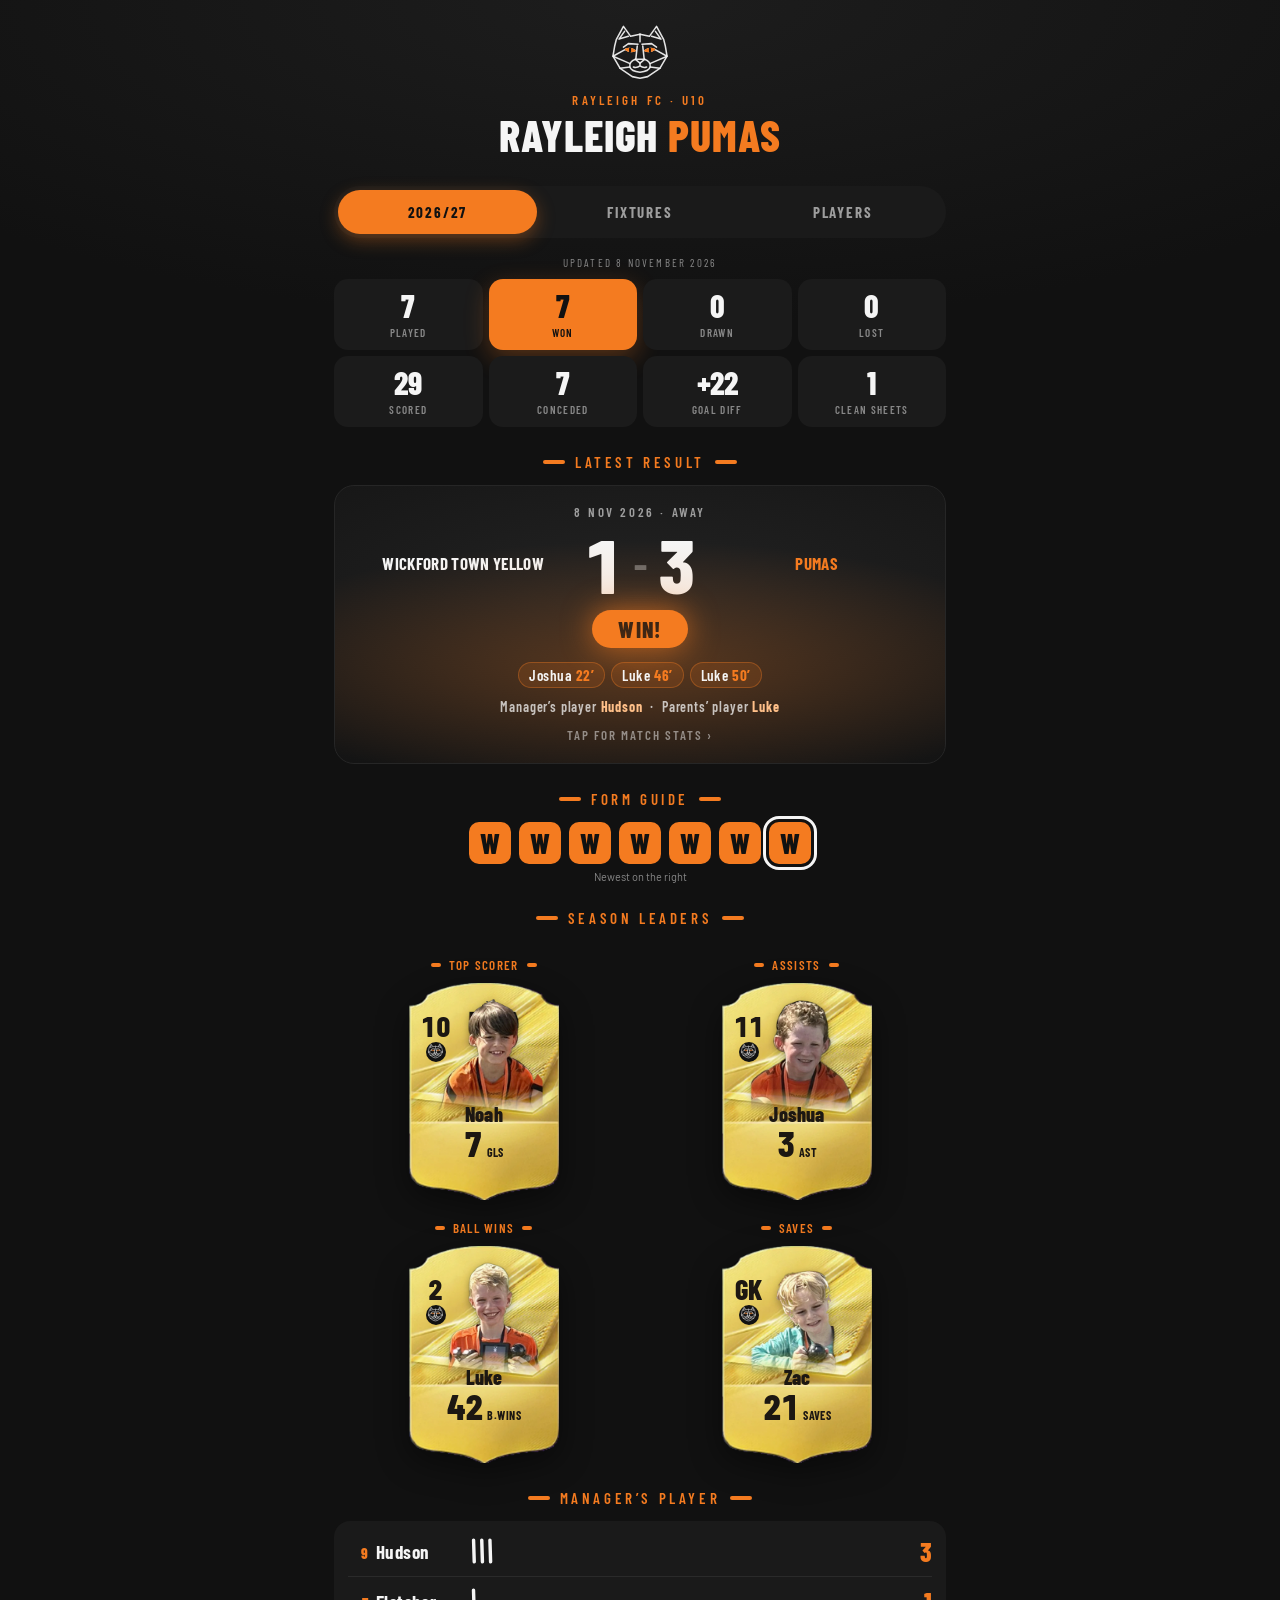
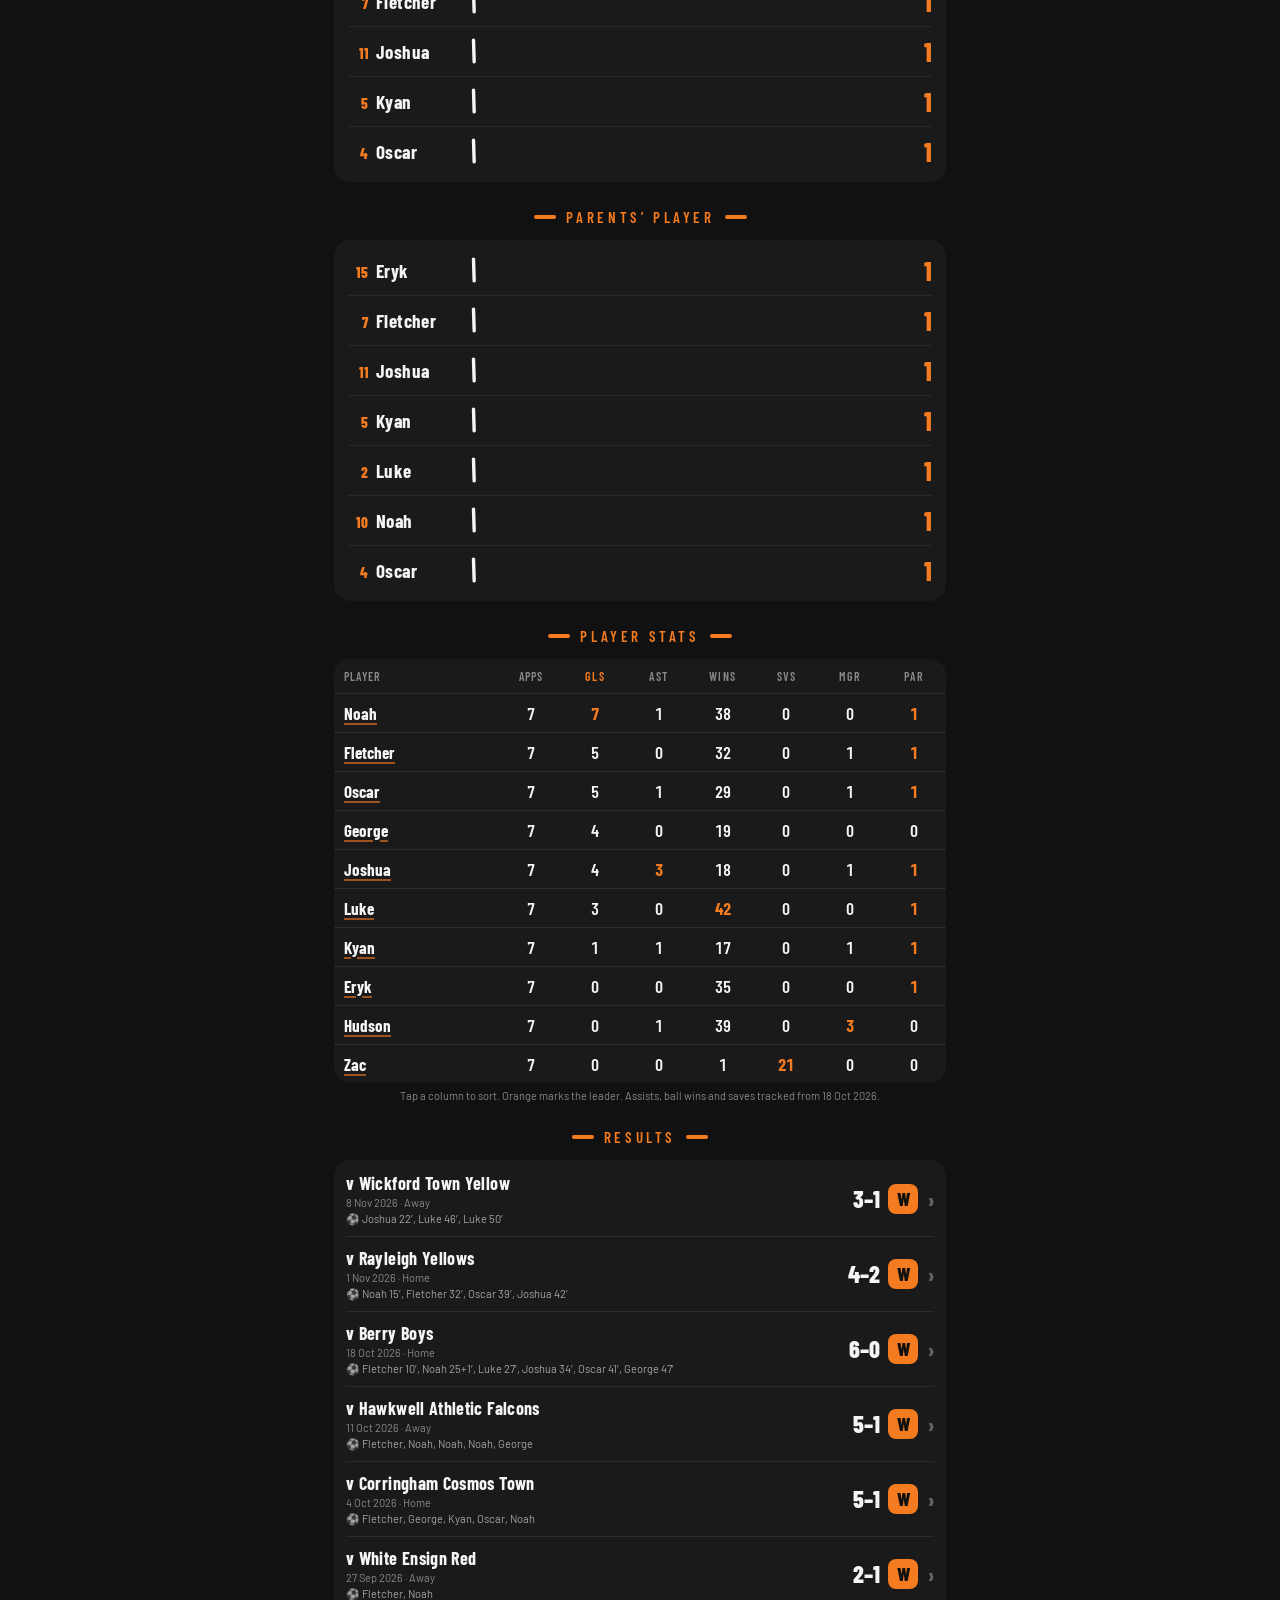
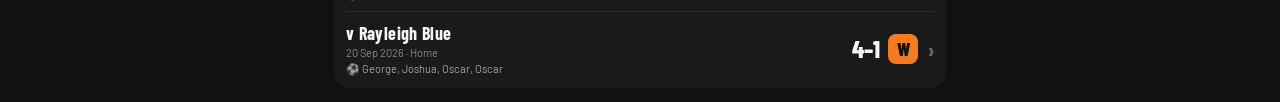
==== commit db693e5f: "Tap a result for match stats: goals timeline, players of the match, player stats Co-Authored-By: Cla" ====
--- a/index.html
+++ b/index.html
@@ -282,6 +282,20 @@
 .ty-c{font-family:var(--disp);font-weight:800;font-size:26px;color:var(--or);min-width:22px;text-align:right}
 @media (prefers-reduced-motion:reduce){.ty-s{stroke-dashoffset:0}}
 .plink{cursor:pointer}.ls-t .plink{text-decoration:underline;text-decoration-color:rgba(244,123,32,.6);text-underline-offset:3px;text-decoration-thickness:2px}.ty-n.plink:active,.ls-t .plink:active{color:var(--or)}
+.mlink{cursor:pointer}
+.ls-r.mlink:active{background:rgba(244,123,32,.08)}
+.ls-r.mlink .s:after{content:"\203A";color:rgba(245,245,245,.35);font-size:22px;margin-left:2px}
+.lr .tap{position:relative;margin-top:12px;font-family:var(--disp);font-weight:600;font-size:13px;letter-spacing:.14em;text-transform:uppercase;color:rgba(245,245,245,.5)}
+.mtl-r{display:grid;grid-template-columns:44px 1fr auto;align-items:center;gap:10px;padding:8px 0;border-bottom:1px solid #2a2a2a;font-family:var(--disp);font-weight:600;font-size:18px;color:rgba(245,245,245,.6)}
+.mtl-r:last-child{border-bottom:none}
+.mtl-r b{font-weight:800;font-size:16px;color:rgba(245,245,245,.5)}
+.mtl-r.us{color:#F5F5F5}.mtl-r.us b{color:var(--or)}
+.mtl-r i{font-style:normal;font-weight:800;font-variant-numeric:tabular-nums}
+.mpm{display:flex;gap:14px;justify-content:center}
+.mpm>div{flex:1;max-width:150px;text-align:center}
+.mpm p{margin-top:6px;font-family:var(--disp);font-weight:700;font-size:14px;letter-spacing:.08em;text-transform:uppercase;color:var(--ac)}
+.mst td .z{color:#555}
+.mst td.top{color:var(--or);font-weight:800}
 .ply-note{text-align:center;font-size:12px;color:#888;margin:-4px 0 14px;letter-spacing:.04em}
 @media (prefers-reduced-motion:reduce){*,*:before,*:after{animation:none!important;transition:none!important}.rise{opacity:1;transform:none}}
 </style>
@@ -318,7 +332,7 @@
 [{"d":"5 Oct 2025","m":"Luke","p":"Joshua"},{"d":"12 Oct 2025","m":"Joshua","p":"Noah"},{"d":"19 Oct 2025","m":"Eryk","p":"Luke"},{"d":"26 Oct 2025","m":"Zac","p":"Oscar"},{"d":"2 Nov 2025","m":"Team","p":"Noah"},{"d":"9 Nov 2025","m":"Joshua","p":"Fletcher"},{"d":"16 Nov 2025","m":"Fletcher","p":"Luke"},{"d":"23 Nov 2025","m":"Noah","p":"Fletcher"},{"d":"30 Nov 2025","m":"Noah","p":"Fletcher"},{"d":"6 Dec 2025","m":"George","p":"Luke"},{"d":"14 Dec 2025","m":"Zac","p":"Zac"},{"d":"11 Jan 2026","m":"Noah","p":"Oscar"},{"d":"18 Jan 2026","m":"Kyan","p":"Kyan"},{"d":"25 Jan 2026","m":"Fletcher, Oscar, Zac, Luke, Kyan, Noah, Hudson","p":"Joshua, Eryk & George"},{"d":"1 Mar 2026","m":"Hudson","p":"Noah"},{"d":"8 Mar 2026","m":"Fletcher","p":"Kyan"},{"d":"15 Mar 2026","m":"Noah","p":"Noah"},{"d":"22 Mar 2026","m":"Luke","p":"Luke"},{"d":"28 Mar 2026","m":"Zac","p":"Eryk"},{"d":"5 Apr 2026","m":"Oscar","p":"Joshua"},{"d":"12 Apr 2026","m":"No one","p":"George"},{"d":"19 Apr 2026","m":"Luke","p":"Noah"},{"d":"26 Apr 2026","m":"Luke","p":"Fletcher"},{"s":"2026/27","d":"20 Sep 2026","m":"Oscar","p":"Fletcher"},{"s":"2026/27","d":"27 Sep 2026","m":"Hudson","p":"Noah"},{"s":"2026/27","d":"4 Oct 2026","m":"Kyan","p":"Kyan"},{"s":"2026/27","d":"11 Oct 2026","m":"Fletcher","p":"Eryk"},{"s":"2026/27","d":"18 Oct 2026","m":"Hudson","p":"Oscar"},{"s":"2026/27","d":"1 Nov 2026","m":"Joshua","p":"Joshua"},{"s":"2026/27","d":"8 Nov 2026","m":"Hudson","p":"Luke"}]
 </script>
 <script id="LS" type="application/json">
-{"season":"2026/27","updated":"2026-11-08","tracked":"18 Oct 2026","matches":[{"d":"20 Sep 2026","op":"Rayleigh Blue","v":"H","r":"W","p":4,"o":1,"goals":[{"n":"George","min":null},{"n":"Joshua","min":null},{"n":"Oscar","min":null},{"n":"Oscar","min":null}],"mgr":"Oscar","par":"Fletcher"},{"d":"27 Sep 2026","op":"White Ensign Red","v":"A","r":"W","p":2,"o":1,"goals":[{"n":"Fletcher","min":null},{"n":"Noah","min":null}],"mgr":"Hudson","par":"Noah"},{"d":"4 Oct 2026","op":"Corringham Cosmos Town","v":"H","r":"W","p":5,"o":1,"goals":[{"n":"Fletcher","min":null},{"n":"George","min":null},{"n":"Kyan","min":null},{"n":"Oscar","min":null},{"n":"Noah","min":null}],"mgr":"Kyan","par":"Kyan"},{"d":"11 Oct 2026","op":"Hawkwell Athletic Falcons","v":"A","r":"W","p":5,"o":1,"goals":[{"n":"Fletcher","min":null},{"n":"Noah","min":null},{"n":"Noah","min":null},{"n":"Noah","min":null},{"n":"George","min":null}],"mgr":"Fletcher","par":"Eryk"},{"d":"18 Oct 2026","op":"Berry Boys","v":"H","r":"W","p":6,"o":0,"goals":[{"n":"Fletcher","min":"10"},{"n":"Noah","min":"25+1"},{"n":"Luke","min":"27"},{"n":"Joshua","min":"34"},{"n":"Oscar","min":"41"},{"n":"George","min":"47"}],"mgr":"Hudson","par":"Oscar"},{"d":"1 Nov 2026","op":"Rayleigh Yellows","v":"H","r":"W","p":4,"o":2,"goals":[{"n":"Noah","min":"15"},{"n":"Fletcher","min":"32"},{"n":"Oscar","min":"39"},{"n":"Joshua","min":"42"}],"mgr":"Joshua","par":"Joshua"},{"d":"8 Nov 2026","op":"Wickford Town Yellow","v":"A","r":"W","p":3,"o":1,"goals":[{"n":"Joshua","min":"22"},{"n":"Luke","min":"46"},{"n":"Luke","min":"50"}],"mgr":"Hudson","par":"Luke"}],"players":{"Eryk":{"apps":7,"g":0,"a":0,"w":35,"s":0,"mgr":0,"par":1},"Fletcher":{"apps":7,"g":5,"a":0,"w":32,"s":0,"mgr":1,"par":1},"George":{"apps":7,"g":4,"a":0,"w":19,"s":0,"mgr":0,"par":0},"Hudson":{"apps":7,"g":0,"a":1,"w":39,"s":0,"mgr":3,"par":0},"Joshua":{"apps":7,"g":4,"a":3,"w":18,"s":0,"mgr":1,"par":1},"Kyan":{"apps":7,"g":1,"a":1,"w":17,"s":0,"mgr":1,"par":1},"Luke":{"apps":7,"g":3,"a":0,"w":42,"s":0,"mgr":0,"par":1},"Noah":{"apps":7,"g":7,"a":1,"w":38,"s":0,"mgr":0,"par":1},"Oscar":{"apps":7,"g":5,"a":1,"w":29,"s":0,"mgr":1,"par":1},"Zac":{"apps":7,"g":0,"a":0,"w":1,"s":21,"mgr":0,"par":0}}}
+{"season":"2026/27","updated":"2026-11-08","tracked":"18 Oct 2026","matches":[{"d":"20 Sep 2026","op":"Rayleigh Blue","v":"H","r":"W","p":4,"o":1,"goals":[{"n":"George","min":null},{"n":"Joshua","min":null},{"n":"Oscar","min":null},{"n":"Oscar","min":null}],"mgr":"Oscar","par":"Fletcher","st":{"George":[1,0,0,0],"Joshua":[1,0,0,0],"Oscar":[2,0,0,0]},"ag":[null],"miss":[],"tr":false},{"d":"27 Sep 2026","op":"White Ensign Red","v":"A","r":"W","p":2,"o":1,"goals":[{"n":"Fletcher","min":null},{"n":"Noah","min":null}],"mgr":"Hudson","par":"Noah","st":{"Fletcher":[1,0,0,0],"Noah":[1,0,0,0]},"ag":[null],"miss":[],"tr":false},{"d":"4 Oct 2026","op":"Corringham Cosmos Town","v":"H","r":"W","p":5,"o":1,"goals":[{"n":"Fletcher","min":null},{"n":"George","min":null},{"n":"Kyan","min":null},{"n":"Oscar","min":null},{"n":"Noah","min":null}],"mgr":"Kyan","par":"Kyan","st":{"Fletcher":[1,0,0,0],"George":[1,0,0,0],"Kyan":[1,0,0,0],"Oscar":[1,0,0,0],"Noah":[1,0,0,0]},"ag":[null],"miss":[],"tr":false},{"d":"11 Oct 2026","op":"Hawkwell Athletic Falcons","v":"A","r":"W","p":5,"o":1,"goals":[{"n":"Fletcher","min":null},{"n":"Noah","min":null},{"n":"Noah","min":null},{"n":"Noah","min":null},{"n":"George","min":null}],"mgr":"Fletcher","par":"Eryk","st":{"Fletcher":[1,0,0,0],"Noah":[3,0,0,0],"George":[1,0,0,0]},"ag":[null],"miss":[],"tr":false},{"d":"18 Oct 2026","op":"Berry Boys","v":"H","r":"W","p":6,"o":0,"goals":[{"n":"Fletcher","min":"10"},{"n":"Noah","min":"25+1"},{"n":"Luke","min":"27"},{"n":"Joshua","min":"34"},{"n":"Oscar","min":"41"},{"n":"George","min":"47"}],"mgr":"Hudson","par":"Oscar","st":{"Oscar":[1,0,9,0],"Noah":[1,0,12,0],"Fletcher":[1,0,7,0],"Hudson":[0,0,10,0],"Luke":[1,0,18,0],"Eryk":[0,0,11,0],"Zac":[0,0,1,6],"Kyan":[0,1,8,0],"Joshua":[1,1,3,0],"George":[1,0,7,0]},"ag":[],"miss":[],"tr":true},{"d":"1 Nov 2026","op":"Rayleigh Yellows","v":"H","r":"W","p":4,"o":2,"goals":[{"n":"Noah","min":"15"},{"n":"Fletcher","min":"32"},{"n":"Oscar","min":"39"},{"n":"Joshua","min":"42"}],"mgr":"Joshua","par":"Joshua","st":{"Eryk":[0,0,15,0],"Luke":[0,0,14,0],"Fletcher":[1,0,13,0],"Noah":[1,1,14,0],"Kyan":[0,0,5,0],"Joshua":[1,2,9,0],"Zac":[0,0,0,6],"Hudson":[0,0,11,0],"Oscar":[1,1,8,0],"George":[0,0,7,0]},"ag":["7","8"],"miss":[],"tr":true},{"d":"8 Nov 2026","op":"Wickford Town Yellow","v":"A","r":"W","p":3,"o":1,"goals":[{"n":"Joshua","min":"22"},{"n":"Luke","min":"46"},{"n":"Luke","min":"50"}],"mgr":"Hudson","par":"Luke","st":{"Fletcher":[0,0,12,0],"Zac":[0,0,0,9],"Hudson":[0,1,18,0],"George":[0,0,5,0],"Eryk":[0,0,9,0],"Oscar":[0,0,12,0],"Joshua":[1,0,6,0],"Luke":[2,0,10,0],"Noah":[0,0,12,0],"Kyan":[0,0,4,0]},"ag":["30"],"miss":[],"tr":true}],"players":{"Eryk":{"apps":7,"g":0,"a":0,"w":35,"s":0,"mgr":0,"par":1},"Fletcher":{"apps":7,"g":5,"a":0,"w":32,"s":0,"mgr":1,"par":1},"George":{"apps":7,"g":4,"a":0,"w":19,"s":0,"mgr":0,"par":0},"Hudson":{"apps":7,"g":0,"a":1,"w":39,"s":0,"mgr":3,"par":0},"Joshua":{"apps":7,"g":4,"a":3,"w":18,"s":0,"mgr":1,"par":1},"Kyan":{"apps":7,"g":1,"a":1,"w":17,"s":0,"mgr":1,"par":1},"Luke":{"apps":7,"g":3,"a":0,"w":42,"s":0,"mgr":0,"par":1},"Noah":{"apps":7,"g":7,"a":1,"w":38,"s":0,"mgr":0,"par":1},"Oscar":{"apps":7,"g":5,"a":1,"w":29,"s":0,"mgr":1,"par":1},"Zac":{"apps":7,"g":0,"a":0,"w":1,"s":21,"mgr":0,"par":0}}}
 </script>
 <script id="AP" type="application/json">
 {"Joshua":{"2025/26":24,"2024/25":23,"2023/24":19,"2026/27":7},"Fletcher":{"2025/26":24,"2024/25":22,"2023/24":19,"2026/27":7},"Zac":{"2025/26":24,"2024/25":22,"2023/24":20,"2026/27":7},"Oscar":{"2025/26":23,"2024/25":21,"2023/24":17,"2026/27":7},"Noah":{"2025/26":23,"2024/25":20,"2023/24":19,"2026/27":7},"Kyan":{"2025/26":20,"2024/25":19,"2023/24":14,"2026/27":7},"George":{"2025/26":24,"2024/25":23,"2023/24":19,"2026/27":7},"Hudson":{"2025/26":21,"2024/25":22,"2023/24":16,"2026/27":7},"Luke":{"2025/26":23,"2024/25":7,"2023/24":0,"2026/27":7},"Eryk":{"2025/26":21,"2024/25":0,"2023/24":0,"2026/27":7}}
@@ -584,7 +598,57 @@
 function closePlayer(){eOV.className="ov";document.body.style.overflow="";}
 eOV.addEventListener("click",function(e){if(e.target===eOV||e.target.closest(".ov-x"))closePlayer();});
 document.addEventListener("keydown",function(e){if(e.key==="Escape")closePlayer();});
-document.addEventListener("click",function(e){var c=e.target.closest(".gc[data-p],.plink[data-p]");if(c&&!eOV.contains(c))openPlayer(c.getAttribute("data-p"));});
+function mnum(x){if(!x)return 999;var a=String(x).split("+");return (+a[0])+(a[1]?(+a[1])/100:0);}
+function matchDetail(i){
+  var m=LS.matches[i],home=m.v==="H",h='';
+  h+='<div class="lr '+m.r+'" style="margin-top:8px">';
+  h+='<div class="when">'+esc(m.d)+' &middot; '+(home?"Home":"Away")+'</div>';
+  var us='<div class="tm us">Pumas</div>',them='<div class="tm">'+esc(m.op)+'</div>';
+  h+='<div class="sb">'+(home?us:them)+'<div class="nums"><span>'+(home?m.p:m.o)+'</span><i>&ndash;</i><span>'+(home?m.o:m.p)+'</span></div>'+(home?them:us)+'</div>';
+  h+='<div class="chip">'+({W:"Win!",D:"Draw",L:"Defeat"})[m.r]+'</div></div>';
+  var ag=m.ag||[],allMins=m.goals.every(function(g){return g.min;})&&ag.every(function(x){return x;});
+  if(m.goals.length||ag.length){
+    h+='<div class="eyb">Goals</div><div class="ov-sec mtl">';
+    if(allMins){
+      var tl=m.goals.map(function(g){return {us:1,n:g.n,min:g.min};}).concat(ag.map(function(x){return {us:0,n:m.op,min:x};}));
+      tl.sort(function(a,b){return mnum(a.min)-mnum(b.min);});
+      var a=0,b=0;
+      tl.forEach(function(g){if(g.us)a++;else b++;
+        h+='<div class="mtl-r'+(g.us?' us':'')+'"><b>'+g.min+'’</b><span>'+(g.us?'<span class="plink" data-p="'+esc(g.n)+'">'+esc(g.n)+'</span>':esc(g.n))+'</span><i>'+(home?a+'–'+b:b+'–'+a)+'</i></div>';});
+    }else{
+      m.goals.forEach(function(g){h+='<div class="mtl-r us"><b>'+(g.min?g.min+'’':'&#9917;')+'</b><span><span class="plink" data-p="'+esc(g.n)+'">'+esc(g.n)+'</span></span><i></i></div>';});
+      if(ag.length)h+='<div class="mtl-r"><b>&#9917;</b><span>'+esc(m.op)+(ag.length>1?' &times;'+ag.length:'')+'</span><i></i></div>';
+    }
+    h+='</div>';
+  }
+  if(m.mgr||m.par){
+    h+='<div class="eyb">Players of the match</div><div class="mpm">';
+    var ms=function(p){var v=(m.st||{})[p]||[0,0,0,0];return p==="Zac"?[[v[3],"SAV"],[v[2],"B.WINS"],[v[0],"GLS"]]:[[v[0],"GLS"],[v[1],"AST"],[v[2],"B.WINS"]];};
+    if(m.mgr)h+='<div>'+gcard(m.mgr,{stats:ms(m.mgr)})+'<p>Manager’s player</p></div>';
+    if(m.par)h+='<div>'+gcard(m.par,{stats:ms(m.par)})+'<p>Parents’ player</p></div>';
+    h+='</div>';
+  }
+  var st=m.st||{};
+  h+='<div class="eyb">Match stats</div>';
+  if(m.tr){
+    var mx=[0,0,0,0];Object.keys(st).forEach(function(p){st[p].forEach(function(v,k){mx[k]=Math.max(mx[k],v);});});
+    h+='<div class="ls-tw"><table class="ls-t mst"><thead><tr><th>Player</th><th>Gls</th><th>Ast</th><th>B.Wins</th><th>Sav</th></tr></thead><tbody>';
+    SQUAD.forEach(function(p){
+      if((m.miss||[]).indexOf(p)!==-1)return;
+      var v=st[p]||[0,0,0,0];
+      h+='<tr><td><span class="plink" data-p="'+esc(p)+'">'+esc(p)+'</span></td>'+v.map(function(x,k){return '<td'+(x&&x===mx[k]?' class="top"':'')+'>'+(x||'<span class="z">&ndash;</span>')+'</td>';}).join("")+'</tr>';
+    });
+    h+='</tbody></table></div>';
+  }else h+='<div class="ply-note" style="margin:0">Only goals were recorded for this game.</div>';
+  if((m.miss||[]).length)h+='<div class="ply-note" style="margin-top:10px">Missing: '+m.miss.map(esc).join(", ")+'</div>';
+  return h;
+}
+function openMatch(i){eOV.querySelector(".ov-in").innerHTML=matchDetail(i);eOV.scrollTop=0;eOV.className="ov on";document.body.style.overflow="hidden";}
+document.addEventListener("click",function(e){
+  var c=e.target.closest(".plink[data-p]")||e.target.closest(".gc[data-p]");
+  if(c&&(!eOV.contains(c)||c.classList.contains("plink")||e.target.closest(".mpm"))){openPlayer(c.getAttribute("data-p"));return;}
+  var mm=e.target.closest(".mlink[data-m]");if(mm&&!eOV.contains(mm))openMatch(+mm.getAttribute("data-m"));
+});
 
 function renderAllPlayers(filter){
   var list=filter?SQUAD.filter(function(p){return norm(p).indexOf(norm(filter))!==-1;}):SQUAD;
@@ -619,7 +683,7 @@
   var last=M[M.length-1];
   if(last){
     var home=last.v==="H";
-    h+='<div class="eyb">Latest result</div><div class="lr '+last.r+' rise">';
+    h+='<div class="eyb">Latest result</div><div class="lr '+last.r+' rise mlink" data-m="'+(M.length-1)+'">';
     if(last.r==="W"){h+='<div class="cf">';for(var ci=0;ci<36;ci++){h+='<i style="left:'+((ci*37)%100)+'%;background:'+["#F47B20","#F5F5F5","#FFC089"][ci%3]+';animation-delay:'+(0.4+(ci%9)*0.12).toFixed(2)+'s;transform:rotate('+(ci*47)+'deg)"></i>';}h+='</div>';}
     h+='<div class="when">'+esc(last.d)+' &middot; '+(home?"Home":"Away")+'</div>';
     var us='<div class="tm us">Pumas</div>',them='<div class="tm">'+esc(last.op)+'</div>';
@@ -628,7 +692,7 @@
     if(last.goals.length)h+='<div class="gl">'+last.goals.map(function(g){return '<span>'+esc(g.n)+(g.min?'<b>'+g.min+'’</b>':'')+'</span>';}).join("")+'</div>';
     var aw=[];if(last.mgr)aw.push("Manager’s player <b>"+esc(last.mgr)+"</b>");if(last.par)aw.push("Parents’ player <b>"+esc(last.par)+"</b>");
     if(aw.length)h+='<div class="aw">'+aw.join(" &nbsp;&middot;&nbsp; ")+'</div>';
-    h+='</div>';
+    h+='<div class="tap">Tap for match stats &rsaquo;</div></div>';
   }
   var FM=M.slice(-8);
   h+='<div class="eyb">Form guide</div><div class="ls-form">'+FM.map(function(m,i){return '<div class="ls-f '+m.r+' pop" style="--rd:'+(0.1*i).toFixed(1)+'s" title="'+esc(m.op)+'">'+m.r+'</div>';}).join("")+'</div><div class="ls-note">Newest on the right</div>';
@@ -668,7 +732,7 @@
   h+='<div class="eyb">Player stats</div><div class="ls-tw"><table class="ls-t"><thead><tr>'+C.map(function(c){return '<th data-k="'+c[0]+'"'+(lsSort.k===c[0]?' class="on"':'')+'>'+c[1]+'</th>';}).join("")+'</tr></thead><tbody>';
   rows.forEach(function(r){h+='<tr>'+C.map(function(c){var v=r[c[0]],top=c[0]!=="name"&&c[0]!=="apps"&&v&&v===mx[c[0]];return '<td'+(top?' class="top"':'')+'>'+(c[0]==="name"&&SHIRTS[v]?'<span class="plink" data-p="'+esc(v)+'">'+esc(v)+'</span>':esc(v))+'</td>';}).join("")+'</tr>';});
   h+='</tbody></table></div><div class="ls-note">Tap a column to sort. Orange marks the leader.'+(LS.tracked?' Assists, ball wins and saves tracked from '+esc(LS.tracked)+'.':'')+'</div>';
-  h+='<div class="eyb">Results</div><div class="ls-res">'+M.slice().reverse().map(function(m){var gl=m.goals.map(function(g){return esc(g.n)+(g.min?" "+g.min+"\u2019":"");}).join(", ");return '<div class="ls-r"><div><div class="o">v '+esc(m.op)+'</div><div class="d">'+esc(m.d)+' &middot; '+(m.v==="H"?"Home":"Away")+'</div>'+(gl?'<div class="gs">&#9917; '+gl+'</div>':'')+'</div><div class="s"><span>'+m.p+'&ndash;'+m.o+'</span><span class="ls-f '+m.r+'">'+m.r+'</span></div></div>';}).join("")+'</div>';
+  h+='<div class="eyb">Results</div><div class="ls-res">'+M.slice().reverse().map(function(m){var gl=m.goals.map(function(g){return esc(g.n)+(g.min?" "+g.min+"\u2019":"");}).join(", ");return '<div class="ls-r mlink" data-m="'+M.indexOf(m)+'"><div><div class="o">v '+esc(m.op)+'</div><div class="d">'+esc(m.d)+' &middot; '+(m.v==="H"?"Home":"Away")+'</div>'+(gl?'<div class="gs">&#9917; '+gl+'</div>':'')+'</div><div class="s"><span>'+m.p+'&ndash;'+m.o+'</span><span class="ls-f '+m.r+'">'+m.r+'</span></div></div>';}).join("")+'</div>';
   el.innerHTML=h;
   [].forEach.call(el.querySelectorAll(".ls-t th"),function(th){th.addEventListener("click",function(){var k=th.getAttribute("data-k");lsSort={k:k,dir:lsSort.k===k?-lsSort.dir:(k==="name"?1:-1)};renderSeason();});});
 }
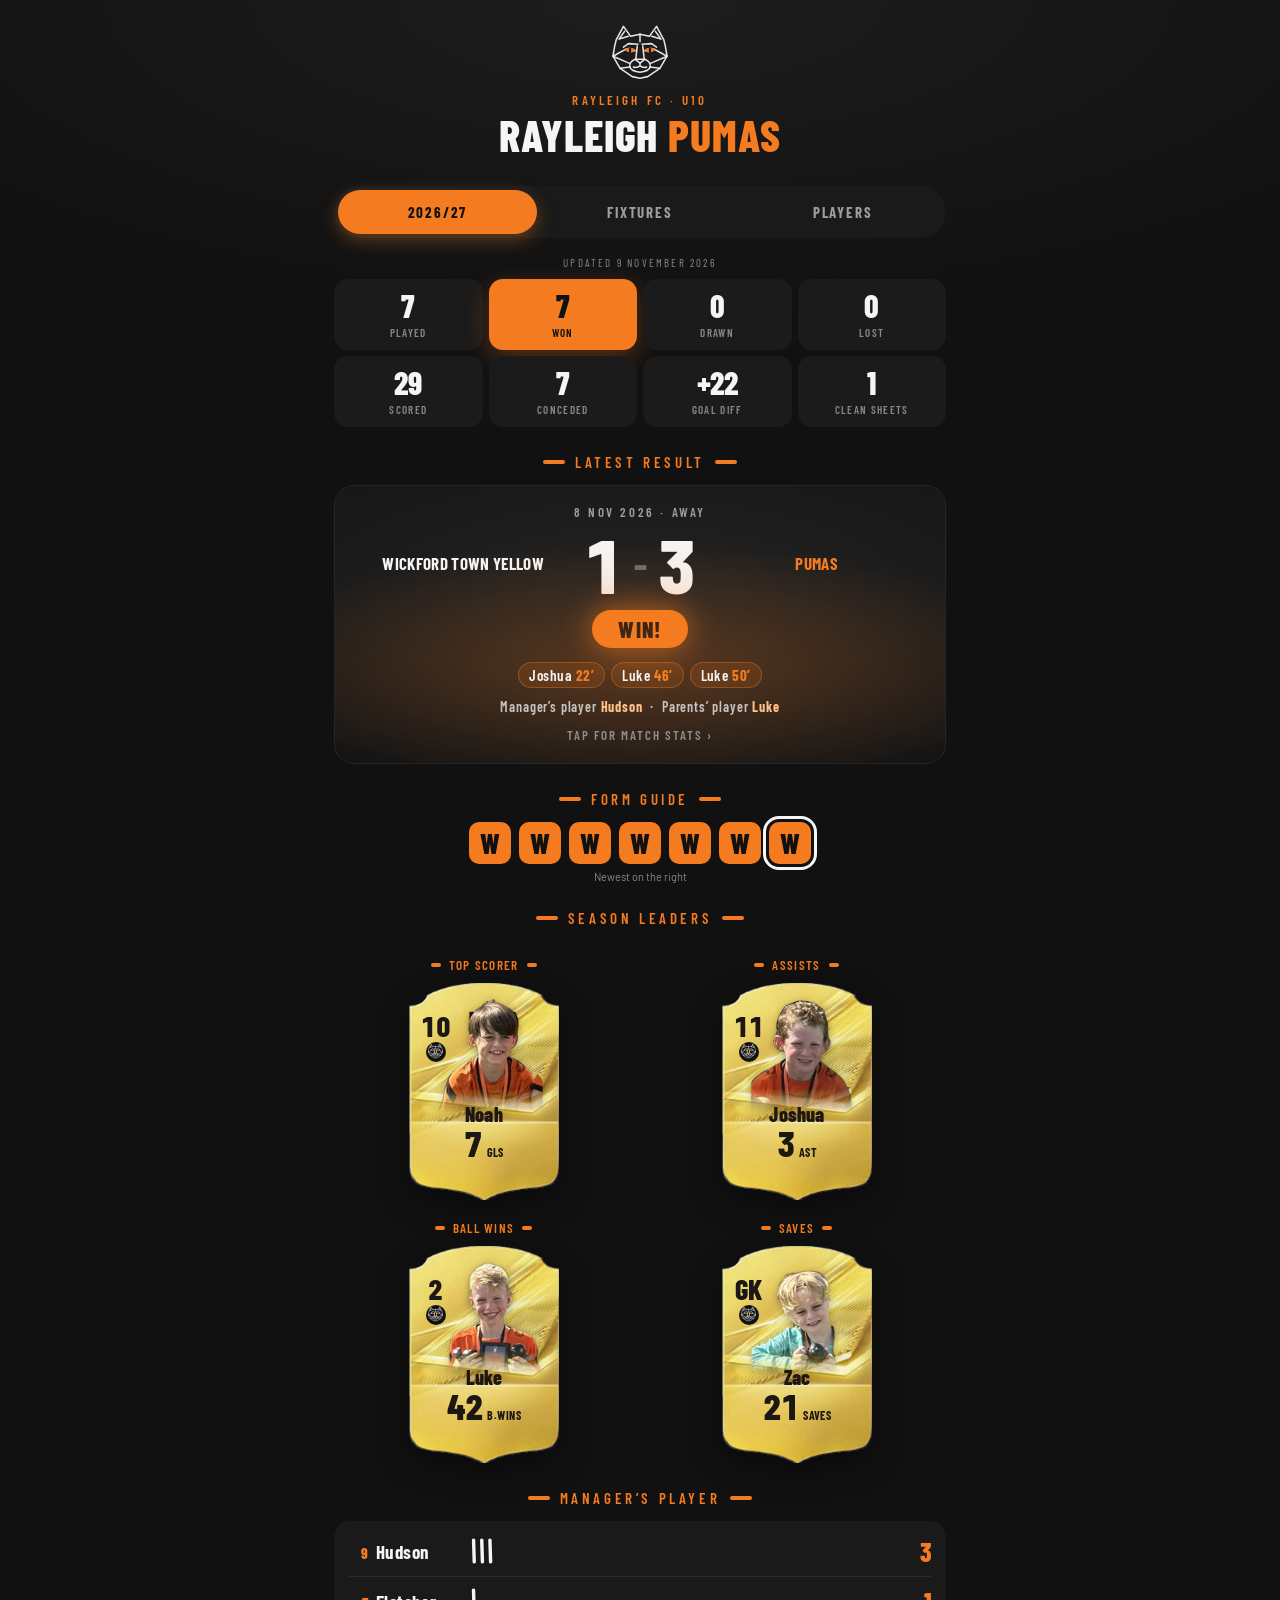
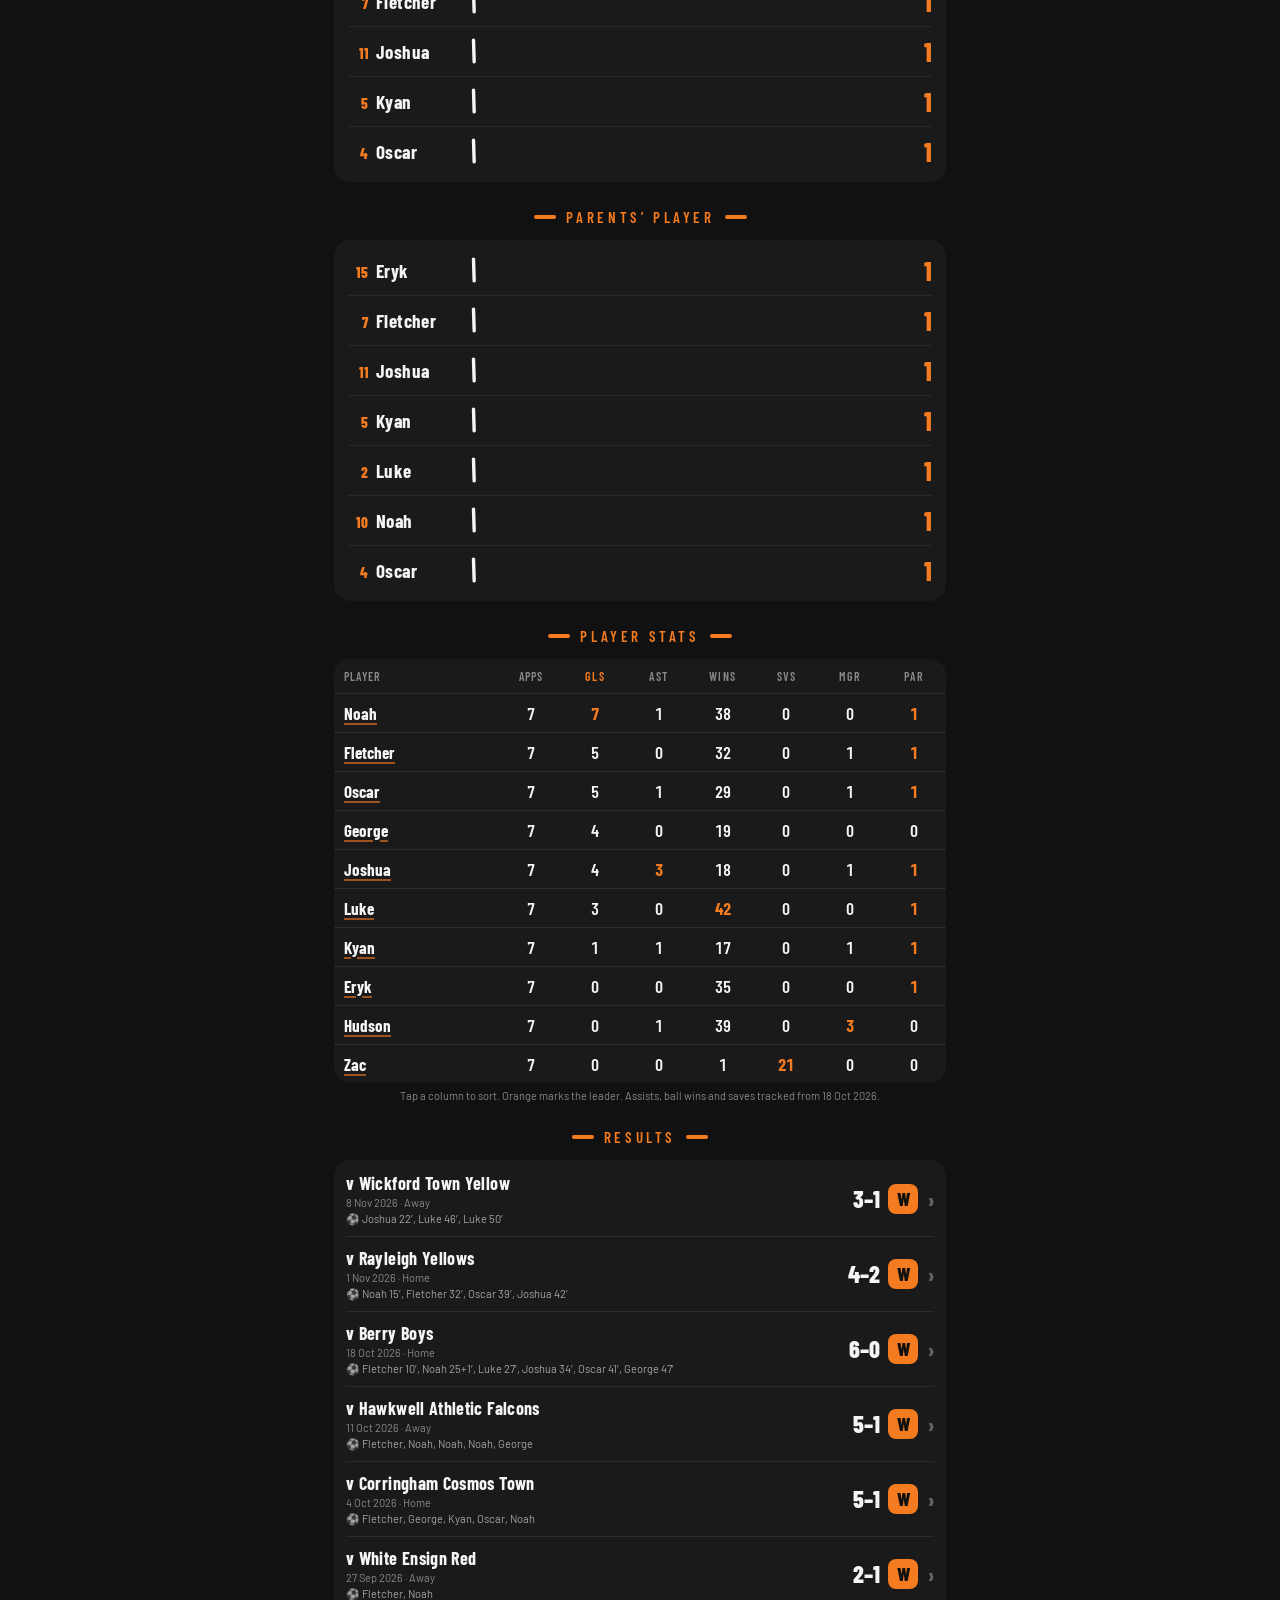
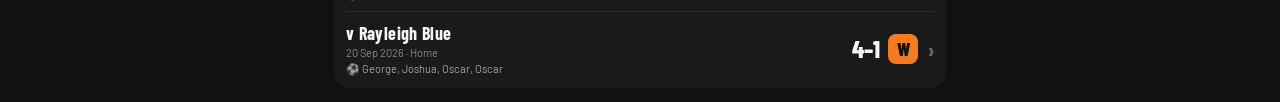
==== commit ea56f8a1: "Season leaders: tap a card for that stat's league table Co-Authored-By: Claude Opus 5.5 <noreply@ant" ====
--- a/index.html
+++ b/index.html
@@ -296,6 +296,18 @@
 .mpm p{margin-top:6px;font-family:var(--disp);font-weight:700;font-size:14px;letter-spacing:.08em;text-transform:uppercase;color:var(--ac)}
 .mst td .z{color:#555}
 .mst td.top{color:var(--or);font-weight:800}
+.lt-h{text-align:center;font-family:var(--disp);font-weight:800;font-size:40px;line-height:1;text-transform:uppercase;margin:-4px 0 14px}
+.lt-r{display:grid;grid-template-columns:24px 26px 78px 1fr 34px;align-items:center;gap:8px;padding:9px 0;border-bottom:1px solid #2a2a2a;font-family:var(--disp)}
+.lt-r:last-child{border-bottom:none}
+.lt-k{font-weight:800;font-size:16px;color:rgba(245,245,245,.45);text-align:center}
+.lt-no{font-weight:700;font-size:14px;color:var(--or);text-align:right}
+.lt-n{font-weight:700;font-size:19px}
+.lt-bar{height:12px;border-radius:6px;background:#111;overflow:hidden}
+.lt-bar i{display:block;height:100%;border-radius:6px;background:rgba(245,245,245,.35);transform-origin:left;animation:grow .6s cubic-bezier(.2,.9,.3,1) both}
+.lt-r.top .lt-bar i{background:var(--or)}
+.lt-r.top .lt-k,.lt-r.top .lt-v{color:var(--or)}
+.lt-v{font-weight:800;font-size:22px;text-align:right;font-variant-numeric:tabular-nums}
+@keyframes grow{from{transform:scaleX(0)}to{transform:none}}
 .ply-note{text-align:center;font-size:12px;color:#888;margin:-4px 0 14px;letter-spacing:.04em}
 @media (prefers-reduced-motion:reduce){*,*:before,*:after{animation:none!important;transition:none!important}.rise{opacity:1;transform:none}}
 </style>
@@ -332,7 +344,7 @@
 [{"d":"5 Oct 2025","m":"Luke","p":"Joshua"},{"d":"12 Oct 2025","m":"Joshua","p":"Noah"},{"d":"19 Oct 2025","m":"Eryk","p":"Luke"},{"d":"26 Oct 2025","m":"Zac","p":"Oscar"},{"d":"2 Nov 2025","m":"Team","p":"Noah"},{"d":"9 Nov 2025","m":"Joshua","p":"Fletcher"},{"d":"16 Nov 2025","m":"Fletcher","p":"Luke"},{"d":"23 Nov 2025","m":"Noah","p":"Fletcher"},{"d":"30 Nov 2025","m":"Noah","p":"Fletcher"},{"d":"6 Dec 2025","m":"George","p":"Luke"},{"d":"14 Dec 2025","m":"Zac","p":"Zac"},{"d":"11 Jan 2026","m":"Noah","p":"Oscar"},{"d":"18 Jan 2026","m":"Kyan","p":"Kyan"},{"d":"25 Jan 2026","m":"Fletcher, Oscar, Zac, Luke, Kyan, Noah, Hudson","p":"Joshua, Eryk & George"},{"d":"1 Mar 2026","m":"Hudson","p":"Noah"},{"d":"8 Mar 2026","m":"Fletcher","p":"Kyan"},{"d":"15 Mar 2026","m":"Noah","p":"Noah"},{"d":"22 Mar 2026","m":"Luke","p":"Luke"},{"d":"28 Mar 2026","m":"Zac","p":"Eryk"},{"d":"5 Apr 2026","m":"Oscar","p":"Joshua"},{"d":"12 Apr 2026","m":"No one","p":"George"},{"d":"19 Apr 2026","m":"Luke","p":"Noah"},{"d":"26 Apr 2026","m":"Luke","p":"Fletcher"},{"s":"2026/27","d":"20 Sep 2026","m":"Oscar","p":"Fletcher"},{"s":"2026/27","d":"27 Sep 2026","m":"Hudson","p":"Noah"},{"s":"2026/27","d":"4 Oct 2026","m":"Kyan","p":"Kyan"},{"s":"2026/27","d":"11 Oct 2026","m":"Fletcher","p":"Eryk"},{"s":"2026/27","d":"18 Oct 2026","m":"Hudson","p":"Oscar"},{"s":"2026/27","d":"1 Nov 2026","m":"Joshua","p":"Joshua"},{"s":"2026/27","d":"8 Nov 2026","m":"Hudson","p":"Luke"}]
 </script>
 <script id="LS" type="application/json">
-{"season":"2026/27","updated":"2026-11-08","tracked":"18 Oct 2026","matches":[{"d":"20 Sep 2026","op":"Rayleigh Blue","v":"H","r":"W","p":4,"o":1,"goals":[{"n":"George","min":null},{"n":"Joshua","min":null},{"n":"Oscar","min":null},{"n":"Oscar","min":null}],"mgr":"Oscar","par":"Fletcher","st":{"George":[1,0,0,0],"Joshua":[1,0,0,0],"Oscar":[2,0,0,0]},"ag":[null],"miss":[],"tr":false},{"d":"27 Sep 2026","op":"White Ensign Red","v":"A","r":"W","p":2,"o":1,"goals":[{"n":"Fletcher","min":null},{"n":"Noah","min":null}],"mgr":"Hudson","par":"Noah","st":{"Fletcher":[1,0,0,0],"Noah":[1,0,0,0]},"ag":[null],"miss":[],"tr":false},{"d":"4 Oct 2026","op":"Corringham Cosmos Town","v":"H","r":"W","p":5,"o":1,"goals":[{"n":"Fletcher","min":null},{"n":"George","min":null},{"n":"Kyan","min":null},{"n":"Oscar","min":null},{"n":"Noah","min":null}],"mgr":"Kyan","par":"Kyan","st":{"Fletcher":[1,0,0,0],"George":[1,0,0,0],"Kyan":[1,0,0,0],"Oscar":[1,0,0,0],"Noah":[1,0,0,0]},"ag":[null],"miss":[],"tr":false},{"d":"11 Oct 2026","op":"Hawkwell Athletic Falcons","v":"A","r":"W","p":5,"o":1,"goals":[{"n":"Fletcher","min":null},{"n":"Noah","min":null},{"n":"Noah","min":null},{"n":"Noah","min":null},{"n":"George","min":null}],"mgr":"Fletcher","par":"Eryk","st":{"Fletcher":[1,0,0,0],"Noah":[3,0,0,0],"George":[1,0,0,0]},"ag":[null],"miss":[],"tr":false},{"d":"18 Oct 2026","op":"Berry Boys","v":"H","r":"W","p":6,"o":0,"goals":[{"n":"Fletcher","min":"10"},{"n":"Noah","min":"25+1"},{"n":"Luke","min":"27"},{"n":"Joshua","min":"34"},{"n":"Oscar","min":"41"},{"n":"George","min":"47"}],"mgr":"Hudson","par":"Oscar","st":{"Oscar":[1,0,9,0],"Noah":[1,0,12,0],"Fletcher":[1,0,7,0],"Hudson":[0,0,10,0],"Luke":[1,0,18,0],"Eryk":[0,0,11,0],"Zac":[0,0,1,6],"Kyan":[0,1,8,0],"Joshua":[1,1,3,0],"George":[1,0,7,0]},"ag":[],"miss":[],"tr":true},{"d":"1 Nov 2026","op":"Rayleigh Yellows","v":"H","r":"W","p":4,"o":2,"goals":[{"n":"Noah","min":"15"},{"n":"Fletcher","min":"32"},{"n":"Oscar","min":"39"},{"n":"Joshua","min":"42"}],"mgr":"Joshua","par":"Joshua","st":{"Eryk":[0,0,15,0],"Luke":[0,0,14,0],"Fletcher":[1,0,13,0],"Noah":[1,1,14,0],"Kyan":[0,0,5,0],"Joshua":[1,2,9,0],"Zac":[0,0,0,6],"Hudson":[0,0,11,0],"Oscar":[1,1,8,0],"George":[0,0,7,0]},"ag":["7","8"],"miss":[],"tr":true},{"d":"8 Nov 2026","op":"Wickford Town Yellow","v":"A","r":"W","p":3,"o":1,"goals":[{"n":"Joshua","min":"22"},{"n":"Luke","min":"46"},{"n":"Luke","min":"50"}],"mgr":"Hudson","par":"Luke","st":{"Fletcher":[0,0,12,0],"Zac":[0,0,0,9],"Hudson":[0,1,18,0],"George":[0,0,5,0],"Eryk":[0,0,9,0],"Oscar":[0,0,12,0],"Joshua":[1,0,6,0],"Luke":[2,0,10,0],"Noah":[0,0,12,0],"Kyan":[0,0,4,0]},"ag":["30"],"miss":[],"tr":true}],"players":{"Eryk":{"apps":7,"g":0,"a":0,"w":35,"s":0,"mgr":0,"par":1},"Fletcher":{"apps":7,"g":5,"a":0,"w":32,"s":0,"mgr":1,"par":1},"George":{"apps":7,"g":4,"a":0,"w":19,"s":0,"mgr":0,"par":0},"Hudson":{"apps":7,"g":0,"a":1,"w":39,"s":0,"mgr":3,"par":0},"Joshua":{"apps":7,"g":4,"a":3,"w":18,"s":0,"mgr":1,"par":1},"Kyan":{"apps":7,"g":1,"a":1,"w":17,"s":0,"mgr":1,"par":1},"Luke":{"apps":7,"g":3,"a":0,"w":42,"s":0,"mgr":0,"par":1},"Noah":{"apps":7,"g":7,"a":1,"w":38,"s":0,"mgr":0,"par":1},"Oscar":{"apps":7,"g":5,"a":1,"w":29,"s":0,"mgr":1,"par":1},"Zac":{"apps":7,"g":0,"a":0,"w":1,"s":21,"mgr":0,"par":0}}}
+{"season":"2026/27","updated":"2026-11-09","tracked":"18 Oct 2026","matches":[{"d":"20 Sep 2026","op":"Rayleigh Blue","v":"H","r":"W","p":4,"o":1,"goals":[{"n":"George","min":null},{"n":"Joshua","min":null},{"n":"Oscar","min":null},{"n":"Oscar","min":null}],"mgr":"Oscar","par":"Fletcher","st":{"George":[1,0,0,0],"Joshua":[1,0,0,0],"Oscar":[2,0,0,0]},"ag":[null],"miss":[],"tr":false},{"d":"27 Sep 2026","op":"White Ensign Red","v":"A","r":"W","p":2,"o":1,"goals":[{"n":"Fletcher","min":null},{"n":"Noah","min":null}],"mgr":"Hudson","par":"Noah","st":{"Fletcher":[1,0,0,0],"Noah":[1,0,0,0]},"ag":[null],"miss":[],"tr":false},{"d":"4 Oct 2026","op":"Corringham Cosmos Town","v":"H","r":"W","p":5,"o":1,"goals":[{"n":"Fletcher","min":null},{"n":"George","min":null},{"n":"Kyan","min":null},{"n":"Oscar","min":null},{"n":"Noah","min":null}],"mgr":"Kyan","par":"Kyan","st":{"Fletcher":[1,0,0,0],"George":[1,0,0,0],"Kyan":[1,0,0,0],"Oscar":[1,0,0,0],"Noah":[1,0,0,0]},"ag":[null],"miss":[],"tr":false},{"d":"11 Oct 2026","op":"Hawkwell Athletic Falcons","v":"A","r":"W","p":5,"o":1,"goals":[{"n":"Fletcher","min":null},{"n":"Noah","min":null},{"n":"Noah","min":null},{"n":"Noah","min":null},{"n":"George","min":null}],"mgr":"Fletcher","par":"Eryk","st":{"Fletcher":[1,0,0,0],"Noah":[3,0,0,0],"George":[1,0,0,0]},"ag":[null],"miss":[],"tr":false},{"d":"18 Oct 2026","op":"Berry Boys","v":"H","r":"W","p":6,"o":0,"goals":[{"n":"Fletcher","min":"10"},{"n":"Noah","min":"25+1"},{"n":"Luke","min":"27"},{"n":"Joshua","min":"34"},{"n":"Oscar","min":"41"},{"n":"George","min":"47"}],"mgr":"Hudson","par":"Oscar","st":{"Oscar":[1,0,9,0],"Noah":[1,0,12,0],"Fletcher":[1,0,7,0],"Hudson":[0,0,10,0],"Luke":[1,0,18,0],"Eryk":[0,0,11,0],"Zac":[0,0,1,6],"Kyan":[0,1,8,0],"Joshua":[1,1,3,0],"George":[1,0,7,0]},"ag":[],"miss":[],"tr":true},{"d":"1 Nov 2026","op":"Rayleigh Yellows","v":"H","r":"W","p":4,"o":2,"goals":[{"n":"Noah","min":"15"},{"n":"Fletcher","min":"32"},{"n":"Oscar","min":"39"},{"n":"Joshua","min":"42"}],"mgr":"Joshua","par":"Joshua","st":{"Eryk":[0,0,15,0],"Luke":[0,0,14,0],"Fletcher":[1,0,13,0],"Noah":[1,1,14,0],"Kyan":[0,0,5,0],"Joshua":[1,2,9,0],"Zac":[0,0,0,6],"Hudson":[0,0,11,0],"Oscar":[1,1,8,0],"George":[0,0,7,0]},"ag":["7","8"],"miss":[],"tr":true},{"d":"8 Nov 2026","op":"Wickford Town Yellow","v":"A","r":"W","p":3,"o":1,"goals":[{"n":"Joshua","min":"22"},{"n":"Luke","min":"46"},{"n":"Luke","min":"50"}],"mgr":"Hudson","par":"Luke","st":{"Fletcher":[0,0,12,0],"Zac":[0,0,0,9],"Hudson":[0,1,18,0],"George":[0,0,5,0],"Eryk":[0,0,9,0],"Oscar":[0,0,12,0],"Joshua":[1,0,6,0],"Luke":[2,0,10,0],"Noah":[0,0,12,0],"Kyan":[0,0,4,0]},"ag":["30"],"miss":[],"tr":true}],"players":{"Eryk":{"apps":7,"g":0,"a":0,"w":35,"s":0,"mgr":0,"par":1},"Fletcher":{"apps":7,"g":5,"a":0,"w":32,"s":0,"mgr":1,"par":1},"George":{"apps":7,"g":4,"a":0,"w":19,"s":0,"mgr":0,"par":0},"Hudson":{"apps":7,"g":0,"a":1,"w":39,"s":0,"mgr":3,"par":0},"Joshua":{"apps":7,"g":4,"a":3,"w":18,"s":0,"mgr":1,"par":1},"Kyan":{"apps":7,"g":1,"a":1,"w":17,"s":0,"mgr":1,"par":1},"Luke":{"apps":7,"g":3,"a":0,"w":42,"s":0,"mgr":0,"par":1},"Noah":{"apps":7,"g":7,"a":1,"w":38,"s":0,"mgr":0,"par":1},"Oscar":{"apps":7,"g":5,"a":1,"w":29,"s":0,"mgr":1,"par":1},"Zac":{"apps":7,"g":0,"a":0,"w":1,"s":21,"mgr":0,"par":0}}}
 </script>
 <script id="AP" type="application/json">
 {"Joshua":{"2025/26":24,"2024/25":23,"2023/24":19,"2026/27":7},"Fletcher":{"2025/26":24,"2024/25":22,"2023/24":19,"2026/27":7},"Zac":{"2025/26":24,"2024/25":22,"2023/24":20,"2026/27":7},"Oscar":{"2025/26":23,"2024/25":21,"2023/24":17,"2026/27":7},"Noah":{"2025/26":23,"2024/25":20,"2023/24":19,"2026/27":7},"Kyan":{"2025/26":20,"2024/25":19,"2023/24":14,"2026/27":7},"George":{"2025/26":24,"2024/25":23,"2023/24":19,"2026/27":7},"Hudson":{"2025/26":21,"2024/25":22,"2023/24":16,"2026/27":7},"Luke":{"2025/26":23,"2024/25":7,"2023/24":0,"2026/27":7},"Eryk":{"2025/26":21,"2024/25":0,"2023/24":0,"2026/27":7}}
@@ -643,8 +655,26 @@
   if((m.miss||[]).length)h+='<div class="ply-note" style="margin-top:10px">Missing: '+m.miss.map(esc).join(", ")+'</div>';
   return h;
 }
+var LT={g:["Top scorers","Goals"],a:["Assists","Assists"],w:["Ball wins","Ball wins"],s:["Saves","Saves"]};
+function leagueTable(k){
+  var P=LS.players,rows=SQUAD.map(function(p){return [p,(P[p]||{})[k]||0,(P[p]||{}).apps||0];});
+  if(k==="s")rows=rows.filter(function(r){return r[0]==="Zac"||r[1]>0;});
+  rows.sort(function(a,b){return b[1]-a[1]||a[0].localeCompare(b[0]);});
+  var mx=Math.max(1,rows.length?rows[0][1]:1),tot=rows.reduce(function(t,r){return t+r[1];},0);
+  var h='<div class="eyb" style="margin-top:14px">'+esc(LS.season||"2026/27")+'</div><h2 class="lt-h">'+LT[k][0]+'</h2>';
+  h+='<div class="ov-sec lt">';
+  var rank=0,prev=null;
+  rows.forEach(function(r,i){
+    if(r[1]!==prev){rank=i+1;prev=r[1];}
+    h+='<div class="lt-r'+(rank===1&&r[1]>0?' top':'')+'"><b class="lt-k">'+rank+'</b><span class="lt-no">'+(SHIRTS[r[0]]||"")+'</span><span class="plink lt-n" data-p="'+esc(r[0])+'">'+esc(r[0])+'</span><span class="lt-bar"><i style="width:'+(r[1]/mx*100).toFixed(1)+'%;animation-delay:'+(i*0.05).toFixed(2)+'s"></i></span><b class="lt-v">'+r[1]+'</b></div>';
+  });
+  h+='</div><div class="ply-note" style="margin-top:10px">Team total '+tot+' '+LT[k][1].toLowerCase()+' &middot; tap a name for their card</div>';
+  return h;
+}
+function openTable(k){eOV.querySelector(".ov-in").innerHTML=leagueTable(k);eOV.scrollTop=0;eOV.className="ov on";document.body.style.overflow="hidden";}
 function openMatch(i){eOV.querySelector(".ov-in").innerHTML=matchDetail(i);eOV.scrollTop=0;eOV.className="ov on";document.body.style.overflow="hidden";}
 document.addEventListener("click",function(e){
+  var lk=e.target.closest(".lc-row[data-k]");if(lk&&!eOV.contains(lk)){openTable(lk.getAttribute("data-k"));return;}
   var c=e.target.closest(".plink[data-p]")||e.target.closest(".gc[data-p]");
   if(c&&(!eOV.contains(c)||c.classList.contains("plink")||e.target.closest(".mpm"))){openPlayer(c.getAttribute("data-p"));return;}
   var mm=e.target.closest(".mlink[data-m]");if(mm&&!eOV.contains(mm))openMatch(+mm.getAttribute("data-m"));
@@ -698,12 +728,12 @@
   h+='<div class="eyb">Form guide</div><div class="ls-form">'+FM.map(function(m,i){return '<div class="ls-f '+m.r+' pop" style="--rd:'+(0.1*i).toFixed(1)+'s" title="'+esc(m.op)+'">'+m.r+'</div>';}).join("")+'</div><div class="ls-note">Newest on the right</div>';
   var names=Object.keys(P).filter(function(p){return SHIRTS[p];});
   var lead=function(k){var mx=0;names.forEach(function(p){mx=Math.max(mx,P[p][k]||0);});return mx?[names.filter(function(p){return P[p][k]===mx;}).sort(),mx]:null;};
-  var L=[["Top scorer","g","GLS"],["Assists","a","AST"],["Ball wins","w","B.WINS"],["Saves","s","SAVES"]].map(function(x){return [x[0],lead(x[1]),x[2]];}).filter(function(x){return x[1];});
+  var L=[["Top scorer","g","GLS"],["Assists","a","AST"],["Ball wins","w","B.WINS"],["Saves","s","SAVES"]].map(function(x){return [x[0],lead(x[1]),x[2],x[1]];}).filter(function(x){return x[1];});
   if(L.length){
     h+='<div class="eyb">Season leaders</div><div class="lc">';
     L.forEach(function(x,i){
       var ps=x[1][0],wide=ps.length>2;
-      h+='<div class="rise'+(wide?' wide':'')+'" style="--rd:'+(0.08*i).toFixed(2)+'s"><div class="eyb">'+x[0]+'</div><div class="lc-row">'+ps.map(function(p){return gcard(p,{big:[x[1][1],x[2]]});}).join("")+'</div></div>';
+      h+='<div class="rise'+(wide?' wide':'')+'" style="--rd:'+(0.08*i).toFixed(2)+'s"><div class="eyb">'+x[0]+'</div><div class="lc-row" data-k="'+x[3]+'">'+ps.map(function(p){return gcard(p,{big:[x[1][1],x[2]]});}).join("")+'</div></div>';
     });
     h+='</div>';
   }
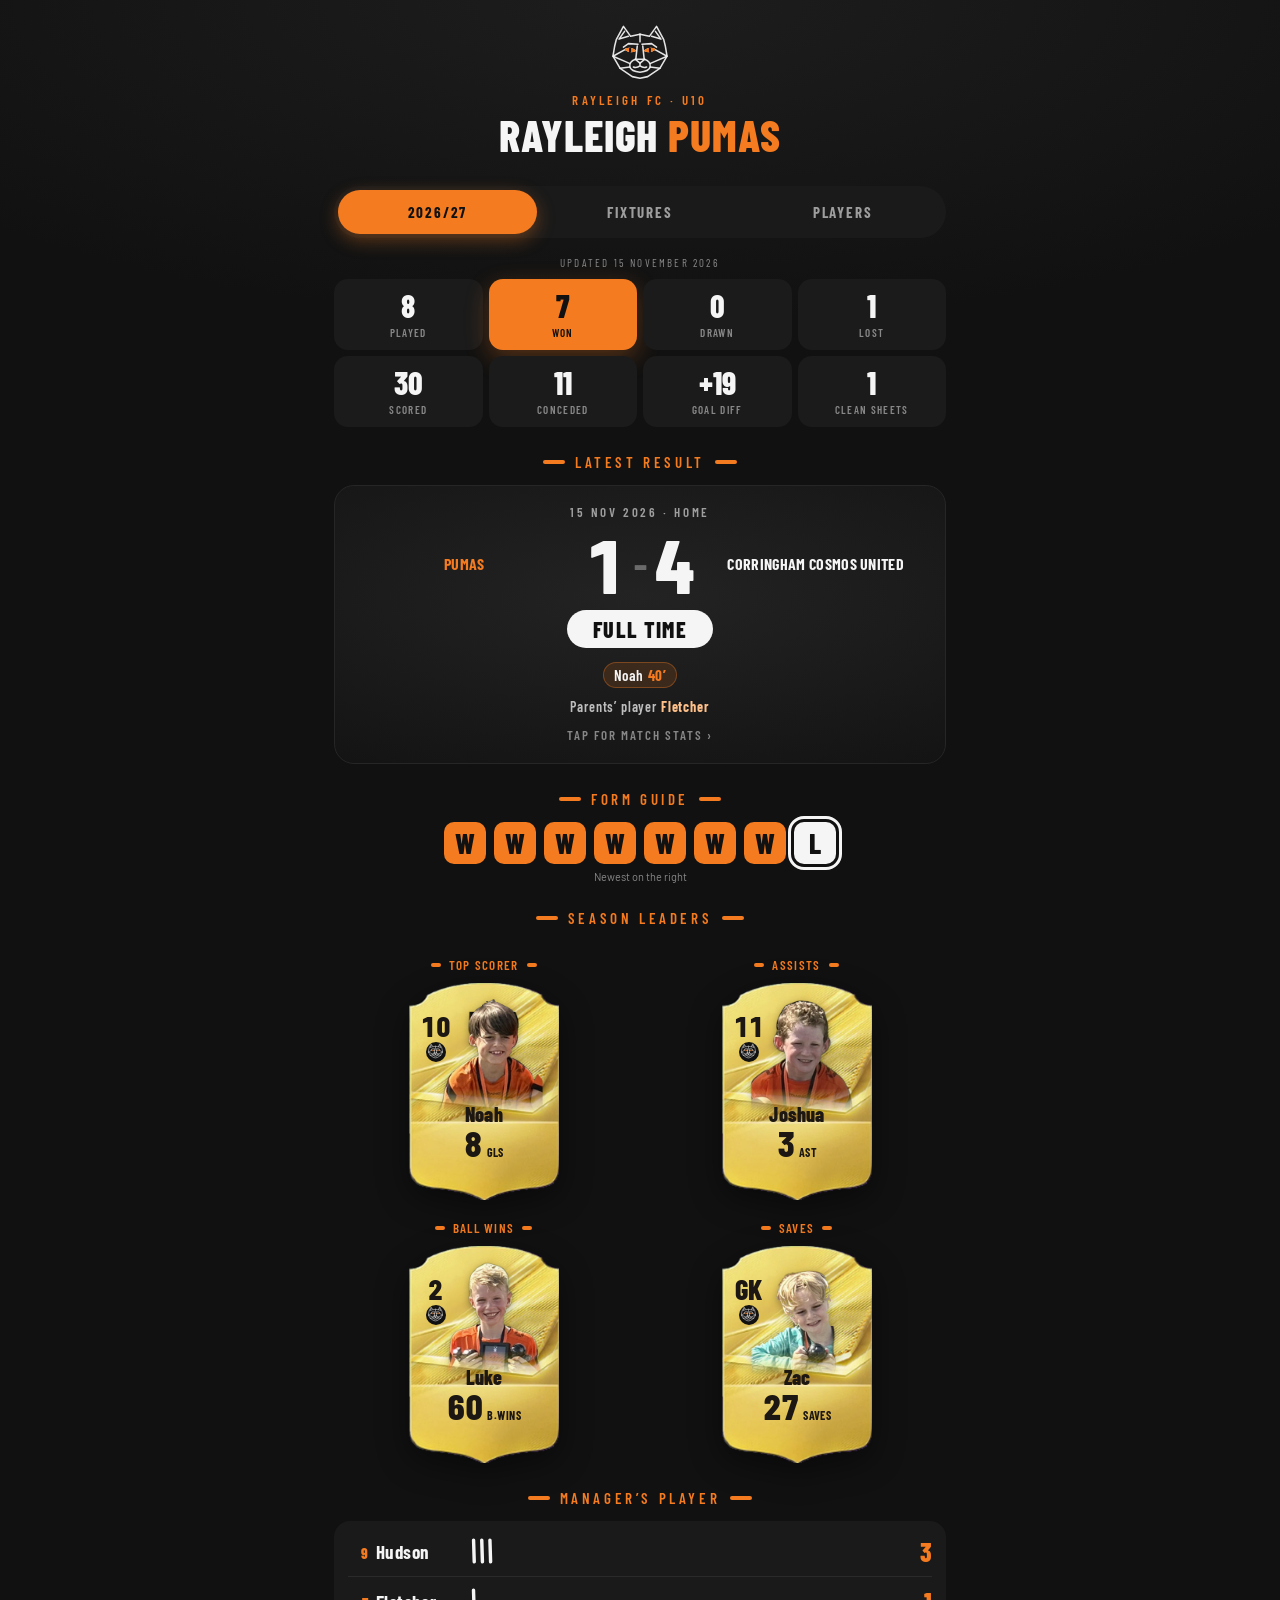
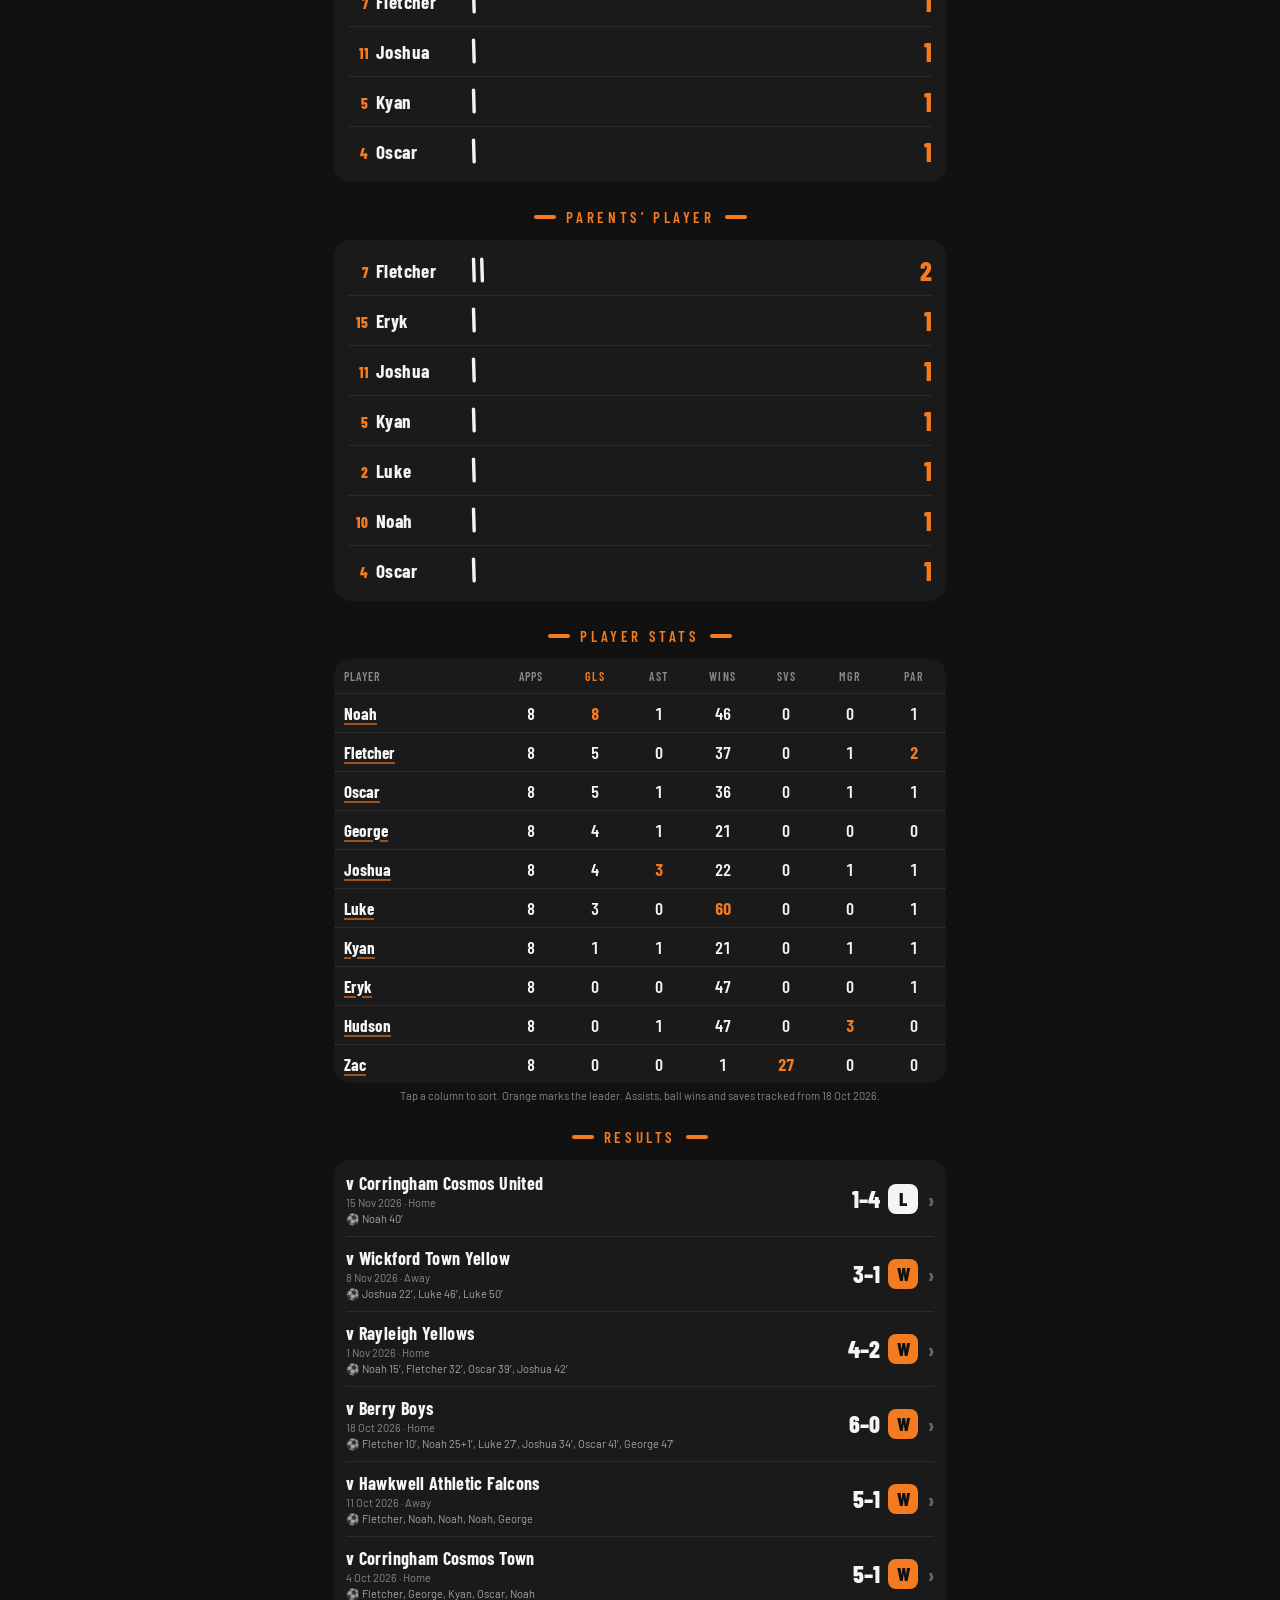
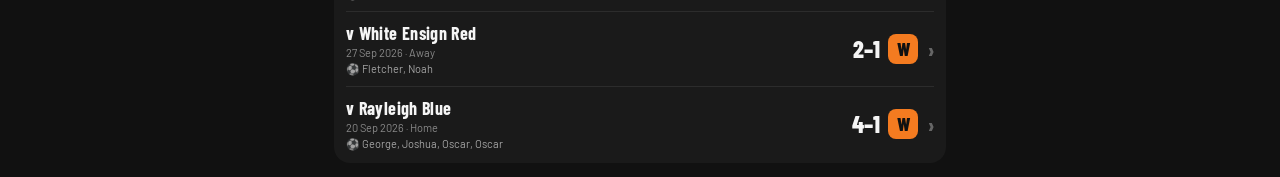
==== commit 24e4307b: "Update 2026/27 stats: Pumas 1-4 Corringham Cosmos United (15 Nov) Co-Authored-By: Claude Opus 5.5 <n" ====
--- a/index.html
+++ b/index.html
@@ -183,9 +183,9 @@
 .lr{position:relative;overflow:hidden;background:radial-gradient(90% 70% at 50% 40%,#232323,#141414);border-radius:20px;padding:18px 14px 20px;text-align:center;border:1px solid #262626;}
 .lr .when{font-family:var(--disp);font-weight:600;font-size:13px;letter-spacing:.2em;text-transform:uppercase;color:rgba(245,245,245,.6);}
 .lr .sb{display:grid;grid-template-columns:minmax(0,1fr) auto minmax(0,1fr);align-items:center;gap:6px;margin:10px 0 6px;}
-.lr .tm{font-family:var(--disp);font-weight:700;font-size:17px;line-height:1.05;text-transform:uppercase;letter-spacing:.02em;}
+.lr .tm{min-width:0;overflow-wrap:anywhere;hyphens:auto;font-family:var(--disp);font-weight:700;font-size:16px;line-height:1.05;text-transform:uppercase;letter-spacing:.02em;}
 .lr .tm.us{color:var(--or)}
-.lr .nums{display:flex;align-items:center;gap:10px;font-family:var(--disp);font-weight:800;font-size:76px;line-height:.9;font-variant-numeric:tabular-nums;}
+.lr .nums{display:flex;align-items:center;gap:8px;font-family:var(--disp);font-weight:800;font-size:76px;line-height:.9;font-variant-numeric:tabular-nums;}
 .lr .nums i{font-style:normal;font-size:34px;color:rgba(245,245,245,.35)}
 .lr .chip{display:inline-block;margin-top:6px;padding:6px 26px;border-radius:999px;background:#F5F5F5;color:var(--bk);font-family:var(--disp);font-weight:800;font-size:22px;letter-spacing:.06em;text-transform:uppercase;}
 .lr.W .chip{background:var(--or);box-shadow:0 0 30px rgba(244,123,32,.7);animation:pulse 1.2s ease-in-out infinite;}
@@ -331,23 +331,23 @@
 </div>
 </div>
 <script id="SD" type="application/json">
-{"21 Sep 2025":[{"n":"Joshua","g":2},{"n":"Oscar","g":1},{"n":"Kyan","g":1}],"28 Sep 2025":[{"n":"Joshua","g":1},{"n":"Oscar","g":1},{"n":"Noah","g":2}],"5 Oct 2025":[{"n":"Joshua","g":1},{"n":"Noah","g":1},{"n":"Hudson","g":1}],"12 Oct 2025":[{"n":"Joshua","g":1},{"n":"George","g":1}],"19 Oct 2025":[{"n":"Joshua","g":1},{"n":"George","g":1}],"26 Oct 2025":[{"n":"Joshua","g":1},{"n":"Oscar","g":3},{"n":"Noah","g":1},{"n":"Kyan","g":2},{"n":"Luke","g":1},{"n":"OG","g":1}],"2 Nov 2025":[{"n":"Noah","g":2},{"n":"Kyan","g":1},{"n":"George","g":1},{"n":"Luke","g":1}],"9 Nov 2025":[{"n":"Joshua","g":2},{"n":"Oscar","g":1},{"n":"Noah","g":1}],"7 Dec 2025":[{"n":"OG","g":1}],"14 Dec 2025":[{"n":"Noah","g":1},{"n":"Luke","g":1}],"11 Jan 2026":[{"n":"Noah","g":1}],"18 Jan 2026":[{"n":"Joshua","g":2},{"n":"Noah","g":1}],"25 Jan 2026":[{"n":"Joshua","g":3},{"n":"Fletcher","g":2},{"n":"Noah","g":1},{"n":"George","g":1},{"n":"OG","g":1}],"1 Mar 2026":[{"n":"Joshua","g":2}],"8 Mar 2026":[{"n":"Joshua","g":1},{"n":"Fletcher","g":1},{"n":"Oscar","g":1},{"n":"Noah","g":1}],"22 Mar 2026":[{"n":"Joshua","g":1},{"n":"Noah","g":2}],"28 Mar 2026":[{"n":"Fletcher","g":2},{"n":"Oscar","g":1},{"n":"Noah","g":2}],"5 Apr 2026":[{"n":"Joshua","g":4},{"n":"Noah","g":4},{"n":"OG","g":1}],"12 Apr 2026":[{"n":"Noah","g":1},{"n":"George","g":1}],"19 Apr 2026":[{"n":"Noah","g":2}],"26 Apr 2026":[{"n":"Joshua","g":1},{"n":"Zac","g":1}],"15 Sep 2024":[{"n":"Joshua","g":1},{"n":"Oscar","g":1},{"n":"Noah","g":3},{"n":"Kyan","g":2}],"22 Sep 2024":[{"n":"Oscar","g":2},{"n":"Noah","g":3},{"n":"Kyan","g":2},{"n":"George","g":3},{"n":"Hudson","g":1}],"29 Sep 2024":[{"n":"Joshua","g":2},{"n":"Fletcher","g":1},{"n":"Oscar","g":1},{"n":"OG","g":1}],"6 Oct 2024":[{"n":"Joshua","g":2},{"n":"Fletcher","g":2},{"n":"Kyan","g":1},{"n":"George","g":1}],"20 Oct 2024":[{"n":"Noah","g":2},{"n":"George","g":1}],"27 Oct 2024":[{"n":"Joshua","g":4},{"n":"Fletcher","g":3},{"n":"George","g":2}],"3 Nov 2024":[{"n":"Fletcher","g":1},{"n":"Noah","g":3},{"n":"Kyan","g":1},{"n":"Hudson","g":3},{"n":"OG","g":1}],"10 Nov 2024":[{"n":"Joshua","g":6},{"n":"Oscar","g":1}],"17 Nov 2024":[{"n":"Oscar","g":3},{"n":"George","g":4}],"24 Nov 2024":[{"n":"Joshua","g":1},{"n":"Noah","g":1}],"1 Dec 2024":[{"n":"Joshua","g":1},{"n":"Fletcher","g":1},{"n":"Zac","g":3},{"n":"Oscar","g":5},{"n":"George","g":2},{"n":"Hudson","g":1},{"n":"OG","g":1}],"15 Dec 2024":[{"n":"Joshua","g":2},{"n":"Fletcher","g":1},{"n":"Oscar","g":1},{"n":"Noah","g":1},{"n":"George","g":2}],"22 Dec 2024":[{"n":"Joshua","g":1},{"n":"Fletcher","g":1},{"n":"Oscar","g":1},{"n":"Kyan","g":1},{"n":"George","g":1}],"25 Jan 2025":[{"n":"Joshua","g":1},{"n":"Oscar","g":3},{"n":"Noah","g":2},{"n":"George","g":1}],"16 Feb 2025":[{"n":"Zac","g":1}],"2 Mar 2025":[{"n":"Joshua","g":1},{"n":"Noah","g":1},{"n":"Kyan","g":1},{"n":"George","g":1},{"n":"Luke","g":1}],"9 Mar 2025":[{"n":"Joshua","g":1},{"n":"Oscar","g":1},{"n":"George","g":1}],"16 Mar 2025":[{"n":"Joshua","g":1},{"n":"Oscar","g":1},{"n":"Noah","g":1},{"n":"Kyan","g":1},{"n":"George","g":1},{"n":"OG","g":1}],"23 Mar 2025":[{"n":"Joshua","g":3},{"n":"Oscar","g":1},{"n":"Noah","g":1},{"n":"Luke","g":1}],"30 Mar 2025":[{"n":"Joshua","g":2},{"n":"Noah","g":1},{"n":"Kyan","g":1}],"6 Apr 2025":[{"n":"Fletcher","g":1}],"13 Apr 2025":[{"n":"Joshua","g":1},{"n":"Luke","g":1}],"20 Apr 2025":[{"n":"Joshua","g":4},{"n":"Fletcher","g":1},{"n":"Oscar","g":2},{"n":"Kyan","g":1},{"n":"George","g":1},{"n":"Luke","g":1}],"17 Sep 2023":[{"n":"Noah","g":1}],"15 Oct 2023":[{"n":"Zac","g":4},{"n":"Noah","g":2},{"n":"Hudson","g":2}],"5 Nov 2023":[{"n":"Fletcher","g":1},{"n":"Noah","g":1},{"n":"George","g":1},{"n":"Hudson","g":1}],"12 Nov 2023":[{"n":"Fletcher","g":1},{"n":"Noah","g":1},{"n":"Kyan","g":1},{"n":"George","g":1},{"n":"Hudson","g":1}],"26 Nov 2023":[{"n":"Noah","g":1},{"n":"George","g":1}],"10 Dec 2023":[{"n":"Kyan","g":1}],"14 Jan 2024":[{"n":"Fletcher","g":2},{"n":"Oscar","g":2},{"n":"Noah","g":1},{"n":"George","g":6}],"21 Jan 2024":[{"n":"Fletcher","g":1},{"n":"Noah","g":2},{"n":"George","g":2}],"4 Feb 2024":[{"n":"Joshua","g":1},{"n":"Oscar","g":1},{"n":"Hudson","g":1}],"21 Feb 2024":[{"n":"Fletcher","g":1},{"n":"Oscar","g":1},{"n":"Noah","g":2}],"10 Mar 2024":[{"n":"Fletcher","g":2},{"n":"George","g":2}],"17 Mar 2024":[{"n":"Fletcher","g":1},{"n":"George","g":1}],"24 Mar 2024":[{"n":"Joshua","g":1},{"n":"Fletcher","g":2},{"n":"Oscar","g":1}],"13 Apr 2024":[{"n":"Joshua","g":1},{"n":"Fletcher","g":2},{"n":"George","g":1}],"14 Apr 2024":[{"n":"George","g":1}],"21 Apr 2024":[{"n":"Fletcher","g":1},{"n":"Kyan","g":1},{"n":"George","g":3}],"28 Apr 2024":[{"n":"Noah","g":1},{"n":"George","g":1},{"n":"OG","g":2}],"20 Sep 2026":[{"n":"George","g":1},{"n":"Joshua","g":1},{"n":"Oscar","g":2}],"27 Sep 2026":[{"n":"Fletcher","g":1},{"n":"Noah","g":1}],"4 Oct 2026":[{"n":"Fletcher","g":1},{"n":"George","g":1},{"n":"Kyan","g":1},{"n":"Oscar","g":1},{"n":"Noah","g":1}],"11 Oct 2026":[{"n":"Fletcher","g":1},{"n":"Noah","g":3},{"n":"George","g":1}],"18 Oct 2026":[{"n":"Fletcher","g":1},{"n":"Noah","g":1},{"n":"Luke","g":1},{"n":"Joshua","g":1},{"n":"Oscar","g":1},{"n":"George","g":1}],"1 Nov 2026":[{"n":"Noah","g":1},{"n":"Fletcher","g":1},{"n":"Oscar","g":1},{"n":"Joshua","g":1}],"8 Nov 2026":[{"n":"Joshua","g":1},{"n":"Luke","g":2}]}
+{"21 Sep 2025":[{"n":"Joshua","g":2},{"n":"Oscar","g":1},{"n":"Kyan","g":1}],"28 Sep 2025":[{"n":"Joshua","g":1},{"n":"Oscar","g":1},{"n":"Noah","g":2}],"5 Oct 2025":[{"n":"Joshua","g":1},{"n":"Noah","g":1},{"n":"Hudson","g":1}],"12 Oct 2025":[{"n":"Joshua","g":1},{"n":"George","g":1}],"19 Oct 2025":[{"n":"Joshua","g":1},{"n":"George","g":1}],"26 Oct 2025":[{"n":"Joshua","g":1},{"n":"Oscar","g":3},{"n":"Noah","g":1},{"n":"Kyan","g":2},{"n":"Luke","g":1},{"n":"OG","g":1}],"2 Nov 2025":[{"n":"Noah","g":2},{"n":"Kyan","g":1},{"n":"George","g":1},{"n":"Luke","g":1}],"9 Nov 2025":[{"n":"Joshua","g":2},{"n":"Oscar","g":1},{"n":"Noah","g":1}],"7 Dec 2025":[{"n":"OG","g":1}],"14 Dec 2025":[{"n":"Noah","g":1},{"n":"Luke","g":1}],"11 Jan 2026":[{"n":"Noah","g":1}],"18 Jan 2026":[{"n":"Joshua","g":2},{"n":"Noah","g":1}],"25 Jan 2026":[{"n":"Joshua","g":3},{"n":"Fletcher","g":2},{"n":"Noah","g":1},{"n":"George","g":1},{"n":"OG","g":1}],"1 Mar 2026":[{"n":"Joshua","g":2}],"8 Mar 2026":[{"n":"Joshua","g":1},{"n":"Fletcher","g":1},{"n":"Oscar","g":1},{"n":"Noah","g":1}],"22 Mar 2026":[{"n":"Joshua","g":1},{"n":"Noah","g":2}],"28 Mar 2026":[{"n":"Fletcher","g":2},{"n":"Oscar","g":1},{"n":"Noah","g":2}],"5 Apr 2026":[{"n":"Joshua","g":4},{"n":"Noah","g":4},{"n":"OG","g":1}],"12 Apr 2026":[{"n":"Noah","g":1},{"n":"George","g":1}],"19 Apr 2026":[{"n":"Noah","g":2}],"26 Apr 2026":[{"n":"Joshua","g":1},{"n":"Zac","g":1}],"15 Sep 2024":[{"n":"Joshua","g":1},{"n":"Oscar","g":1},{"n":"Noah","g":3},{"n":"Kyan","g":2}],"22 Sep 2024":[{"n":"Oscar","g":2},{"n":"Noah","g":3},{"n":"Kyan","g":2},{"n":"George","g":3},{"n":"Hudson","g":1}],"29 Sep 2024":[{"n":"Joshua","g":2},{"n":"Fletcher","g":1},{"n":"Oscar","g":1},{"n":"OG","g":1}],"6 Oct 2024":[{"n":"Joshua","g":2},{"n":"Fletcher","g":2},{"n":"Kyan","g":1},{"n":"George","g":1}],"20 Oct 2024":[{"n":"Noah","g":2},{"n":"George","g":1}],"27 Oct 2024":[{"n":"Joshua","g":4},{"n":"Fletcher","g":3},{"n":"George","g":2}],"3 Nov 2024":[{"n":"Fletcher","g":1},{"n":"Noah","g":3},{"n":"Kyan","g":1},{"n":"Hudson","g":3},{"n":"OG","g":1}],"10 Nov 2024":[{"n":"Joshua","g":6},{"n":"Oscar","g":1}],"17 Nov 2024":[{"n":"Oscar","g":3},{"n":"George","g":4}],"24 Nov 2024":[{"n":"Joshua","g":1},{"n":"Noah","g":1}],"1 Dec 2024":[{"n":"Joshua","g":1},{"n":"Fletcher","g":1},{"n":"Zac","g":3},{"n":"Oscar","g":5},{"n":"George","g":2},{"n":"Hudson","g":1},{"n":"OG","g":1}],"15 Dec 2024":[{"n":"Joshua","g":2},{"n":"Fletcher","g":1},{"n":"Oscar","g":1},{"n":"Noah","g":1},{"n":"George","g":2}],"22 Dec 2024":[{"n":"Joshua","g":1},{"n":"Fletcher","g":1},{"n":"Oscar","g":1},{"n":"Kyan","g":1},{"n":"George","g":1}],"25 Jan 2025":[{"n":"Joshua","g":1},{"n":"Oscar","g":3},{"n":"Noah","g":2},{"n":"George","g":1}],"16 Feb 2025":[{"n":"Zac","g":1}],"2 Mar 2025":[{"n":"Joshua","g":1},{"n":"Noah","g":1},{"n":"Kyan","g":1},{"n":"George","g":1},{"n":"Luke","g":1}],"9 Mar 2025":[{"n":"Joshua","g":1},{"n":"Oscar","g":1},{"n":"George","g":1}],"16 Mar 2025":[{"n":"Joshua","g":1},{"n":"Oscar","g":1},{"n":"Noah","g":1},{"n":"Kyan","g":1},{"n":"George","g":1},{"n":"OG","g":1}],"23 Mar 2025":[{"n":"Joshua","g":3},{"n":"Oscar","g":1},{"n":"Noah","g":1},{"n":"Luke","g":1}],"30 Mar 2025":[{"n":"Joshua","g":2},{"n":"Noah","g":1},{"n":"Kyan","g":1}],"6 Apr 2025":[{"n":"Fletcher","g":1}],"13 Apr 2025":[{"n":"Joshua","g":1},{"n":"Luke","g":1}],"20 Apr 2025":[{"n":"Joshua","g":4},{"n":"Fletcher","g":1},{"n":"Oscar","g":2},{"n":"Kyan","g":1},{"n":"George","g":1},{"n":"Luke","g":1}],"17 Sep 2023":[{"n":"Noah","g":1}],"15 Oct 2023":[{"n":"Zac","g":4},{"n":"Noah","g":2},{"n":"Hudson","g":2}],"5 Nov 2023":[{"n":"Fletcher","g":1},{"n":"Noah","g":1},{"n":"George","g":1},{"n":"Hudson","g":1}],"12 Nov 2023":[{"n":"Fletcher","g":1},{"n":"Noah","g":1},{"n":"Kyan","g":1},{"n":"George","g":1},{"n":"Hudson","g":1}],"26 Nov 2023":[{"n":"Noah","g":1},{"n":"George","g":1}],"10 Dec 2023":[{"n":"Kyan","g":1}],"14 Jan 2024":[{"n":"Fletcher","g":2},{"n":"Oscar","g":2},{"n":"Noah","g":1},{"n":"George","g":6}],"21 Jan 2024":[{"n":"Fletcher","g":1},{"n":"Noah","g":2},{"n":"George","g":2}],"4 Feb 2024":[{"n":"Joshua","g":1},{"n":"Oscar","g":1},{"n":"Hudson","g":1}],"21 Feb 2024":[{"n":"Fletcher","g":1},{"n":"Oscar","g":1},{"n":"Noah","g":2}],"10 Mar 2024":[{"n":"Fletcher","g":2},{"n":"George","g":2}],"17 Mar 2024":[{"n":"Fletcher","g":1},{"n":"George","g":1}],"24 Mar 2024":[{"n":"Joshua","g":1},{"n":"Fletcher","g":2},{"n":"Oscar","g":1}],"13 Apr 2024":[{"n":"Joshua","g":1},{"n":"Fletcher","g":2},{"n":"George","g":1}],"14 Apr 2024":[{"n":"George","g":1}],"21 Apr 2024":[{"n":"Fletcher","g":1},{"n":"Kyan","g":1},{"n":"George","g":3}],"28 Apr 2024":[{"n":"Noah","g":1},{"n":"George","g":1},{"n":"OG","g":2}],"20 Sep 2026":[{"n":"George","g":1},{"n":"Joshua","g":1},{"n":"Oscar","g":2}],"27 Sep 2026":[{"n":"Fletcher","g":1},{"n":"Noah","g":1}],"4 Oct 2026":[{"n":"Fletcher","g":1},{"n":"George","g":1},{"n":"Kyan","g":1},{"n":"Oscar","g":1},{"n":"Noah","g":1}],"11 Oct 2026":[{"n":"Fletcher","g":1},{"n":"Noah","g":3},{"n":"George","g":1}],"18 Oct 2026":[{"n":"Fletcher","g":1},{"n":"Noah","g":1},{"n":"Luke","g":1},{"n":"Joshua","g":1},{"n":"Oscar","g":1},{"n":"George","g":1}],"1 Nov 2026":[{"n":"Noah","g":1},{"n":"Fletcher","g":1},{"n":"Oscar","g":1},{"n":"Joshua","g":1}],"8 Nov 2026":[{"n":"Joshua","g":1},{"n":"Luke","g":2}],"15 Nov 2026":[{"n":"Noah","g":1}]}
 </script>
 <script id="MD" type="application/json">
-[{"s":"2025/26","d":"21 Sep 2025","op":"Hadleigh Red","v":"A","r":"W","p":4,"o":1},{"s":"2025/26","d":"28 Sep 2025","op":"Runwell Sports Blue","v":"H","r":"W","p":4,"o":2},{"s":"2025/26","d":"5 Oct 2025","op":"Corringham Cosmos United","v":"H","r":"D","p":3,"o":3},{"s":"2025/26","d":"12 Oct 2025","op":"Trinity Leopards","v":"A","r":"W","p":2,"o":1},{"s":"2025/26","d":"19 Oct 2025","op":"Leigh Rockets Tigers","v":"H","r":"L","p":2,"o":3},{"s":"2025/26","d":"26 Oct 2025","op":"Rochford Sports","v":"A","r":"W","p":9,"o":0},{"s":"2025/26","d":"2 Nov 2025","op":"Leigh Ramblers Yellow","v":"H","r":"W","p":5,"o":1},{"s":"2025/26","d":"9 Nov 2025","op":"Tilbury Rhinos","v":"A","r":"D","p":4,"o":4},{"s":"2025/26","d":"16 Nov 2025","op":"Catholic United Lions","v":"H","r":"L","p":0,"o":4},{"s":"2025/26","d":"30 Nov 2025","op":"Corringham Cosmos","v":"H","r":"L","p":0,"o":1},{"s":"2025/26","d":"7 Dec 2025","op":"Corinthians","v":"A","r":"D","p":1,"o":1},{"s":"2025/26","d":"14 Dec 2025","op":"Wickford Wolves","v":"H","r":"W","p":2,"o":0},{"s":"2025/26","d":"11 Jan 2026","op":"Hadleigh Red","v":"A","r":"L","p":1,"o":2},{"s":"2025/26","d":"18 Jan 2026","op":"White Ensign","v":"H","r":"W","p":3,"o":0},{"s":"2025/26","d":"25 Jan 2026","op":"New Level Soccer Pumas","v":"H","r":"W","p":8,"o":0},{"s":"2025/26","d":"1 Mar 2026","op":"Corinthians Lions","v":"A","r":"D","p":2,"o":2},{"s":"2025/26","d":"8 Mar 2026","op":"Corringham Cosmos","v":"H","r":"W","p":4,"o":0},{"s":"2025/26","d":"15 Mar 2026","op":"Wickford Wolves Orange","v":"A","r":"D","p":0,"o":0},{"s":"2025/26","d":"22 Mar 2026","op":"Wickford Wolves Grey","v":"H","r":"W","p":3,"o":2},{"s":"2025/26","d":"28 Mar 2026","op":"Hadleigh Red","v":"H","r":"W","p":5,"o":3},{"s":"2025/26","d":"5 Apr 2026","op":"White Ensign","v":"A","r":"W","p":9,"o":0},{"s":"2025/26","d":"12 Apr 2026","op":"New Level Soccer","v":"A","r":"L","p":2,"o":3},{"s":"2025/26","d":"19 Apr 2026","op":"Sporting Basildon","v":"H","r":"W","p":2,"o":1},{"s":"2025/26","d":"26 Apr 2026","op":"Hawkwell Athletic Falcons","v":"A","r":"D","p":2,"o":2},{"s":"2024/25","d":"15 Sep 2024","op":"Leigh Ramblers Purple","v":"H","r":"W","p":7,"o":1},{"s":"2024/25","d":"22 Sep 2024","op":"Academy Tigers","v":"H","r":"W","p":11,"o":0},{"s":"2024/25","d":"29 Sep 2024","op":"Wickford Wolves","v":"A","r":"D","p":5,"o":5},{"s":"2024/25","d":"6 Oct 2024","op":"Wickford Orange","v":"H","r":"W","p":6,"o":0},{"s":"2024/25","d":"20 Oct 2024","op":"Corinthians Lions","v":"A","r":"L","p":3,"o":4},{"s":"2024/25","d":"27 Oct 2024","op":"Academy Tigers","v":"H","r":"W","p":9,"o":1},{"s":"2024/25","d":"3 Nov 2024","op":"Wickford Wolves","v":"A","r":"D","p":9,"o":9},{"s":"2024/25","d":"10 Nov 2024","op":"Wickford Orange","v":"H","r":"W","p":7,"o":2},{"s":"2024/25","d":"17 Nov 2024","op":"New Level Soccer Leopards","v":"H","r":"W","p":7,"o":3},{"s":"2024/25","d":"24 Nov 2024","op":"Leigh Rockets Tigers","v":"A","r":"L","p":2,"o":6},{"s":"2024/25","d":"1 Dec 2024","op":"Great Wakering U9 Girls","v":"H","r":"W","p":14,"o":1},{"s":"2024/25","d":"15 Dec 2024","op":"Woodham Radars Warriors","v":"H","r":"W","p":7,"o":1},{"s":"2024/25","d":"22 Dec 2024","op":"Great Wakering Tigers","v":"A","r":"W","p":5,"o":0},{"s":"2024/25","d":"25 Jan 2025","op":"Great Wakering Colts","v":"H","r":"W","p":7,"o":1},{"s":"2024/25","d":"16 Feb 2025","op":"Trinity Pumas","v":"A","r":"L","p":1,"o":8},{"s":"2024/25","d":"2 Mar 2025","op":"Great Wakering Tigers","v":"A","r":"W","p":5,"o":1},{"s":"2024/25","d":"9 Mar 2025","op":"Benfleet Youth Red","v":"H","r":"W","p":3,"o":1},{"s":"2024/25","d":"16 Mar 2025","op":"Thundersley Leopards","v":"A","r":"W","p":6,"o":3},{"s":"2024/25","d":"23 Mar 2025","op":"Leigh Ramblers Purple","v":"H","r":"W","p":6,"o":1},{"s":"2024/25","d":"30 Mar 2025","op":"Corinthians Lions","v":"A","r":"W","p":4,"o":1},{"s":"2024/25","d":"6 Apr 2025","op":"Academy Tigers","v":"H","r":"D","p":1,"o":1},{"s":"2024/25","d":"13 Apr 2025","op":"Wickford Wolves","v":"A","r":"D","p":2,"o":2},{"s":"2024/25","d":"20 Apr 2025","op":"Wickford Orange","v":"H","r":"W","p":10,"o":1},{"s":"2023/24","d":"17 Sep 2023","op":"Ashingdon Pumas","v":"H","r":"W","p":1,"o":0,"sc":[{"n":"Noah","g":1}]},{"s":"2023/24","d":"1 Oct 2023","op":"Essex Royals Leopards","v":"H","r":"L","p":0,"o":5,"sc":[]},{"s":"2023/24","d":"15 Oct 2023","op":"East Thurrock Raiderettes","v":"A","r":"W","p":8,"o":0,"sc":[{"n":"Zac","g":4},{"n":"Noah","g":2},{"n":"Hudson","g":2}]},{"s":"2023/24","d":"5 Nov 2023","op":"Leigh Ramblers Yellow","v":"H","r":"L","p":4,"o":6,"sc":[{"n":"Fletcher","g":1},{"n":"Noah","g":1},{"n":"George","g":1},{"n":"Hudson","g":1}]},{"s":"2023/24","d":"12 Nov 2023","op":"Corringham Cosmos","v":"A","r":"L","p":5,"o":10,"sc":[{"n":"Fletcher","g":1},{"n":"Noah","g":1},{"n":"Kyan","g":1},{"n":"George","g":1},{"n":"Hudson","g":1}]},{"s":"2023/24","d":"26 Nov 2023","op":"Trinity Leopards","v":"H","r":"L","p":2,"o":9,"sc":[{"n":"Noah","g":1},{"n":"George","g":1}]},{"s":"2023/24","d":"10 Dec 2023","op":"Leigh Ramblers Yellow","v":"A","r":"L","p":1,"o":6,"sc":[{"n":"Kyan","g":1}]},{"s":"2023/24","d":"14 Jan 2024","op":"Leigh Ramblers Girls U8","v":"H","r":"W","p":11,"o":2,"sc":[{"n":"Fletcher","g":2},{"n":"Oscar","g":2},{"n":"Noah","g":1},{"n":"George","g":6}]},{"s":"2023/24","d":"21 Jan 2024","op":"Thundersley Rovers","v":"A","r":"W","p":5,"o":2,"sc":[{"n":"Fletcher","g":1},{"n":"Noah","g":2},{"n":"George","g":2}]},{"s":"2023/24","d":"28 Jan 2024","op":"Hawkwell Cougars","v":"A","r":"L","p":0,"o":10,"sc":[]},{"s":"2023/24","d":"4 Feb 2024","op":"Ashingdon Pumas","v":"A","r":"D","p":3,"o":3,"sc":[{"n":"Joshua","g":1},{"n":"Oscar","g":1},{"n":"Hudson","g":1}]},{"s":"2023/24","d":"21 Feb 2024","op":"Essex Royals Tigers","v":"A","r":"L","p":4,"o":6,"sc":[{"n":"Fletcher","g":1},{"n":"Oscar","g":1},{"n":"Noah","g":2}]},{"s":"2023/24","d":"3 Mar 2024","op":"St Cleres Jaguars","v":"A","r":"L","p":0,"o":8,"sc":[]},{"s":"2023/24","d":"10 Mar 2024","op":"Trinity Leopards","v":"H","r":"L","p":4,"o":9,"sc":[{"n":"Fletcher","g":2},{"n":"George","g":2}]},{"s":"2023/24","d":"17 Mar 2024","op":"Linford Wanderers Blue","v":"A","r":"L","p":2,"o":6,"sc":[{"n":"Fletcher","g":1},{"n":"George","g":1}]},{"s":"2023/24","d":"24 Mar 2024","op":"Rayleigh Lioness","v":"H","r":"L","p":4,"o":5,"sc":[{"n":"Joshua","g":1},{"n":"Fletcher","g":2},{"n":"Oscar","g":1}]},{"s":"2023/24","d":"13 Apr 2024","op":"Canvey","v":"A","r":"L","p":4,"o":9,"sc":[{"n":"Joshua","g":1},{"n":"Fletcher","g":2},{"n":"George","g":1}]},{"s":"2023/24","d":"14 Apr 2024","op":"Leigh Ramblers","v":"A","r":"L","p":1,"o":3,"sc":[{"n":"George","g":1}]},{"s":"2023/24","d":"21 Apr 2024","op":"Leigh Rockets Lions","v":"H","r":"L","p":5,"o":7,"sc":[{"n":"Fletcher","g":1},{"n":"Kyan","g":1},{"n":"George","g":3}]},{"s":"2023/24","d":"28 Apr 2024","op":"East Thurrock Raiderettes","v":"A","r":"W","p":4,"o":2,"sc":[{"n":"Noah","g":1},{"n":"George","g":1},{"n":"OG","g":2}]},{"s":"2026/27","d":"20 Sep 2026","op":"Rayleigh Blue","v":"H","r":"W","p":4,"o":1},{"s":"2026/27","d":"27 Sep 2026","op":"White Ensign Red","v":"A","r":"W","p":2,"o":1},{"s":"2026/27","d":"4 Oct 2026","op":"Corringham Cosmos Town","v":"H","r":"W","p":5,"o":1},{"s":"2026/27","d":"11 Oct 2026","op":"Hawkwell Athletic Falcons","v":"A","r":"W","p":5,"o":1},{"s":"2026/27","d":"18 Oct 2026","op":"Berry Boys","v":"H","r":"W","p":6,"o":0},{"s":"2026/27","d":"1 Nov 2026","op":"Rayleigh Yellows","v":"H","r":"W","p":4,"o":2},{"s":"2026/27","d":"8 Nov 2026","op":"Wickford Town Yellow","v":"A","r":"W","p":3,"o":1}]
+[{"s":"2025/26","d":"21 Sep 2025","op":"Hadleigh Red","v":"A","r":"W","p":4,"o":1},{"s":"2025/26","d":"28 Sep 2025","op":"Runwell Sports Blue","v":"H","r":"W","p":4,"o":2},{"s":"2025/26","d":"5 Oct 2025","op":"Corringham Cosmos United","v":"H","r":"D","p":3,"o":3},{"s":"2025/26","d":"12 Oct 2025","op":"Trinity Leopards","v":"A","r":"W","p":2,"o":1},{"s":"2025/26","d":"19 Oct 2025","op":"Leigh Rockets Tigers","v":"H","r":"L","p":2,"o":3},{"s":"2025/26","d":"26 Oct 2025","op":"Rochford Sports","v":"A","r":"W","p":9,"o":0},{"s":"2025/26","d":"2 Nov 2025","op":"Leigh Ramblers Yellow","v":"H","r":"W","p":5,"o":1},{"s":"2025/26","d":"9 Nov 2025","op":"Tilbury Rhinos","v":"A","r":"D","p":4,"o":4},{"s":"2025/26","d":"16 Nov 2025","op":"Catholic United Lions","v":"H","r":"L","p":0,"o":4},{"s":"2025/26","d":"30 Nov 2025","op":"Corringham Cosmos","v":"H","r":"L","p":0,"o":1},{"s":"2025/26","d":"7 Dec 2025","op":"Corinthians","v":"A","r":"D","p":1,"o":1},{"s":"2025/26","d":"14 Dec 2025","op":"Wickford Wolves","v":"H","r":"W","p":2,"o":0},{"s":"2025/26","d":"11 Jan 2026","op":"Hadleigh Red","v":"A","r":"L","p":1,"o":2},{"s":"2025/26","d":"18 Jan 2026","op":"White Ensign","v":"H","r":"W","p":3,"o":0},{"s":"2025/26","d":"25 Jan 2026","op":"New Level Soccer Pumas","v":"H","r":"W","p":8,"o":0},{"s":"2025/26","d":"1 Mar 2026","op":"Corinthians Lions","v":"A","r":"D","p":2,"o":2},{"s":"2025/26","d":"8 Mar 2026","op":"Corringham Cosmos","v":"H","r":"W","p":4,"o":0},{"s":"2025/26","d":"15 Mar 2026","op":"Wickford Wolves Orange","v":"A","r":"D","p":0,"o":0},{"s":"2025/26","d":"22 Mar 2026","op":"Wickford Wolves Grey","v":"H","r":"W","p":3,"o":2},{"s":"2025/26","d":"28 Mar 2026","op":"Hadleigh Red","v":"H","r":"W","p":5,"o":3},{"s":"2025/26","d":"5 Apr 2026","op":"White Ensign","v":"A","r":"W","p":9,"o":0},{"s":"2025/26","d":"12 Apr 2026","op":"New Level Soccer","v":"A","r":"L","p":2,"o":3},{"s":"2025/26","d":"19 Apr 2026","op":"Sporting Basildon","v":"H","r":"W","p":2,"o":1},{"s":"2025/26","d":"26 Apr 2026","op":"Hawkwell Athletic Falcons","v":"A","r":"D","p":2,"o":2},{"s":"2024/25","d":"15 Sep 2024","op":"Leigh Ramblers Purple","v":"H","r":"W","p":7,"o":1},{"s":"2024/25","d":"22 Sep 2024","op":"Academy Tigers","v":"H","r":"W","p":11,"o":0},{"s":"2024/25","d":"29 Sep 2024","op":"Wickford Wolves","v":"A","r":"D","p":5,"o":5},{"s":"2024/25","d":"6 Oct 2024","op":"Wickford Orange","v":"H","r":"W","p":6,"o":0},{"s":"2024/25","d":"20 Oct 2024","op":"Corinthians Lions","v":"A","r":"L","p":3,"o":4},{"s":"2024/25","d":"27 Oct 2024","op":"Academy Tigers","v":"H","r":"W","p":9,"o":1},{"s":"2024/25","d":"3 Nov 2024","op":"Wickford Wolves","v":"A","r":"D","p":9,"o":9},{"s":"2024/25","d":"10 Nov 2024","op":"Wickford Orange","v":"H","r":"W","p":7,"o":2},{"s":"2024/25","d":"17 Nov 2024","op":"New Level Soccer Leopards","v":"H","r":"W","p":7,"o":3},{"s":"2024/25","d":"24 Nov 2024","op":"Leigh Rockets Tigers","v":"A","r":"L","p":2,"o":6},{"s":"2024/25","d":"1 Dec 2024","op":"Great Wakering U9 Girls","v":"H","r":"W","p":14,"o":1},{"s":"2024/25","d":"15 Dec 2024","op":"Woodham Radars Warriors","v":"H","r":"W","p":7,"o":1},{"s":"2024/25","d":"22 Dec 2024","op":"Great Wakering Tigers","v":"A","r":"W","p":5,"o":0},{"s":"2024/25","d":"25 Jan 2025","op":"Great Wakering Colts","v":"H","r":"W","p":7,"o":1},{"s":"2024/25","d":"16 Feb 2025","op":"Trinity Pumas","v":"A","r":"L","p":1,"o":8},{"s":"2024/25","d":"2 Mar 2025","op":"Great Wakering Tigers","v":"A","r":"W","p":5,"o":1},{"s":"2024/25","d":"9 Mar 2025","op":"Benfleet Youth Red","v":"H","r":"W","p":3,"o":1},{"s":"2024/25","d":"16 Mar 2025","op":"Thundersley Leopards","v":"A","r":"W","p":6,"o":3},{"s":"2024/25","d":"23 Mar 2025","op":"Leigh Ramblers Purple","v":"H","r":"W","p":6,"o":1},{"s":"2024/25","d":"30 Mar 2025","op":"Corinthians Lions","v":"A","r":"W","p":4,"o":1},{"s":"2024/25","d":"6 Apr 2025","op":"Academy Tigers","v":"H","r":"D","p":1,"o":1},{"s":"2024/25","d":"13 Apr 2025","op":"Wickford Wolves","v":"A","r":"D","p":2,"o":2},{"s":"2024/25","d":"20 Apr 2025","op":"Wickford Orange","v":"H","r":"W","p":10,"o":1},{"s":"2023/24","d":"17 Sep 2023","op":"Ashingdon Pumas","v":"H","r":"W","p":1,"o":0,"sc":[{"n":"Noah","g":1}]},{"s":"2023/24","d":"1 Oct 2023","op":"Essex Royals Leopards","v":"H","r":"L","p":0,"o":5,"sc":[]},{"s":"2023/24","d":"15 Oct 2023","op":"East Thurrock Raiderettes","v":"A","r":"W","p":8,"o":0,"sc":[{"n":"Zac","g":4},{"n":"Noah","g":2},{"n":"Hudson","g":2}]},{"s":"2023/24","d":"5 Nov 2023","op":"Leigh Ramblers Yellow","v":"H","r":"L","p":4,"o":6,"sc":[{"n":"Fletcher","g":1},{"n":"Noah","g":1},{"n":"George","g":1},{"n":"Hudson","g":1}]},{"s":"2023/24","d":"12 Nov 2023","op":"Corringham Cosmos","v":"A","r":"L","p":5,"o":10,"sc":[{"n":"Fletcher","g":1},{"n":"Noah","g":1},{"n":"Kyan","g":1},{"n":"George","g":1},{"n":"Hudson","g":1}]},{"s":"2023/24","d":"26 Nov 2023","op":"Trinity Leopards","v":"H","r":"L","p":2,"o":9,"sc":[{"n":"Noah","g":1},{"n":"George","g":1}]},{"s":"2023/24","d":"10 Dec 2023","op":"Leigh Ramblers Yellow","v":"A","r":"L","p":1,"o":6,"sc":[{"n":"Kyan","g":1}]},{"s":"2023/24","d":"14 Jan 2024","op":"Leigh Ramblers Girls U8","v":"H","r":"W","p":11,"o":2,"sc":[{"n":"Fletcher","g":2},{"n":"Oscar","g":2},{"n":"Noah","g":1},{"n":"George","g":6}]},{"s":"2023/24","d":"21 Jan 2024","op":"Thundersley Rovers","v":"A","r":"W","p":5,"o":2,"sc":[{"n":"Fletcher","g":1},{"n":"Noah","g":2},{"n":"George","g":2}]},{"s":"2023/24","d":"28 Jan 2024","op":"Hawkwell Cougars","v":"A","r":"L","p":0,"o":10,"sc":[]},{"s":"2023/24","d":"4 Feb 2024","op":"Ashingdon Pumas","v":"A","r":"D","p":3,"o":3,"sc":[{"n":"Joshua","g":1},{"n":"Oscar","g":1},{"n":"Hudson","g":1}]},{"s":"2023/24","d":"21 Feb 2024","op":"Essex Royals Tigers","v":"A","r":"L","p":4,"o":6,"sc":[{"n":"Fletcher","g":1},{"n":"Oscar","g":1},{"n":"Noah","g":2}]},{"s":"2023/24","d":"3 Mar 2024","op":"St Cleres Jaguars","v":"A","r":"L","p":0,"o":8,"sc":[]},{"s":"2023/24","d":"10 Mar 2024","op":"Trinity Leopards","v":"H","r":"L","p":4,"o":9,"sc":[{"n":"Fletcher","g":2},{"n":"George","g":2}]},{"s":"2023/24","d":"17 Mar 2024","op":"Linford Wanderers Blue","v":"A","r":"L","p":2,"o":6,"sc":[{"n":"Fletcher","g":1},{"n":"George","g":1}]},{"s":"2023/24","d":"24 Mar 2024","op":"Rayleigh Lioness","v":"H","r":"L","p":4,"o":5,"sc":[{"n":"Joshua","g":1},{"n":"Fletcher","g":2},{"n":"Oscar","g":1}]},{"s":"2023/24","d":"13 Apr 2024","op":"Canvey","v":"A","r":"L","p":4,"o":9,"sc":[{"n":"Joshua","g":1},{"n":"Fletcher","g":2},{"n":"George","g":1}]},{"s":"2023/24","d":"14 Apr 2024","op":"Leigh Ramblers","v":"A","r":"L","p":1,"o":3,"sc":[{"n":"George","g":1}]},{"s":"2023/24","d":"21 Apr 2024","op":"Leigh Rockets Lions","v":"H","r":"L","p":5,"o":7,"sc":[{"n":"Fletcher","g":1},{"n":"Kyan","g":1},{"n":"George","g":3}]},{"s":"2023/24","d":"28 Apr 2024","op":"East Thurrock Raiderettes","v":"A","r":"W","p":4,"o":2,"sc":[{"n":"Noah","g":1},{"n":"George","g":1},{"n":"OG","g":2}]},{"s":"2026/27","d":"20 Sep 2026","op":"Rayleigh Blue","v":"H","r":"W","p":4,"o":1},{"s":"2026/27","d":"27 Sep 2026","op":"White Ensign Red","v":"A","r":"W","p":2,"o":1},{"s":"2026/27","d":"4 Oct 2026","op":"Corringham Cosmos Town","v":"H","r":"W","p":5,"o":1},{"s":"2026/27","d":"11 Oct 2026","op":"Hawkwell Athletic Falcons","v":"A","r":"W","p":5,"o":1},{"s":"2026/27","d":"18 Oct 2026","op":"Berry Boys","v":"H","r":"W","p":6,"o":0},{"s":"2026/27","d":"1 Nov 2026","op":"Rayleigh Yellows","v":"H","r":"W","p":4,"o":2},{"s":"2026/27","d":"8 Nov 2026","op":"Wickford Town Yellow","v":"A","r":"W","p":3,"o":1},{"s":"2026/27","d":"15 Nov 2026","op":"Corringham Cosmos United","v":"H","r":"L","p":1,"o":4}]
 </script>
 
 <script id="ZS" type="application/json">
 {"21 Sep 2025":3,"28 Sep 2025":3,"5 Oct 2025":6,"12 Oct 2025":2,"19 Oct 2025":2,"26 Oct 2025":0,"2 Nov 2025":4,"9 Nov 2025":0,"16 Nov 2025":5,"30 Nov 2025":4,"7 Dec 2025":3,"14 Dec 2025":4,"11 Jan 2026":4,"18 Jan 2026":2,"25 Jan 2026":0,"1 Mar 2026":2,"8 Mar 2026":0,"15 Mar 2026":2,"22 Mar 2026":0,"28 Mar 2026":0,"5 Apr 2026":0,"12 Apr 2026":3,"19 Apr 2026":3,"26 Apr 2026":0}
 </script>
 <script id="AD" type="application/json">
-[{"d":"5 Oct 2025","m":"Luke","p":"Joshua"},{"d":"12 Oct 2025","m":"Joshua","p":"Noah"},{"d":"19 Oct 2025","m":"Eryk","p":"Luke"},{"d":"26 Oct 2025","m":"Zac","p":"Oscar"},{"d":"2 Nov 2025","m":"Team","p":"Noah"},{"d":"9 Nov 2025","m":"Joshua","p":"Fletcher"},{"d":"16 Nov 2025","m":"Fletcher","p":"Luke"},{"d":"23 Nov 2025","m":"Noah","p":"Fletcher"},{"d":"30 Nov 2025","m":"Noah","p":"Fletcher"},{"d":"6 Dec 2025","m":"George","p":"Luke"},{"d":"14 Dec 2025","m":"Zac","p":"Zac"},{"d":"11 Jan 2026","m":"Noah","p":"Oscar"},{"d":"18 Jan 2026","m":"Kyan","p":"Kyan"},{"d":"25 Jan 2026","m":"Fletcher, Oscar, Zac, Luke, Kyan, Noah, Hudson","p":"Joshua, Eryk & George"},{"d":"1 Mar 2026","m":"Hudson","p":"Noah"},{"d":"8 Mar 2026","m":"Fletcher","p":"Kyan"},{"d":"15 Mar 2026","m":"Noah","p":"Noah"},{"d":"22 Mar 2026","m":"Luke","p":"Luke"},{"d":"28 Mar 2026","m":"Zac","p":"Eryk"},{"d":"5 Apr 2026","m":"Oscar","p":"Joshua"},{"d":"12 Apr 2026","m":"No one","p":"George"},{"d":"19 Apr 2026","m":"Luke","p":"Noah"},{"d":"26 Apr 2026","m":"Luke","p":"Fletcher"},{"s":"2026/27","d":"20 Sep 2026","m":"Oscar","p":"Fletcher"},{"s":"2026/27","d":"27 Sep 2026","m":"Hudson","p":"Noah"},{"s":"2026/27","d":"4 Oct 2026","m":"Kyan","p":"Kyan"},{"s":"2026/27","d":"11 Oct 2026","m":"Fletcher","p":"Eryk"},{"s":"2026/27","d":"18 Oct 2026","m":"Hudson","p":"Oscar"},{"s":"2026/27","d":"1 Nov 2026","m":"Joshua","p":"Joshua"},{"s":"2026/27","d":"8 Nov 2026","m":"Hudson","p":"Luke"}]
+[{"d":"5 Oct 2025","m":"Luke","p":"Joshua"},{"d":"12 Oct 2025","m":"Joshua","p":"Noah"},{"d":"19 Oct 2025","m":"Eryk","p":"Luke"},{"d":"26 Oct 2025","m":"Zac","p":"Oscar"},{"d":"2 Nov 2025","m":"Team","p":"Noah"},{"d":"9 Nov 2025","m":"Joshua","p":"Fletcher"},{"d":"16 Nov 2025","m":"Fletcher","p":"Luke"},{"d":"23 Nov 2025","m":"Noah","p":"Fletcher"},{"d":"30 Nov 2025","m":"Noah","p":"Fletcher"},{"d":"6 Dec 2025","m":"George","p":"Luke"},{"d":"14 Dec 2025","m":"Zac","p":"Zac"},{"d":"11 Jan 2026","m":"Noah","p":"Oscar"},{"d":"18 Jan 2026","m":"Kyan","p":"Kyan"},{"d":"25 Jan 2026","m":"Fletcher, Oscar, Zac, Luke, Kyan, Noah, Hudson","p":"Joshua, Eryk & George"},{"d":"1 Mar 2026","m":"Hudson","p":"Noah"},{"d":"8 Mar 2026","m":"Fletcher","p":"Kyan"},{"d":"15 Mar 2026","m":"Noah","p":"Noah"},{"d":"22 Mar 2026","m":"Luke","p":"Luke"},{"d":"28 Mar 2026","m":"Zac","p":"Eryk"},{"d":"5 Apr 2026","m":"Oscar","p":"Joshua"},{"d":"12 Apr 2026","m":"No one","p":"George"},{"d":"19 Apr 2026","m":"Luke","p":"Noah"},{"d":"26 Apr 2026","m":"Luke","p":"Fletcher"},{"s":"2026/27","d":"20 Sep 2026","m":"Oscar","p":"Fletcher"},{"s":"2026/27","d":"27 Sep 2026","m":"Hudson","p":"Noah"},{"s":"2026/27","d":"4 Oct 2026","m":"Kyan","p":"Kyan"},{"s":"2026/27","d":"11 Oct 2026","m":"Fletcher","p":"Eryk"},{"s":"2026/27","d":"18 Oct 2026","m":"Hudson","p":"Oscar"},{"s":"2026/27","d":"1 Nov 2026","m":"Joshua","p":"Joshua"},{"s":"2026/27","d":"8 Nov 2026","m":"Hudson","p":"Luke"},{"s":"2026/27","d":"15 Nov 2026","m":"No one","p":"Fletcher"}]
 </script>
 <script id="LS" type="application/json">
-{"season":"2026/27","updated":"2026-11-09","tracked":"18 Oct 2026","matches":[{"d":"20 Sep 2026","op":"Rayleigh Blue","v":"H","r":"W","p":4,"o":1,"goals":[{"n":"George","min":null},{"n":"Joshua","min":null},{"n":"Oscar","min":null},{"n":"Oscar","min":null}],"mgr":"Oscar","par":"Fletcher","st":{"George":[1,0,0,0],"Joshua":[1,0,0,0],"Oscar":[2,0,0,0]},"ag":[null],"miss":[],"tr":false},{"d":"27 Sep 2026","op":"White Ensign Red","v":"A","r":"W","p":2,"o":1,"goals":[{"n":"Fletcher","min":null},{"n":"Noah","min":null}],"mgr":"Hudson","par":"Noah","st":{"Fletcher":[1,0,0,0],"Noah":[1,0,0,0]},"ag":[null],"miss":[],"tr":false},{"d":"4 Oct 2026","op":"Corringham Cosmos Town","v":"H","r":"W","p":5,"o":1,"goals":[{"n":"Fletcher","min":null},{"n":"George","min":null},{"n":"Kyan","min":null},{"n":"Oscar","min":null},{"n":"Noah","min":null}],"mgr":"Kyan","par":"Kyan","st":{"Fletcher":[1,0,0,0],"George":[1,0,0,0],"Kyan":[1,0,0,0],"Oscar":[1,0,0,0],"Noah":[1,0,0,0]},"ag":[null],"miss":[],"tr":false},{"d":"11 Oct 2026","op":"Hawkwell Athletic Falcons","v":"A","r":"W","p":5,"o":1,"goals":[{"n":"Fletcher","min":null},{"n":"Noah","min":null},{"n":"Noah","min":null},{"n":"Noah","min":null},{"n":"George","min":null}],"mgr":"Fletcher","par":"Eryk","st":{"Fletcher":[1,0,0,0],"Noah":[3,0,0,0],"George":[1,0,0,0]},"ag":[null],"miss":[],"tr":false},{"d":"18 Oct 2026","op":"Berry Boys","v":"H","r":"W","p":6,"o":0,"goals":[{"n":"Fletcher","min":"10"},{"n":"Noah","min":"25+1"},{"n":"Luke","min":"27"},{"n":"Joshua","min":"34"},{"n":"Oscar","min":"41"},{"n":"George","min":"47"}],"mgr":"Hudson","par":"Oscar","st":{"Oscar":[1,0,9,0],"Noah":[1,0,12,0],"Fletcher":[1,0,7,0],"Hudson":[0,0,10,0],"Luke":[1,0,18,0],"Eryk":[0,0,11,0],"Zac":[0,0,1,6],"Kyan":[0,1,8,0],"Joshua":[1,1,3,0],"George":[1,0,7,0]},"ag":[],"miss":[],"tr":true},{"d":"1 Nov 2026","op":"Rayleigh Yellows","v":"H","r":"W","p":4,"o":2,"goals":[{"n":"Noah","min":"15"},{"n":"Fletcher","min":"32"},{"n":"Oscar","min":"39"},{"n":"Joshua","min":"42"}],"mgr":"Joshua","par":"Joshua","st":{"Eryk":[0,0,15,0],"Luke":[0,0,14,0],"Fletcher":[1,0,13,0],"Noah":[1,1,14,0],"Kyan":[0,0,5,0],"Joshua":[1,2,9,0],"Zac":[0,0,0,6],"Hudson":[0,0,11,0],"Oscar":[1,1,8,0],"George":[0,0,7,0]},"ag":["7","8"],"miss":[],"tr":true},{"d":"8 Nov 2026","op":"Wickford Town Yellow","v":"A","r":"W","p":3,"o":1,"goals":[{"n":"Joshua","min":"22"},{"n":"Luke","min":"46"},{"n":"Luke","min":"50"}],"mgr":"Hudson","par":"Luke","st":{"Fletcher":[0,0,12,0],"Zac":[0,0,0,9],"Hudson":[0,1,18,0],"George":[0,0,5,0],"Eryk":[0,0,9,0],"Oscar":[0,0,12,0],"Joshua":[1,0,6,0],"Luke":[2,0,10,0],"Noah":[0,0,12,0],"Kyan":[0,0,4,0]},"ag":["30"],"miss":[],"tr":true}],"players":{"Eryk":{"apps":7,"g":0,"a":0,"w":35,"s":0,"mgr":0,"par":1},"Fletcher":{"apps":7,"g":5,"a":0,"w":32,"s":0,"mgr":1,"par":1},"George":{"apps":7,"g":4,"a":0,"w":19,"s":0,"mgr":0,"par":0},"Hudson":{"apps":7,"g":0,"a":1,"w":39,"s":0,"mgr":3,"par":0},"Joshua":{"apps":7,"g":4,"a":3,"w":18,"s":0,"mgr":1,"par":1},"Kyan":{"apps":7,"g":1,"a":1,"w":17,"s":0,"mgr":1,"par":1},"Luke":{"apps":7,"g":3,"a":0,"w":42,"s":0,"mgr":0,"par":1},"Noah":{"apps":7,"g":7,"a":1,"w":38,"s":0,"mgr":0,"par":1},"Oscar":{"apps":7,"g":5,"a":1,"w":29,"s":0,"mgr":1,"par":1},"Zac":{"apps":7,"g":0,"a":0,"w":1,"s":21,"mgr":0,"par":0}}}
+{"season":"2026/27","updated":"2026-11-15","tracked":"18 Oct 2026","matches":[{"d":"20 Sep 2026","op":"Rayleigh Blue","v":"H","r":"W","p":4,"o":1,"goals":[{"n":"George","min":null},{"n":"Joshua","min":null},{"n":"Oscar","min":null},{"n":"Oscar","min":null}],"mgr":"Oscar","par":"Fletcher","st":{"George":[1,0,0,0],"Joshua":[1,0,0,0],"Oscar":[2,0,0,0]},"ag":[null],"miss":[],"tr":false},{"d":"27 Sep 2026","op":"White Ensign Red","v":"A","r":"W","p":2,"o":1,"goals":[{"n":"Fletcher","min":null},{"n":"Noah","min":null}],"mgr":"Hudson","par":"Noah","st":{"Fletcher":[1,0,0,0],"Noah":[1,0,0,0]},"ag":[null],"miss":[],"tr":false},{"d":"4 Oct 2026","op":"Corringham Cosmos Town","v":"H","r":"W","p":5,"o":1,"goals":[{"n":"Fletcher","min":null},{"n":"George","min":null},{"n":"Kyan","min":null},{"n":"Oscar","min":null},{"n":"Noah","min":null}],"mgr":"Kyan","par":"Kyan","st":{"Fletcher":[1,0,0,0],"George":[1,0,0,0],"Kyan":[1,0,0,0],"Oscar":[1,0,0,0],"Noah":[1,0,0,0]},"ag":[null],"miss":[],"tr":false},{"d":"11 Oct 2026","op":"Hawkwell Athletic Falcons","v":"A","r":"W","p":5,"o":1,"goals":[{"n":"Fletcher","min":null},{"n":"Noah","min":null},{"n":"Noah","min":null},{"n":"Noah","min":null},{"n":"George","min":null}],"mgr":"Fletcher","par":"Eryk","st":{"Fletcher":[1,0,0,0],"Noah":[3,0,0,0],"George":[1,0,0,0]},"ag":[null],"miss":[],"tr":false},{"d":"18 Oct 2026","op":"Berry Boys","v":"H","r":"W","p":6,"o":0,"goals":[{"n":"Fletcher","min":"10"},{"n":"Noah","min":"25+1"},{"n":"Luke","min":"27"},{"n":"Joshua","min":"34"},{"n":"Oscar","min":"41"},{"n":"George","min":"47"}],"mgr":"Hudson","par":"Oscar","st":{"Oscar":[1,0,9,0],"Noah":[1,0,12,0],"Fletcher":[1,0,7,0],"Hudson":[0,0,10,0],"Luke":[1,0,18,0],"Eryk":[0,0,11,0],"Zac":[0,0,1,6],"Kyan":[0,1,8,0],"Joshua":[1,1,3,0],"George":[1,0,7,0]},"ag":[],"miss":[],"tr":true},{"d":"1 Nov 2026","op":"Rayleigh Yellows","v":"H","r":"W","p":4,"o":2,"goals":[{"n":"Noah","min":"15"},{"n":"Fletcher","min":"32"},{"n":"Oscar","min":"39"},{"n":"Joshua","min":"42"}],"mgr":"Joshua","par":"Joshua","st":{"Eryk":[0,0,15,0],"Luke":[0,0,14,0],"Fletcher":[1,0,13,0],"Noah":[1,1,14,0],"Kyan":[0,0,5,0],"Joshua":[1,2,9,0],"Zac":[0,0,0,6],"Hudson":[0,0,11,0],"Oscar":[1,1,8,0],"George":[0,0,7,0]},"ag":["7","8"],"miss":[],"tr":true},{"d":"8 Nov 2026","op":"Wickford Town Yellow","v":"A","r":"W","p":3,"o":1,"goals":[{"n":"Joshua","min":"22"},{"n":"Luke","min":"46"},{"n":"Luke","min":"50"}],"mgr":"Hudson","par":"Luke","st":{"Fletcher":[0,0,12,0],"Zac":[0,0,0,9],"Hudson":[0,1,18,0],"George":[0,0,5,0],"Eryk":[0,0,9,0],"Oscar":[0,0,12,0],"Joshua":[1,0,6,0],"Luke":[2,0,10,0],"Noah":[0,0,12,0],"Kyan":[0,0,4,0]},"ag":["30"],"miss":[],"tr":true},{"d":"15 Nov 2026","op":"Corringham Cosmos United","v":"H","r":"L","p":1,"o":4,"goals":[{"n":"Noah","min":"40"}],"mgr":"","par":"Fletcher","st":{"Noah":[1,0,8,0],"Luke":[0,0,18,0],"Hudson":[0,0,8,0],"Zac":[0,0,0,6],"Joshua":[0,0,4,0],"Kyan":[0,0,4,0],"Eryk":[0,0,12,0],"George":[0,1,2,0],"Fletcher":[0,0,5,0],"Oscar":[0,0,7,0]},"ag":["19","20","21","39"],"miss":[],"tr":true}],"players":{"Eryk":{"apps":8,"g":0,"a":0,"w":47,"s":0,"mgr":0,"par":1},"Fletcher":{"apps":8,"g":5,"a":0,"w":37,"s":0,"mgr":1,"par":2},"George":{"apps":8,"g":4,"a":1,"w":21,"s":0,"mgr":0,"par":0},"Hudson":{"apps":8,"g":0,"a":1,"w":47,"s":0,"mgr":3,"par":0},"Joshua":{"apps":8,"g":4,"a":3,"w":22,"s":0,"mgr":1,"par":1},"Kyan":{"apps":8,"g":1,"a":1,"w":21,"s":0,"mgr":1,"par":1},"Luke":{"apps":8,"g":3,"a":0,"w":60,"s":0,"mgr":0,"par":1},"Noah":{"apps":8,"g":8,"a":1,"w":46,"s":0,"mgr":0,"par":1},"Oscar":{"apps":8,"g":5,"a":1,"w":36,"s":0,"mgr":1,"par":1},"Zac":{"apps":8,"g":0,"a":0,"w":1,"s":27,"mgr":0,"par":0}}}
 </script>
 <script id="AP" type="application/json">
-{"Joshua":{"2025/26":24,"2024/25":23,"2023/24":19,"2026/27":7},"Fletcher":{"2025/26":24,"2024/25":22,"2023/24":19,"2026/27":7},"Zac":{"2025/26":24,"2024/25":22,"2023/24":20,"2026/27":7},"Oscar":{"2025/26":23,"2024/25":21,"2023/24":17,"2026/27":7},"Noah":{"2025/26":23,"2024/25":20,"2023/24":19,"2026/27":7},"Kyan":{"2025/26":20,"2024/25":19,"2023/24":14,"2026/27":7},"George":{"2025/26":24,"2024/25":23,"2023/24":19,"2026/27":7},"Hudson":{"2025/26":21,"2024/25":22,"2023/24":16,"2026/27":7},"Luke":{"2025/26":23,"2024/25":7,"2023/24":0,"2026/27":7},"Eryk":{"2025/26":21,"2024/25":0,"2023/24":0,"2026/27":7}}
+{"Joshua":{"2025/26":24,"2024/25":23,"2023/24":19,"2026/27":8},"Fletcher":{"2025/26":24,"2024/25":22,"2023/24":19,"2026/27":8},"Zac":{"2025/26":24,"2024/25":22,"2023/24":20,"2026/27":8},"Oscar":{"2025/26":23,"2024/25":21,"2023/24":17,"2026/27":8},"Noah":{"2025/26":23,"2024/25":20,"2023/24":19,"2026/27":8},"Kyan":{"2025/26":20,"2024/25":19,"2023/24":14,"2026/27":8},"George":{"2025/26":24,"2024/25":23,"2023/24":19,"2026/27":8},"Hudson":{"2025/26":21,"2024/25":22,"2023/24":16,"2026/27":8},"Luke":{"2025/26":23,"2024/25":7,"2023/24":0,"2026/27":8},"Eryk":{"2025/26":21,"2024/25":0,"2023/24":0,"2026/27":8}}
 </script>
 <script>
 
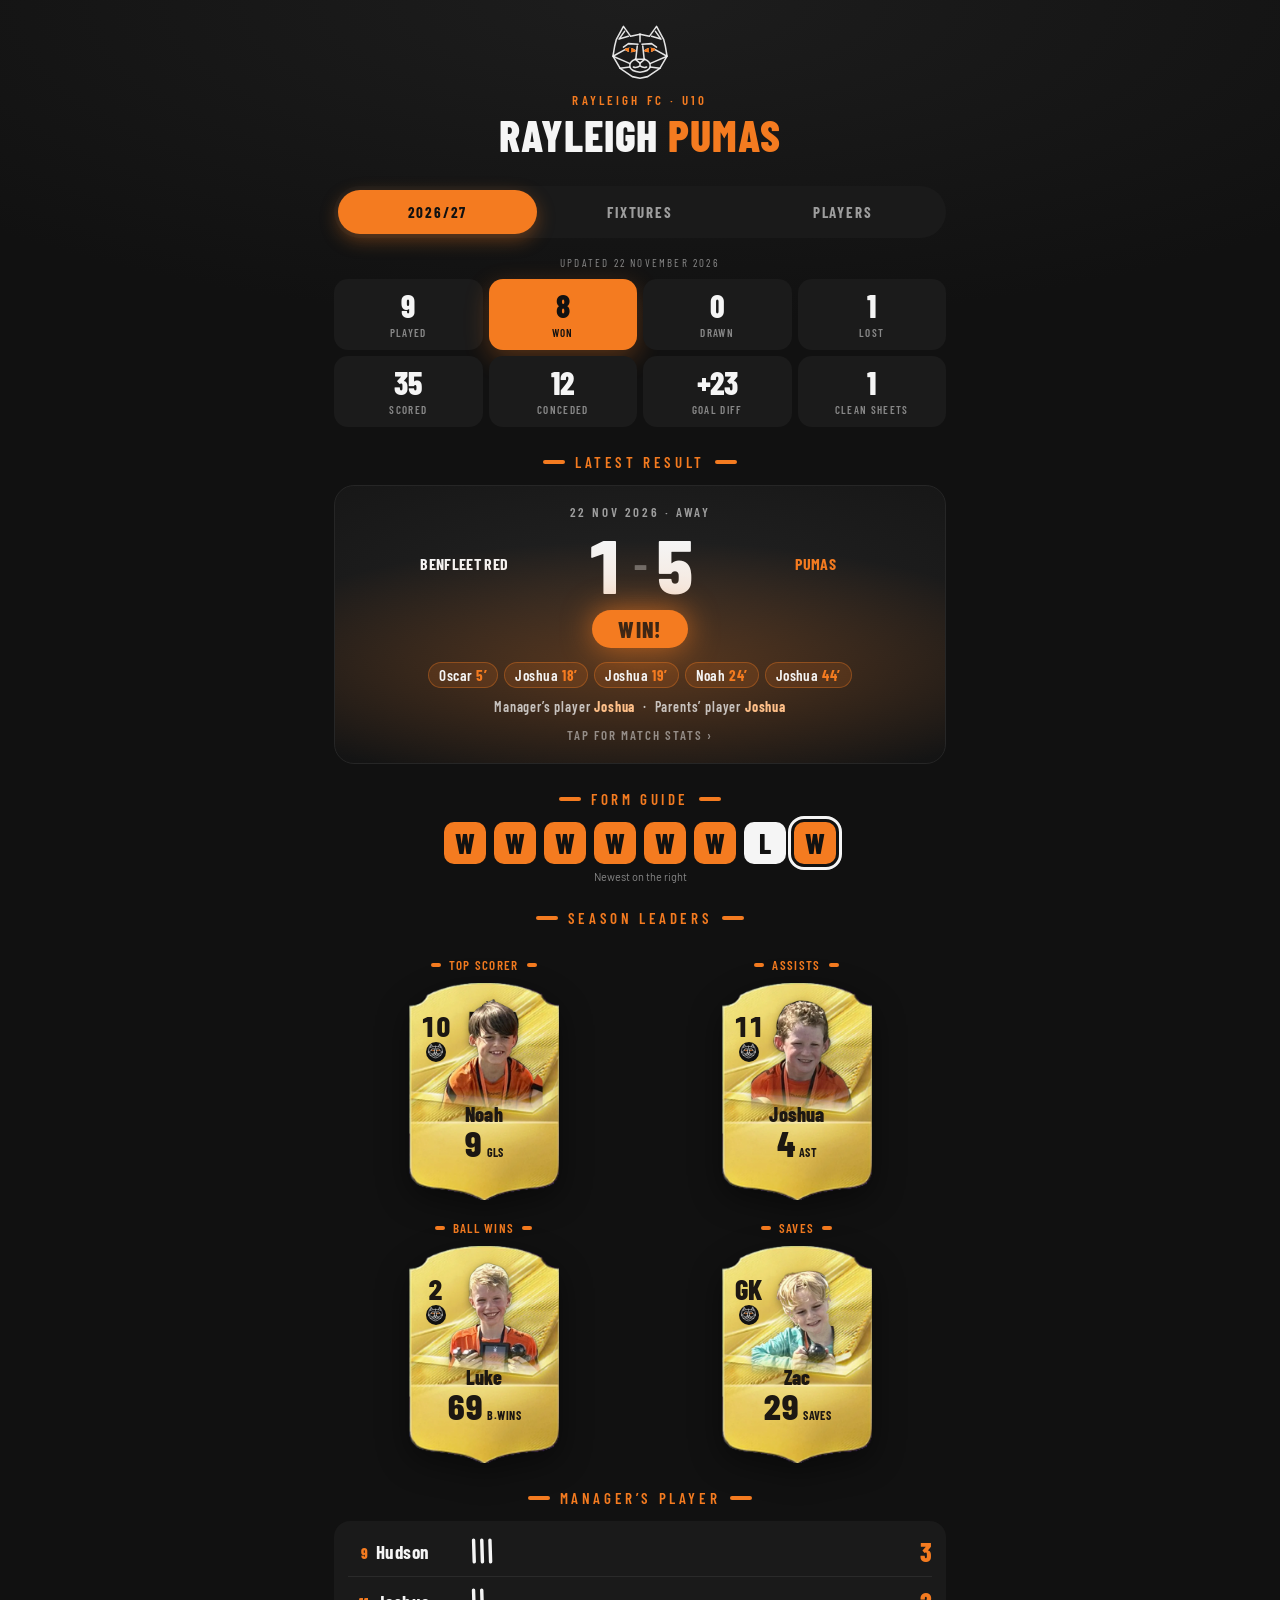
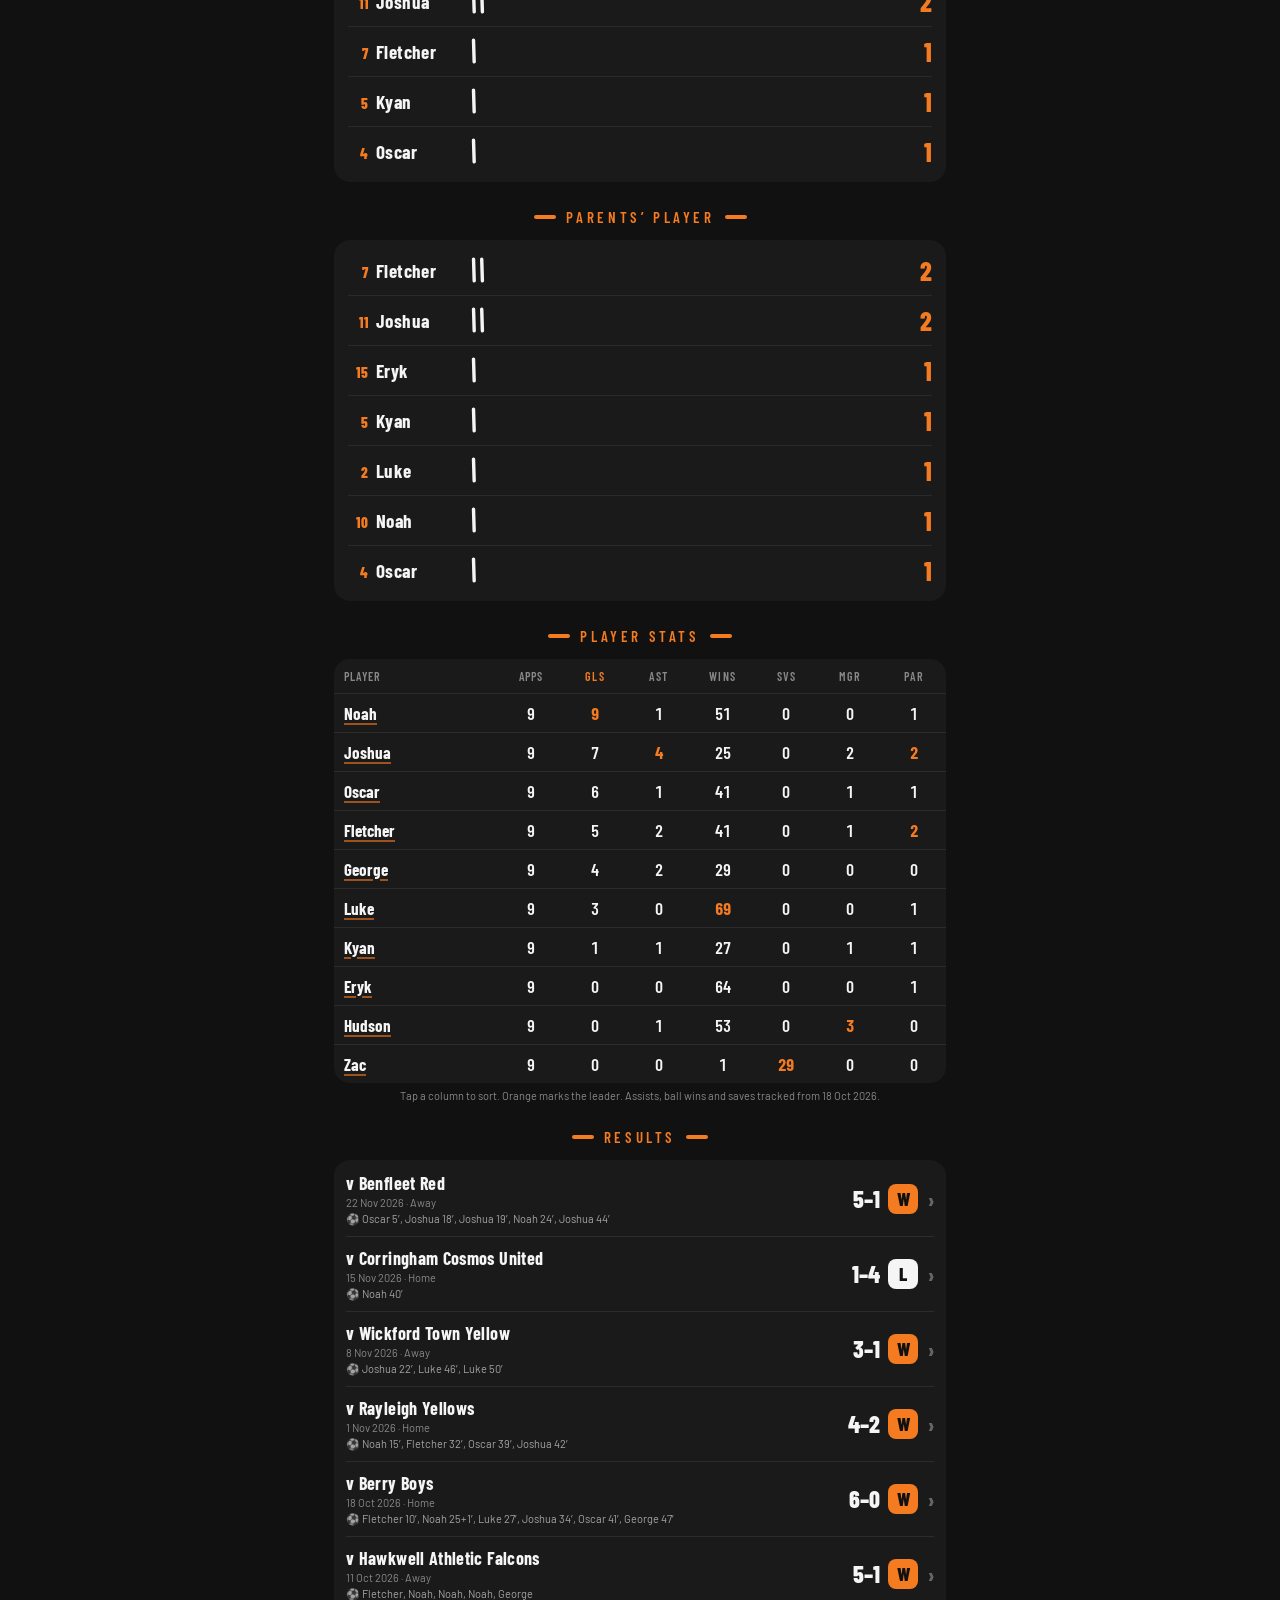
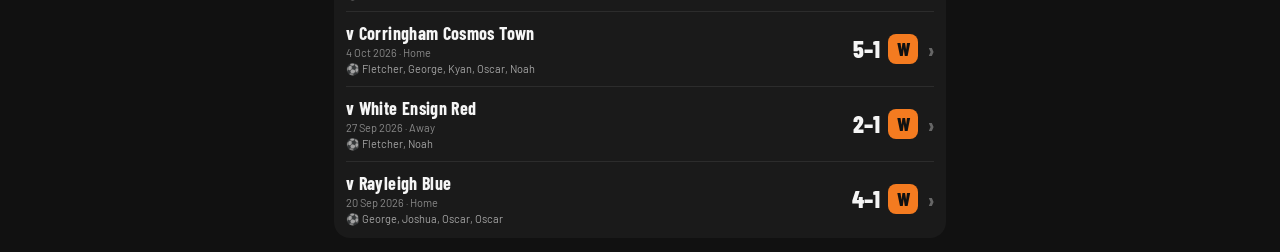
==== commit 7f63f9d0: "Update 2026/27 stats: Pumas 5-1 Benfleet Red (22 Nov); save latest video scenes Co-Authored-By: Clau" ====
--- a/index.html
+++ b/index.html
@@ -331,23 +331,23 @@
 </div>
 </div>
 <script id="SD" type="application/json">
-{"21 Sep 2025":[{"n":"Joshua","g":2},{"n":"Oscar","g":1},{"n":"Kyan","g":1}],"28 Sep 2025":[{"n":"Joshua","g":1},{"n":"Oscar","g":1},{"n":"Noah","g":2}],"5 Oct 2025":[{"n":"Joshua","g":1},{"n":"Noah","g":1},{"n":"Hudson","g":1}],"12 Oct 2025":[{"n":"Joshua","g":1},{"n":"George","g":1}],"19 Oct 2025":[{"n":"Joshua","g":1},{"n":"George","g":1}],"26 Oct 2025":[{"n":"Joshua","g":1},{"n":"Oscar","g":3},{"n":"Noah","g":1},{"n":"Kyan","g":2},{"n":"Luke","g":1},{"n":"OG","g":1}],"2 Nov 2025":[{"n":"Noah","g":2},{"n":"Kyan","g":1},{"n":"George","g":1},{"n":"Luke","g":1}],"9 Nov 2025":[{"n":"Joshua","g":2},{"n":"Oscar","g":1},{"n":"Noah","g":1}],"7 Dec 2025":[{"n":"OG","g":1}],"14 Dec 2025":[{"n":"Noah","g":1},{"n":"Luke","g":1}],"11 Jan 2026":[{"n":"Noah","g":1}],"18 Jan 2026":[{"n":"Joshua","g":2},{"n":"Noah","g":1}],"25 Jan 2026":[{"n":"Joshua","g":3},{"n":"Fletcher","g":2},{"n":"Noah","g":1},{"n":"George","g":1},{"n":"OG","g":1}],"1 Mar 2026":[{"n":"Joshua","g":2}],"8 Mar 2026":[{"n":"Joshua","g":1},{"n":"Fletcher","g":1},{"n":"Oscar","g":1},{"n":"Noah","g":1}],"22 Mar 2026":[{"n":"Joshua","g":1},{"n":"Noah","g":2}],"28 Mar 2026":[{"n":"Fletcher","g":2},{"n":"Oscar","g":1},{"n":"Noah","g":2}],"5 Apr 2026":[{"n":"Joshua","g":4},{"n":"Noah","g":4},{"n":"OG","g":1}],"12 Apr 2026":[{"n":"Noah","g":1},{"n":"George","g":1}],"19 Apr 2026":[{"n":"Noah","g":2}],"26 Apr 2026":[{"n":"Joshua","g":1},{"n":"Zac","g":1}],"15 Sep 2024":[{"n":"Joshua","g":1},{"n":"Oscar","g":1},{"n":"Noah","g":3},{"n":"Kyan","g":2}],"22 Sep 2024":[{"n":"Oscar","g":2},{"n":"Noah","g":3},{"n":"Kyan","g":2},{"n":"George","g":3},{"n":"Hudson","g":1}],"29 Sep 2024":[{"n":"Joshua","g":2},{"n":"Fletcher","g":1},{"n":"Oscar","g":1},{"n":"OG","g":1}],"6 Oct 2024":[{"n":"Joshua","g":2},{"n":"Fletcher","g":2},{"n":"Kyan","g":1},{"n":"George","g":1}],"20 Oct 2024":[{"n":"Noah","g":2},{"n":"George","g":1}],"27 Oct 2024":[{"n":"Joshua","g":4},{"n":"Fletcher","g":3},{"n":"George","g":2}],"3 Nov 2024":[{"n":"Fletcher","g":1},{"n":"Noah","g":3},{"n":"Kyan","g":1},{"n":"Hudson","g":3},{"n":"OG","g":1}],"10 Nov 2024":[{"n":"Joshua","g":6},{"n":"Oscar","g":1}],"17 Nov 2024":[{"n":"Oscar","g":3},{"n":"George","g":4}],"24 Nov 2024":[{"n":"Joshua","g":1},{"n":"Noah","g":1}],"1 Dec 2024":[{"n":"Joshua","g":1},{"n":"Fletcher","g":1},{"n":"Zac","g":3},{"n":"Oscar","g":5},{"n":"George","g":2},{"n":"Hudson","g":1},{"n":"OG","g":1}],"15 Dec 2024":[{"n":"Joshua","g":2},{"n":"Fletcher","g":1},{"n":"Oscar","g":1},{"n":"Noah","g":1},{"n":"George","g":2}],"22 Dec 2024":[{"n":"Joshua","g":1},{"n":"Fletcher","g":1},{"n":"Oscar","g":1},{"n":"Kyan","g":1},{"n":"George","g":1}],"25 Jan 2025":[{"n":"Joshua","g":1},{"n":"Oscar","g":3},{"n":"Noah","g":2},{"n":"George","g":1}],"16 Feb 2025":[{"n":"Zac","g":1}],"2 Mar 2025":[{"n":"Joshua","g":1},{"n":"Noah","g":1},{"n":"Kyan","g":1},{"n":"George","g":1},{"n":"Luke","g":1}],"9 Mar 2025":[{"n":"Joshua","g":1},{"n":"Oscar","g":1},{"n":"George","g":1}],"16 Mar 2025":[{"n":"Joshua","g":1},{"n":"Oscar","g":1},{"n":"Noah","g":1},{"n":"Kyan","g":1},{"n":"George","g":1},{"n":"OG","g":1}],"23 Mar 2025":[{"n":"Joshua","g":3},{"n":"Oscar","g":1},{"n":"Noah","g":1},{"n":"Luke","g":1}],"30 Mar 2025":[{"n":"Joshua","g":2},{"n":"Noah","g":1},{"n":"Kyan","g":1}],"6 Apr 2025":[{"n":"Fletcher","g":1}],"13 Apr 2025":[{"n":"Joshua","g":1},{"n":"Luke","g":1}],"20 Apr 2025":[{"n":"Joshua","g":4},{"n":"Fletcher","g":1},{"n":"Oscar","g":2},{"n":"Kyan","g":1},{"n":"George","g":1},{"n":"Luke","g":1}],"17 Sep 2023":[{"n":"Noah","g":1}],"15 Oct 2023":[{"n":"Zac","g":4},{"n":"Noah","g":2},{"n":"Hudson","g":2}],"5 Nov 2023":[{"n":"Fletcher","g":1},{"n":"Noah","g":1},{"n":"George","g":1},{"n":"Hudson","g":1}],"12 Nov 2023":[{"n":"Fletcher","g":1},{"n":"Noah","g":1},{"n":"Kyan","g":1},{"n":"George","g":1},{"n":"Hudson","g":1}],"26 Nov 2023":[{"n":"Noah","g":1},{"n":"George","g":1}],"10 Dec 2023":[{"n":"Kyan","g":1}],"14 Jan 2024":[{"n":"Fletcher","g":2},{"n":"Oscar","g":2},{"n":"Noah","g":1},{"n":"George","g":6}],"21 Jan 2024":[{"n":"Fletcher","g":1},{"n":"Noah","g":2},{"n":"George","g":2}],"4 Feb 2024":[{"n":"Joshua","g":1},{"n":"Oscar","g":1},{"n":"Hudson","g":1}],"21 Feb 2024":[{"n":"Fletcher","g":1},{"n":"Oscar","g":1},{"n":"Noah","g":2}],"10 Mar 2024":[{"n":"Fletcher","g":2},{"n":"George","g":2}],"17 Mar 2024":[{"n":"Fletcher","g":1},{"n":"George","g":1}],"24 Mar 2024":[{"n":"Joshua","g":1},{"n":"Fletcher","g":2},{"n":"Oscar","g":1}],"13 Apr 2024":[{"n":"Joshua","g":1},{"n":"Fletcher","g":2},{"n":"George","g":1}],"14 Apr 2024":[{"n":"George","g":1}],"21 Apr 2024":[{"n":"Fletcher","g":1},{"n":"Kyan","g":1},{"n":"George","g":3}],"28 Apr 2024":[{"n":"Noah","g":1},{"n":"George","g":1},{"n":"OG","g":2}],"20 Sep 2026":[{"n":"George","g":1},{"n":"Joshua","g":1},{"n":"Oscar","g":2}],"27 Sep 2026":[{"n":"Fletcher","g":1},{"n":"Noah","g":1}],"4 Oct 2026":[{"n":"Fletcher","g":1},{"n":"George","g":1},{"n":"Kyan","g":1},{"n":"Oscar","g":1},{"n":"Noah","g":1}],"11 Oct 2026":[{"n":"Fletcher","g":1},{"n":"Noah","g":3},{"n":"George","g":1}],"18 Oct 2026":[{"n":"Fletcher","g":1},{"n":"Noah","g":1},{"n":"Luke","g":1},{"n":"Joshua","g":1},{"n":"Oscar","g":1},{"n":"George","g":1}],"1 Nov 2026":[{"n":"Noah","g":1},{"n":"Fletcher","g":1},{"n":"Oscar","g":1},{"n":"Joshua","g":1}],"8 Nov 2026":[{"n":"Joshua","g":1},{"n":"Luke","g":2}],"15 Nov 2026":[{"n":"Noah","g":1}]}
+{"21 Sep 2025":[{"n":"Joshua","g":2},{"n":"Oscar","g":1},{"n":"Kyan","g":1}],"28 Sep 2025":[{"n":"Joshua","g":1},{"n":"Oscar","g":1},{"n":"Noah","g":2}],"5 Oct 2025":[{"n":"Joshua","g":1},{"n":"Noah","g":1},{"n":"Hudson","g":1}],"12 Oct 2025":[{"n":"Joshua","g":1},{"n":"George","g":1}],"19 Oct 2025":[{"n":"Joshua","g":1},{"n":"George","g":1}],"26 Oct 2025":[{"n":"Joshua","g":1},{"n":"Oscar","g":3},{"n":"Noah","g":1},{"n":"Kyan","g":2},{"n":"Luke","g":1},{"n":"OG","g":1}],"2 Nov 2025":[{"n":"Noah","g":2},{"n":"Kyan","g":1},{"n":"George","g":1},{"n":"Luke","g":1}],"9 Nov 2025":[{"n":"Joshua","g":2},{"n":"Oscar","g":1},{"n":"Noah","g":1}],"7 Dec 2025":[{"n":"OG","g":1}],"14 Dec 2025":[{"n":"Noah","g":1},{"n":"Luke","g":1}],"11 Jan 2026":[{"n":"Noah","g":1}],"18 Jan 2026":[{"n":"Joshua","g":2},{"n":"Noah","g":1}],"25 Jan 2026":[{"n":"Joshua","g":3},{"n":"Fletcher","g":2},{"n":"Noah","g":1},{"n":"George","g":1},{"n":"OG","g":1}],"1 Mar 2026":[{"n":"Joshua","g":2}],"8 Mar 2026":[{"n":"Joshua","g":1},{"n":"Fletcher","g":1},{"n":"Oscar","g":1},{"n":"Noah","g":1}],"22 Mar 2026":[{"n":"Joshua","g":1},{"n":"Noah","g":2}],"28 Mar 2026":[{"n":"Fletcher","g":2},{"n":"Oscar","g":1},{"n":"Noah","g":2}],"5 Apr 2026":[{"n":"Joshua","g":4},{"n":"Noah","g":4},{"n":"OG","g":1}],"12 Apr 2026":[{"n":"Noah","g":1},{"n":"George","g":1}],"19 Apr 2026":[{"n":"Noah","g":2}],"26 Apr 2026":[{"n":"Joshua","g":1},{"n":"Zac","g":1}],"15 Sep 2024":[{"n":"Joshua","g":1},{"n":"Oscar","g":1},{"n":"Noah","g":3},{"n":"Kyan","g":2}],"22 Sep 2024":[{"n":"Oscar","g":2},{"n":"Noah","g":3},{"n":"Kyan","g":2},{"n":"George","g":3},{"n":"Hudson","g":1}],"29 Sep 2024":[{"n":"Joshua","g":2},{"n":"Fletcher","g":1},{"n":"Oscar","g":1},{"n":"OG","g":1}],"6 Oct 2024":[{"n":"Joshua","g":2},{"n":"Fletcher","g":2},{"n":"Kyan","g":1},{"n":"George","g":1}],"20 Oct 2024":[{"n":"Noah","g":2},{"n":"George","g":1}],"27 Oct 2024":[{"n":"Joshua","g":4},{"n":"Fletcher","g":3},{"n":"George","g":2}],"3 Nov 2024":[{"n":"Fletcher","g":1},{"n":"Noah","g":3},{"n":"Kyan","g":1},{"n":"Hudson","g":3},{"n":"OG","g":1}],"10 Nov 2024":[{"n":"Joshua","g":6},{"n":"Oscar","g":1}],"17 Nov 2024":[{"n":"Oscar","g":3},{"n":"George","g":4}],"24 Nov 2024":[{"n":"Joshua","g":1},{"n":"Noah","g":1}],"1 Dec 2024":[{"n":"Joshua","g":1},{"n":"Fletcher","g":1},{"n":"Zac","g":3},{"n":"Oscar","g":5},{"n":"George","g":2},{"n":"Hudson","g":1},{"n":"OG","g":1}],"15 Dec 2024":[{"n":"Joshua","g":2},{"n":"Fletcher","g":1},{"n":"Oscar","g":1},{"n":"Noah","g":1},{"n":"George","g":2}],"22 Dec 2024":[{"n":"Joshua","g":1},{"n":"Fletcher","g":1},{"n":"Oscar","g":1},{"n":"Kyan","g":1},{"n":"George","g":1}],"25 Jan 2025":[{"n":"Joshua","g":1},{"n":"Oscar","g":3},{"n":"Noah","g":2},{"n":"George","g":1}],"16 Feb 2025":[{"n":"Zac","g":1}],"2 Mar 2025":[{"n":"Joshua","g":1},{"n":"Noah","g":1},{"n":"Kyan","g":1},{"n":"George","g":1},{"n":"Luke","g":1}],"9 Mar 2025":[{"n":"Joshua","g":1},{"n":"Oscar","g":1},{"n":"George","g":1}],"16 Mar 2025":[{"n":"Joshua","g":1},{"n":"Oscar","g":1},{"n":"Noah","g":1},{"n":"Kyan","g":1},{"n":"George","g":1},{"n":"OG","g":1}],"23 Mar 2025":[{"n":"Joshua","g":3},{"n":"Oscar","g":1},{"n":"Noah","g":1},{"n":"Luke","g":1}],"30 Mar 2025":[{"n":"Joshua","g":2},{"n":"Noah","g":1},{"n":"Kyan","g":1}],"6 Apr 2025":[{"n":"Fletcher","g":1}],"13 Apr 2025":[{"n":"Joshua","g":1},{"n":"Luke","g":1}],"20 Apr 2025":[{"n":"Joshua","g":4},{"n":"Fletcher","g":1},{"n":"Oscar","g":2},{"n":"Kyan","g":1},{"n":"George","g":1},{"n":"Luke","g":1}],"17 Sep 2023":[{"n":"Noah","g":1}],"15 Oct 2023":[{"n":"Zac","g":4},{"n":"Noah","g":2},{"n":"Hudson","g":2}],"5 Nov 2023":[{"n":"Fletcher","g":1},{"n":"Noah","g":1},{"n":"George","g":1},{"n":"Hudson","g":1}],"12 Nov 2023":[{"n":"Fletcher","g":1},{"n":"Noah","g":1},{"n":"Kyan","g":1},{"n":"George","g":1},{"n":"Hudson","g":1}],"26 Nov 2023":[{"n":"Noah","g":1},{"n":"George","g":1}],"10 Dec 2023":[{"n":"Kyan","g":1}],"14 Jan 2024":[{"n":"Fletcher","g":2},{"n":"Oscar","g":2},{"n":"Noah","g":1},{"n":"George","g":6}],"21 Jan 2024":[{"n":"Fletcher","g":1},{"n":"Noah","g":2},{"n":"George","g":2}],"4 Feb 2024":[{"n":"Joshua","g":1},{"n":"Oscar","g":1},{"n":"Hudson","g":1}],"21 Feb 2024":[{"n":"Fletcher","g":1},{"n":"Oscar","g":1},{"n":"Noah","g":2}],"10 Mar 2024":[{"n":"Fletcher","g":2},{"n":"George","g":2}],"17 Mar 2024":[{"n":"Fletcher","g":1},{"n":"George","g":1}],"24 Mar 2024":[{"n":"Joshua","g":1},{"n":"Fletcher","g":2},{"n":"Oscar","g":1}],"13 Apr 2024":[{"n":"Joshua","g":1},{"n":"Fletcher","g":2},{"n":"George","g":1}],"14 Apr 2024":[{"n":"George","g":1}],"21 Apr 2024":[{"n":"Fletcher","g":1},{"n":"Kyan","g":1},{"n":"George","g":3}],"28 Apr 2024":[{"n":"Noah","g":1},{"n":"George","g":1},{"n":"OG","g":2}],"20 Sep 2026":[{"n":"George","g":1},{"n":"Joshua","g":1},{"n":"Oscar","g":2}],"27 Sep 2026":[{"n":"Fletcher","g":1},{"n":"Noah","g":1}],"4 Oct 2026":[{"n":"Fletcher","g":1},{"n":"George","g":1},{"n":"Kyan","g":1},{"n":"Oscar","g":1},{"n":"Noah","g":1}],"11 Oct 2026":[{"n":"Fletcher","g":1},{"n":"Noah","g":3},{"n":"George","g":1}],"18 Oct 2026":[{"n":"Fletcher","g":1},{"n":"Noah","g":1},{"n":"Luke","g":1},{"n":"Joshua","g":1},{"n":"Oscar","g":1},{"n":"George","g":1}],"1 Nov 2026":[{"n":"Noah","g":1},{"n":"Fletcher","g":1},{"n":"Oscar","g":1},{"n":"Joshua","g":1}],"8 Nov 2026":[{"n":"Joshua","g":1},{"n":"Luke","g":2}],"15 Nov 2026":[{"n":"Noah","g":1}],"22 Nov 2026":[{"n":"Oscar","g":1},{"n":"Joshua","g":3},{"n":"Noah","g":1}]}
 </script>
 <script id="MD" type="application/json">
-[{"s":"2025/26","d":"21 Sep 2025","op":"Hadleigh Red","v":"A","r":"W","p":4,"o":1},{"s":"2025/26","d":"28 Sep 2025","op":"Runwell Sports Blue","v":"H","r":"W","p":4,"o":2},{"s":"2025/26","d":"5 Oct 2025","op":"Corringham Cosmos United","v":"H","r":"D","p":3,"o":3},{"s":"2025/26","d":"12 Oct 2025","op":"Trinity Leopards","v":"A","r":"W","p":2,"o":1},{"s":"2025/26","d":"19 Oct 2025","op":"Leigh Rockets Tigers","v":"H","r":"L","p":2,"o":3},{"s":"2025/26","d":"26 Oct 2025","op":"Rochford Sports","v":"A","r":"W","p":9,"o":0},{"s":"2025/26","d":"2 Nov 2025","op":"Leigh Ramblers Yellow","v":"H","r":"W","p":5,"o":1},{"s":"2025/26","d":"9 Nov 2025","op":"Tilbury Rhinos","v":"A","r":"D","p":4,"o":4},{"s":"2025/26","d":"16 Nov 2025","op":"Catholic United Lions","v":"H","r":"L","p":0,"o":4},{"s":"2025/26","d":"30 Nov 2025","op":"Corringham Cosmos","v":"H","r":"L","p":0,"o":1},{"s":"2025/26","d":"7 Dec 2025","op":"Corinthians","v":"A","r":"D","p":1,"o":1},{"s":"2025/26","d":"14 Dec 2025","op":"Wickford Wolves","v":"H","r":"W","p":2,"o":0},{"s":"2025/26","d":"11 Jan 2026","op":"Hadleigh Red","v":"A","r":"L","p":1,"o":2},{"s":"2025/26","d":"18 Jan 2026","op":"White Ensign","v":"H","r":"W","p":3,"o":0},{"s":"2025/26","d":"25 Jan 2026","op":"New Level Soccer Pumas","v":"H","r":"W","p":8,"o":0},{"s":"2025/26","d":"1 Mar 2026","op":"Corinthians Lions","v":"A","r":"D","p":2,"o":2},{"s":"2025/26","d":"8 Mar 2026","op":"Corringham Cosmos","v":"H","r":"W","p":4,"o":0},{"s":"2025/26","d":"15 Mar 2026","op":"Wickford Wolves Orange","v":"A","r":"D","p":0,"o":0},{"s":"2025/26","d":"22 Mar 2026","op":"Wickford Wolves Grey","v":"H","r":"W","p":3,"o":2},{"s":"2025/26","d":"28 Mar 2026","op":"Hadleigh Red","v":"H","r":"W","p":5,"o":3},{"s":"2025/26","d":"5 Apr 2026","op":"White Ensign","v":"A","r":"W","p":9,"o":0},{"s":"2025/26","d":"12 Apr 2026","op":"New Level Soccer","v":"A","r":"L","p":2,"o":3},{"s":"2025/26","d":"19 Apr 2026","op":"Sporting Basildon","v":"H","r":"W","p":2,"o":1},{"s":"2025/26","d":"26 Apr 2026","op":"Hawkwell Athletic Falcons","v":"A","r":"D","p":2,"o":2},{"s":"2024/25","d":"15 Sep 2024","op":"Leigh Ramblers Purple","v":"H","r":"W","p":7,"o":1},{"s":"2024/25","d":"22 Sep 2024","op":"Academy Tigers","v":"H","r":"W","p":11,"o":0},{"s":"2024/25","d":"29 Sep 2024","op":"Wickford Wolves","v":"A","r":"D","p":5,"o":5},{"s":"2024/25","d":"6 Oct 2024","op":"Wickford Orange","v":"H","r":"W","p":6,"o":0},{"s":"2024/25","d":"20 Oct 2024","op":"Corinthians Lions","v":"A","r":"L","p":3,"o":4},{"s":"2024/25","d":"27 Oct 2024","op":"Academy Tigers","v":"H","r":"W","p":9,"o":1},{"s":"2024/25","d":"3 Nov 2024","op":"Wickford Wolves","v":"A","r":"D","p":9,"o":9},{"s":"2024/25","d":"10 Nov 2024","op":"Wickford Orange","v":"H","r":"W","p":7,"o":2},{"s":"2024/25","d":"17 Nov 2024","op":"New Level Soccer Leopards","v":"H","r":"W","p":7,"o":3},{"s":"2024/25","d":"24 Nov 2024","op":"Leigh Rockets Tigers","v":"A","r":"L","p":2,"o":6},{"s":"2024/25","d":"1 Dec 2024","op":"Great Wakering U9 Girls","v":"H","r":"W","p":14,"o":1},{"s":"2024/25","d":"15 Dec 2024","op":"Woodham Radars Warriors","v":"H","r":"W","p":7,"o":1},{"s":"2024/25","d":"22 Dec 2024","op":"Great Wakering Tigers","v":"A","r":"W","p":5,"o":0},{"s":"2024/25","d":"25 Jan 2025","op":"Great Wakering Colts","v":"H","r":"W","p":7,"o":1},{"s":"2024/25","d":"16 Feb 2025","op":"Trinity Pumas","v":"A","r":"L","p":1,"o":8},{"s":"2024/25","d":"2 Mar 2025","op":"Great Wakering Tigers","v":"A","r":"W","p":5,"o":1},{"s":"2024/25","d":"9 Mar 2025","op":"Benfleet Youth Red","v":"H","r":"W","p":3,"o":1},{"s":"2024/25","d":"16 Mar 2025","op":"Thundersley Leopards","v":"A","r":"W","p":6,"o":3},{"s":"2024/25","d":"23 Mar 2025","op":"Leigh Ramblers Purple","v":"H","r":"W","p":6,"o":1},{"s":"2024/25","d":"30 Mar 2025","op":"Corinthians Lions","v":"A","r":"W","p":4,"o":1},{"s":"2024/25","d":"6 Apr 2025","op":"Academy Tigers","v":"H","r":"D","p":1,"o":1},{"s":"2024/25","d":"13 Apr 2025","op":"Wickford Wolves","v":"A","r":"D","p":2,"o":2},{"s":"2024/25","d":"20 Apr 2025","op":"Wickford Orange","v":"H","r":"W","p":10,"o":1},{"s":"2023/24","d":"17 Sep 2023","op":"Ashingdon Pumas","v":"H","r":"W","p":1,"o":0,"sc":[{"n":"Noah","g":1}]},{"s":"2023/24","d":"1 Oct 2023","op":"Essex Royals Leopards","v":"H","r":"L","p":0,"o":5,"sc":[]},{"s":"2023/24","d":"15 Oct 2023","op":"East Thurrock Raiderettes","v":"A","r":"W","p":8,"o":0,"sc":[{"n":"Zac","g":4},{"n":"Noah","g":2},{"n":"Hudson","g":2}]},{"s":"2023/24","d":"5 Nov 2023","op":"Leigh Ramblers Yellow","v":"H","r":"L","p":4,"o":6,"sc":[{"n":"Fletcher","g":1},{"n":"Noah","g":1},{"n":"George","g":1},{"n":"Hudson","g":1}]},{"s":"2023/24","d":"12 Nov 2023","op":"Corringham Cosmos","v":"A","r":"L","p":5,"o":10,"sc":[{"n":"Fletcher","g":1},{"n":"Noah","g":1},{"n":"Kyan","g":1},{"n":"George","g":1},{"n":"Hudson","g":1}]},{"s":"2023/24","d":"26 Nov 2023","op":"Trinity Leopards","v":"H","r":"L","p":2,"o":9,"sc":[{"n":"Noah","g":1},{"n":"George","g":1}]},{"s":"2023/24","d":"10 Dec 2023","op":"Leigh Ramblers Yellow","v":"A","r":"L","p":1,"o":6,"sc":[{"n":"Kyan","g":1}]},{"s":"2023/24","d":"14 Jan 2024","op":"Leigh Ramblers Girls U8","v":"H","r":"W","p":11,"o":2,"sc":[{"n":"Fletcher","g":2},{"n":"Oscar","g":2},{"n":"Noah","g":1},{"n":"George","g":6}]},{"s":"2023/24","d":"21 Jan 2024","op":"Thundersley Rovers","v":"A","r":"W","p":5,"o":2,"sc":[{"n":"Fletcher","g":1},{"n":"Noah","g":2},{"n":"George","g":2}]},{"s":"2023/24","d":"28 Jan 2024","op":"Hawkwell Cougars","v":"A","r":"L","p":0,"o":10,"sc":[]},{"s":"2023/24","d":"4 Feb 2024","op":"Ashingdon Pumas","v":"A","r":"D","p":3,"o":3,"sc":[{"n":"Joshua","g":1},{"n":"Oscar","g":1},{"n":"Hudson","g":1}]},{"s":"2023/24","d":"21 Feb 2024","op":"Essex Royals Tigers","v":"A","r":"L","p":4,"o":6,"sc":[{"n":"Fletcher","g":1},{"n":"Oscar","g":1},{"n":"Noah","g":2}]},{"s":"2023/24","d":"3 Mar 2024","op":"St Cleres Jaguars","v":"A","r":"L","p":0,"o":8,"sc":[]},{"s":"2023/24","d":"10 Mar 2024","op":"Trinity Leopards","v":"H","r":"L","p":4,"o":9,"sc":[{"n":"Fletcher","g":2},{"n":"George","g":2}]},{"s":"2023/24","d":"17 Mar 2024","op":"Linford Wanderers Blue","v":"A","r":"L","p":2,"o":6,"sc":[{"n":"Fletcher","g":1},{"n":"George","g":1}]},{"s":"2023/24","d":"24 Mar 2024","op":"Rayleigh Lioness","v":"H","r":"L","p":4,"o":5,"sc":[{"n":"Joshua","g":1},{"n":"Fletcher","g":2},{"n":"Oscar","g":1}]},{"s":"2023/24","d":"13 Apr 2024","op":"Canvey","v":"A","r":"L","p":4,"o":9,"sc":[{"n":"Joshua","g":1},{"n":"Fletcher","g":2},{"n":"George","g":1}]},{"s":"2023/24","d":"14 Apr 2024","op":"Leigh Ramblers","v":"A","r":"L","p":1,"o":3,"sc":[{"n":"George","g":1}]},{"s":"2023/24","d":"21 Apr 2024","op":"Leigh Rockets Lions","v":"H","r":"L","p":5,"o":7,"sc":[{"n":"Fletcher","g":1},{"n":"Kyan","g":1},{"n":"George","g":3}]},{"s":"2023/24","d":"28 Apr 2024","op":"East Thurrock Raiderettes","v":"A","r":"W","p":4,"o":2,"sc":[{"n":"Noah","g":1},{"n":"George","g":1},{"n":"OG","g":2}]},{"s":"2026/27","d":"20 Sep 2026","op":"Rayleigh Blue","v":"H","r":"W","p":4,"o":1},{"s":"2026/27","d":"27 Sep 2026","op":"White Ensign Red","v":"A","r":"W","p":2,"o":1},{"s":"2026/27","d":"4 Oct 2026","op":"Corringham Cosmos Town","v":"H","r":"W","p":5,"o":1},{"s":"2026/27","d":"11 Oct 2026","op":"Hawkwell Athletic Falcons","v":"A","r":"W","p":5,"o":1},{"s":"2026/27","d":"18 Oct 2026","op":"Berry Boys","v":"H","r":"W","p":6,"o":0},{"s":"2026/27","d":"1 Nov 2026","op":"Rayleigh Yellows","v":"H","r":"W","p":4,"o":2},{"s":"2026/27","d":"8 Nov 2026","op":"Wickford Town Yellow","v":"A","r":"W","p":3,"o":1},{"s":"2026/27","d":"15 Nov 2026","op":"Corringham Cosmos United","v":"H","r":"L","p":1,"o":4}]
+[{"s":"2025/26","d":"21 Sep 2025","op":"Hadleigh Red","v":"A","r":"W","p":4,"o":1},{"s":"2025/26","d":"28 Sep 2025","op":"Runwell Sports Blue","v":"H","r":"W","p":4,"o":2},{"s":"2025/26","d":"5 Oct 2025","op":"Corringham Cosmos United","v":"H","r":"D","p":3,"o":3},{"s":"2025/26","d":"12 Oct 2025","op":"Trinity Leopards","v":"A","r":"W","p":2,"o":1},{"s":"2025/26","d":"19 Oct 2025","op":"Leigh Rockets Tigers","v":"H","r":"L","p":2,"o":3},{"s":"2025/26","d":"26 Oct 2025","op":"Rochford Sports","v":"A","r":"W","p":9,"o":0},{"s":"2025/26","d":"2 Nov 2025","op":"Leigh Ramblers Yellow","v":"H","r":"W","p":5,"o":1},{"s":"2025/26","d":"9 Nov 2025","op":"Tilbury Rhinos","v":"A","r":"D","p":4,"o":4},{"s":"2025/26","d":"16 Nov 2025","op":"Catholic United Lions","v":"H","r":"L","p":0,"o":4},{"s":"2025/26","d":"30 Nov 2025","op":"Corringham Cosmos","v":"H","r":"L","p":0,"o":1},{"s":"2025/26","d":"7 Dec 2025","op":"Corinthians","v":"A","r":"D","p":1,"o":1},{"s":"2025/26","d":"14 Dec 2025","op":"Wickford Wolves","v":"H","r":"W","p":2,"o":0},{"s":"2025/26","d":"11 Jan 2026","op":"Hadleigh Red","v":"A","r":"L","p":1,"o":2},{"s":"2025/26","d":"18 Jan 2026","op":"White Ensign","v":"H","r":"W","p":3,"o":0},{"s":"2025/26","d":"25 Jan 2026","op":"New Level Soccer Pumas","v":"H","r":"W","p":8,"o":0},{"s":"2025/26","d":"1 Mar 2026","op":"Corinthians Lions","v":"A","r":"D","p":2,"o":2},{"s":"2025/26","d":"8 Mar 2026","op":"Corringham Cosmos","v":"H","r":"W","p":4,"o":0},{"s":"2025/26","d":"15 Mar 2026","op":"Wickford Wolves Orange","v":"A","r":"D","p":0,"o":0},{"s":"2025/26","d":"22 Mar 2026","op":"Wickford Wolves Grey","v":"H","r":"W","p":3,"o":2},{"s":"2025/26","d":"28 Mar 2026","op":"Hadleigh Red","v":"H","r":"W","p":5,"o":3},{"s":"2025/26","d":"5 Apr 2026","op":"White Ensign","v":"A","r":"W","p":9,"o":0},{"s":"2025/26","d":"12 Apr 2026","op":"New Level Soccer","v":"A","r":"L","p":2,"o":3},{"s":"2025/26","d":"19 Apr 2026","op":"Sporting Basildon","v":"H","r":"W","p":2,"o":1},{"s":"2025/26","d":"26 Apr 2026","op":"Hawkwell Athletic Falcons","v":"A","r":"D","p":2,"o":2},{"s":"2024/25","d":"15 Sep 2024","op":"Leigh Ramblers Purple","v":"H","r":"W","p":7,"o":1},{"s":"2024/25","d":"22 Sep 2024","op":"Academy Tigers","v":"H","r":"W","p":11,"o":0},{"s":"2024/25","d":"29 Sep 2024","op":"Wickford Wolves","v":"A","r":"D","p":5,"o":5},{"s":"2024/25","d":"6 Oct 2024","op":"Wickford Orange","v":"H","r":"W","p":6,"o":0},{"s":"2024/25","d":"20 Oct 2024","op":"Corinthians Lions","v":"A","r":"L","p":3,"o":4},{"s":"2024/25","d":"27 Oct 2024","op":"Academy Tigers","v":"H","r":"W","p":9,"o":1},{"s":"2024/25","d":"3 Nov 2024","op":"Wickford Wolves","v":"A","r":"D","p":9,"o":9},{"s":"2024/25","d":"10 Nov 2024","op":"Wickford Orange","v":"H","r":"W","p":7,"o":2},{"s":"2024/25","d":"17 Nov 2024","op":"New Level Soccer Leopards","v":"H","r":"W","p":7,"o":3},{"s":"2024/25","d":"24 Nov 2024","op":"Leigh Rockets Tigers","v":"A","r":"L","p":2,"o":6},{"s":"2024/25","d":"1 Dec 2024","op":"Great Wakering U9 Girls","v":"H","r":"W","p":14,"o":1},{"s":"2024/25","d":"15 Dec 2024","op":"Woodham Radars Warriors","v":"H","r":"W","p":7,"o":1},{"s":"2024/25","d":"22 Dec 2024","op":"Great Wakering Tigers","v":"A","r":"W","p":5,"o":0},{"s":"2024/25","d":"25 Jan 2025","op":"Great Wakering Colts","v":"H","r":"W","p":7,"o":1},{"s":"2024/25","d":"16 Feb 2025","op":"Trinity Pumas","v":"A","r":"L","p":1,"o":8},{"s":"2024/25","d":"2 Mar 2025","op":"Great Wakering Tigers","v":"A","r":"W","p":5,"o":1},{"s":"2024/25","d":"9 Mar 2025","op":"Benfleet Youth Red","v":"H","r":"W","p":3,"o":1},{"s":"2024/25","d":"16 Mar 2025","op":"Thundersley Leopards","v":"A","r":"W","p":6,"o":3},{"s":"2024/25","d":"23 Mar 2025","op":"Leigh Ramblers Purple","v":"H","r":"W","p":6,"o":1},{"s":"2024/25","d":"30 Mar 2025","op":"Corinthians Lions","v":"A","r":"W","p":4,"o":1},{"s":"2024/25","d":"6 Apr 2025","op":"Academy Tigers","v":"H","r":"D","p":1,"o":1},{"s":"2024/25","d":"13 Apr 2025","op":"Wickford Wolves","v":"A","r":"D","p":2,"o":2},{"s":"2024/25","d":"20 Apr 2025","op":"Wickford Orange","v":"H","r":"W","p":10,"o":1},{"s":"2023/24","d":"17 Sep 2023","op":"Ashingdon Pumas","v":"H","r":"W","p":1,"o":0,"sc":[{"n":"Noah","g":1}]},{"s":"2023/24","d":"1 Oct 2023","op":"Essex Royals Leopards","v":"H","r":"L","p":0,"o":5,"sc":[]},{"s":"2023/24","d":"15 Oct 2023","op":"East Thurrock Raiderettes","v":"A","r":"W","p":8,"o":0,"sc":[{"n":"Zac","g":4},{"n":"Noah","g":2},{"n":"Hudson","g":2}]},{"s":"2023/24","d":"5 Nov 2023","op":"Leigh Ramblers Yellow","v":"H","r":"L","p":4,"o":6,"sc":[{"n":"Fletcher","g":1},{"n":"Noah","g":1},{"n":"George","g":1},{"n":"Hudson","g":1}]},{"s":"2023/24","d":"12 Nov 2023","op":"Corringham Cosmos","v":"A","r":"L","p":5,"o":10,"sc":[{"n":"Fletcher","g":1},{"n":"Noah","g":1},{"n":"Kyan","g":1},{"n":"George","g":1},{"n":"Hudson","g":1}]},{"s":"2023/24","d":"26 Nov 2023","op":"Trinity Leopards","v":"H","r":"L","p":2,"o":9,"sc":[{"n":"Noah","g":1},{"n":"George","g":1}]},{"s":"2023/24","d":"10 Dec 2023","op":"Leigh Ramblers Yellow","v":"A","r":"L","p":1,"o":6,"sc":[{"n":"Kyan","g":1}]},{"s":"2023/24","d":"14 Jan 2024","op":"Leigh Ramblers Girls U8","v":"H","r":"W","p":11,"o":2,"sc":[{"n":"Fletcher","g":2},{"n":"Oscar","g":2},{"n":"Noah","g":1},{"n":"George","g":6}]},{"s":"2023/24","d":"21 Jan 2024","op":"Thundersley Rovers","v":"A","r":"W","p":5,"o":2,"sc":[{"n":"Fletcher","g":1},{"n":"Noah","g":2},{"n":"George","g":2}]},{"s":"2023/24","d":"28 Jan 2024","op":"Hawkwell Cougars","v":"A","r":"L","p":0,"o":10,"sc":[]},{"s":"2023/24","d":"4 Feb 2024","op":"Ashingdon Pumas","v":"A","r":"D","p":3,"o":3,"sc":[{"n":"Joshua","g":1},{"n":"Oscar","g":1},{"n":"Hudson","g":1}]},{"s":"2023/24","d":"21 Feb 2024","op":"Essex Royals Tigers","v":"A","r":"L","p":4,"o":6,"sc":[{"n":"Fletcher","g":1},{"n":"Oscar","g":1},{"n":"Noah","g":2}]},{"s":"2023/24","d":"3 Mar 2024","op":"St Cleres Jaguars","v":"A","r":"L","p":0,"o":8,"sc":[]},{"s":"2023/24","d":"10 Mar 2024","op":"Trinity Leopards","v":"H","r":"L","p":4,"o":9,"sc":[{"n":"Fletcher","g":2},{"n":"George","g":2}]},{"s":"2023/24","d":"17 Mar 2024","op":"Linford Wanderers Blue","v":"A","r":"L","p":2,"o":6,"sc":[{"n":"Fletcher","g":1},{"n":"George","g":1}]},{"s":"2023/24","d":"24 Mar 2024","op":"Rayleigh Lioness","v":"H","r":"L","p":4,"o":5,"sc":[{"n":"Joshua","g":1},{"n":"Fletcher","g":2},{"n":"Oscar","g":1}]},{"s":"2023/24","d":"13 Apr 2024","op":"Canvey","v":"A","r":"L","p":4,"o":9,"sc":[{"n":"Joshua","g":1},{"n":"Fletcher","g":2},{"n":"George","g":1}]},{"s":"2023/24","d":"14 Apr 2024","op":"Leigh Ramblers","v":"A","r":"L","p":1,"o":3,"sc":[{"n":"George","g":1}]},{"s":"2023/24","d":"21 Apr 2024","op":"Leigh Rockets Lions","v":"H","r":"L","p":5,"o":7,"sc":[{"n":"Fletcher","g":1},{"n":"Kyan","g":1},{"n":"George","g":3}]},{"s":"2023/24","d":"28 Apr 2024","op":"East Thurrock Raiderettes","v":"A","r":"W","p":4,"o":2,"sc":[{"n":"Noah","g":1},{"n":"George","g":1},{"n":"OG","g":2}]},{"s":"2026/27","d":"20 Sep 2026","op":"Rayleigh Blue","v":"H","r":"W","p":4,"o":1},{"s":"2026/27","d":"27 Sep 2026","op":"White Ensign Red","v":"A","r":"W","p":2,"o":1},{"s":"2026/27","d":"4 Oct 2026","op":"Corringham Cosmos Town","v":"H","r":"W","p":5,"o":1},{"s":"2026/27","d":"11 Oct 2026","op":"Hawkwell Athletic Falcons","v":"A","r":"W","p":5,"o":1},{"s":"2026/27","d":"18 Oct 2026","op":"Berry Boys","v":"H","r":"W","p":6,"o":0},{"s":"2026/27","d":"1 Nov 2026","op":"Rayleigh Yellows","v":"H","r":"W","p":4,"o":2},{"s":"2026/27","d":"8 Nov 2026","op":"Wickford Town Yellow","v":"A","r":"W","p":3,"o":1},{"s":"2026/27","d":"15 Nov 2026","op":"Corringham Cosmos United","v":"H","r":"L","p":1,"o":4},{"s":"2026/27","d":"22 Nov 2026","op":"Benfleet Red","v":"A","r":"W","p":5,"o":1}]
 </script>
 
 <script id="ZS" type="application/json">
 {"21 Sep 2025":3,"28 Sep 2025":3,"5 Oct 2025":6,"12 Oct 2025":2,"19 Oct 2025":2,"26 Oct 2025":0,"2 Nov 2025":4,"9 Nov 2025":0,"16 Nov 2025":5,"30 Nov 2025":4,"7 Dec 2025":3,"14 Dec 2025":4,"11 Jan 2026":4,"18 Jan 2026":2,"25 Jan 2026":0,"1 Mar 2026":2,"8 Mar 2026":0,"15 Mar 2026":2,"22 Mar 2026":0,"28 Mar 2026":0,"5 Apr 2026":0,"12 Apr 2026":3,"19 Apr 2026":3,"26 Apr 2026":0}
 </script>
 <script id="AD" type="application/json">
-[{"d":"5 Oct 2025","m":"Luke","p":"Joshua"},{"d":"12 Oct 2025","m":"Joshua","p":"Noah"},{"d":"19 Oct 2025","m":"Eryk","p":"Luke"},{"d":"26 Oct 2025","m":"Zac","p":"Oscar"},{"d":"2 Nov 2025","m":"Team","p":"Noah"},{"d":"9 Nov 2025","m":"Joshua","p":"Fletcher"},{"d":"16 Nov 2025","m":"Fletcher","p":"Luke"},{"d":"23 Nov 2025","m":"Noah","p":"Fletcher"},{"d":"30 Nov 2025","m":"Noah","p":"Fletcher"},{"d":"6 Dec 2025","m":"George","p":"Luke"},{"d":"14 Dec 2025","m":"Zac","p":"Zac"},{"d":"11 Jan 2026","m":"Noah","p":"Oscar"},{"d":"18 Jan 2026","m":"Kyan","p":"Kyan"},{"d":"25 Jan 2026","m":"Fletcher, Oscar, Zac, Luke, Kyan, Noah, Hudson","p":"Joshua, Eryk & George"},{"d":"1 Mar 2026","m":"Hudson","p":"Noah"},{"d":"8 Mar 2026","m":"Fletcher","p":"Kyan"},{"d":"15 Mar 2026","m":"Noah","p":"Noah"},{"d":"22 Mar 2026","m":"Luke","p":"Luke"},{"d":"28 Mar 2026","m":"Zac","p":"Eryk"},{"d":"5 Apr 2026","m":"Oscar","p":"Joshua"},{"d":"12 Apr 2026","m":"No one","p":"George"},{"d":"19 Apr 2026","m":"Luke","p":"Noah"},{"d":"26 Apr 2026","m":"Luke","p":"Fletcher"},{"s":"2026/27","d":"20 Sep 2026","m":"Oscar","p":"Fletcher"},{"s":"2026/27","d":"27 Sep 2026","m":"Hudson","p":"Noah"},{"s":"2026/27","d":"4 Oct 2026","m":"Kyan","p":"Kyan"},{"s":"2026/27","d":"11 Oct 2026","m":"Fletcher","p":"Eryk"},{"s":"2026/27","d":"18 Oct 2026","m":"Hudson","p":"Oscar"},{"s":"2026/27","d":"1 Nov 2026","m":"Joshua","p":"Joshua"},{"s":"2026/27","d":"8 Nov 2026","m":"Hudson","p":"Luke"},{"s":"2026/27","d":"15 Nov 2026","m":"No one","p":"Fletcher"}]
+[{"d":"5 Oct 2025","m":"Luke","p":"Joshua"},{"d":"12 Oct 2025","m":"Joshua","p":"Noah"},{"d":"19 Oct 2025","m":"Eryk","p":"Luke"},{"d":"26 Oct 2025","m":"Zac","p":"Oscar"},{"d":"2 Nov 2025","m":"Team","p":"Noah"},{"d":"9 Nov 2025","m":"Joshua","p":"Fletcher"},{"d":"16 Nov 2025","m":"Fletcher","p":"Luke"},{"d":"23 Nov 2025","m":"Noah","p":"Fletcher"},{"d":"30 Nov 2025","m":"Noah","p":"Fletcher"},{"d":"6 Dec 2025","m":"George","p":"Luke"},{"d":"14 Dec 2025","m":"Zac","p":"Zac"},{"d":"11 Jan 2026","m":"Noah","p":"Oscar"},{"d":"18 Jan 2026","m":"Kyan","p":"Kyan"},{"d":"25 Jan 2026","m":"Fletcher, Oscar, Zac, Luke, Kyan, Noah, Hudson","p":"Joshua, Eryk & George"},{"d":"1 Mar 2026","m":"Hudson","p":"Noah"},{"d":"8 Mar 2026","m":"Fletcher","p":"Kyan"},{"d":"15 Mar 2026","m":"Noah","p":"Noah"},{"d":"22 Mar 2026","m":"Luke","p":"Luke"},{"d":"28 Mar 2026","m":"Zac","p":"Eryk"},{"d":"5 Apr 2026","m":"Oscar","p":"Joshua"},{"d":"12 Apr 2026","m":"No one","p":"George"},{"d":"19 Apr 2026","m":"Luke","p":"Noah"},{"d":"26 Apr 2026","m":"Luke","p":"Fletcher"},{"s":"2026/27","d":"20 Sep 2026","m":"Oscar","p":"Fletcher"},{"s":"2026/27","d":"27 Sep 2026","m":"Hudson","p":"Noah"},{"s":"2026/27","d":"4 Oct 2026","m":"Kyan","p":"Kyan"},{"s":"2026/27","d":"11 Oct 2026","m":"Fletcher","p":"Eryk"},{"s":"2026/27","d":"18 Oct 2026","m":"Hudson","p":"Oscar"},{"s":"2026/27","d":"1 Nov 2026","m":"Joshua","p":"Joshua"},{"s":"2026/27","d":"8 Nov 2026","m":"Hudson","p":"Luke"},{"s":"2026/27","d":"15 Nov 2026","m":"No one","p":"Fletcher"},{"s":"2026/27","d":"22 Nov 2026","m":"Joshua","p":"Joshua"}]
 </script>
 <script id="LS" type="application/json">
-{"season":"2026/27","updated":"2026-11-15","tracked":"18 Oct 2026","matches":[{"d":"20 Sep 2026","op":"Rayleigh Blue","v":"H","r":"W","p":4,"o":1,"goals":[{"n":"George","min":null},{"n":"Joshua","min":null},{"n":"Oscar","min":null},{"n":"Oscar","min":null}],"mgr":"Oscar","par":"Fletcher","st":{"George":[1,0,0,0],"Joshua":[1,0,0,0],"Oscar":[2,0,0,0]},"ag":[null],"miss":[],"tr":false},{"d":"27 Sep 2026","op":"White Ensign Red","v":"A","r":"W","p":2,"o":1,"goals":[{"n":"Fletcher","min":null},{"n":"Noah","min":null}],"mgr":"Hudson","par":"Noah","st":{"Fletcher":[1,0,0,0],"Noah":[1,0,0,0]},"ag":[null],"miss":[],"tr":false},{"d":"4 Oct 2026","op":"Corringham Cosmos Town","v":"H","r":"W","p":5,"o":1,"goals":[{"n":"Fletcher","min":null},{"n":"George","min":null},{"n":"Kyan","min":null},{"n":"Oscar","min":null},{"n":"Noah","min":null}],"mgr":"Kyan","par":"Kyan","st":{"Fletcher":[1,0,0,0],"George":[1,0,0,0],"Kyan":[1,0,0,0],"Oscar":[1,0,0,0],"Noah":[1,0,0,0]},"ag":[null],"miss":[],"tr":false},{"d":"11 Oct 2026","op":"Hawkwell Athletic Falcons","v":"A","r":"W","p":5,"o":1,"goals":[{"n":"Fletcher","min":null},{"n":"Noah","min":null},{"n":"Noah","min":null},{"n":"Noah","min":null},{"n":"George","min":null}],"mgr":"Fletcher","par":"Eryk","st":{"Fletcher":[1,0,0,0],"Noah":[3,0,0,0],"George":[1,0,0,0]},"ag":[null],"miss":[],"tr":false},{"d":"18 Oct 2026","op":"Berry Boys","v":"H","r":"W","p":6,"o":0,"goals":[{"n":"Fletcher","min":"10"},{"n":"Noah","min":"25+1"},{"n":"Luke","min":"27"},{"n":"Joshua","min":"34"},{"n":"Oscar","min":"41"},{"n":"George","min":"47"}],"mgr":"Hudson","par":"Oscar","st":{"Oscar":[1,0,9,0],"Noah":[1,0,12,0],"Fletcher":[1,0,7,0],"Hudson":[0,0,10,0],"Luke":[1,0,18,0],"Eryk":[0,0,11,0],"Zac":[0,0,1,6],"Kyan":[0,1,8,0],"Joshua":[1,1,3,0],"George":[1,0,7,0]},"ag":[],"miss":[],"tr":true},{"d":"1 Nov 2026","op":"Rayleigh Yellows","v":"H","r":"W","p":4,"o":2,"goals":[{"n":"Noah","min":"15"},{"n":"Fletcher","min":"32"},{"n":"Oscar","min":"39"},{"n":"Joshua","min":"42"}],"mgr":"Joshua","par":"Joshua","st":{"Eryk":[0,0,15,0],"Luke":[0,0,14,0],"Fletcher":[1,0,13,0],"Noah":[1,1,14,0],"Kyan":[0,0,5,0],"Joshua":[1,2,9,0],"Zac":[0,0,0,6],"Hudson":[0,0,11,0],"Oscar":[1,1,8,0],"George":[0,0,7,0]},"ag":["7","8"],"miss":[],"tr":true},{"d":"8 Nov 2026","op":"Wickford Town Yellow","v":"A","r":"W","p":3,"o":1,"goals":[{"n":"Joshua","min":"22"},{"n":"Luke","min":"46"},{"n":"Luke","min":"50"}],"mgr":"Hudson","par":"Luke","st":{"Fletcher":[0,0,12,0],"Zac":[0,0,0,9],"Hudson":[0,1,18,0],"George":[0,0,5,0],"Eryk":[0,0,9,0],"Oscar":[0,0,12,0],"Joshua":[1,0,6,0],"Luke":[2,0,10,0],"Noah":[0,0,12,0],"Kyan":[0,0,4,0]},"ag":["30"],"miss":[],"tr":true},{"d":"15 Nov 2026","op":"Corringham Cosmos United","v":"H","r":"L","p":1,"o":4,"goals":[{"n":"Noah","min":"40"}],"mgr":"","par":"Fletcher","st":{"Noah":[1,0,8,0],"Luke":[0,0,18,0],"Hudson":[0,0,8,0],"Zac":[0,0,0,6],"Joshua":[0,0,4,0],"Kyan":[0,0,4,0],"Eryk":[0,0,12,0],"George":[0,1,2,0],"Fletcher":[0,0,5,0],"Oscar":[0,0,7,0]},"ag":["19","20","21","39"],"miss":[],"tr":true}],"players":{"Eryk":{"apps":8,"g":0,"a":0,"w":47,"s":0,"mgr":0,"par":1},"Fletcher":{"apps":8,"g":5,"a":0,"w":37,"s":0,"mgr":1,"par":2},"George":{"apps":8,"g":4,"a":1,"w":21,"s":0,"mgr":0,"par":0},"Hudson":{"apps":8,"g":0,"a":1,"w":47,"s":0,"mgr":3,"par":0},"Joshua":{"apps":8,"g":4,"a":3,"w":22,"s":0,"mgr":1,"par":1},"Kyan":{"apps":8,"g":1,"a":1,"w":21,"s":0,"mgr":1,"par":1},"Luke":{"apps":8,"g":3,"a":0,"w":60,"s":0,"mgr":0,"par":1},"Noah":{"apps":8,"g":8,"a":1,"w":46,"s":0,"mgr":0,"par":1},"Oscar":{"apps":8,"g":5,"a":1,"w":36,"s":0,"mgr":1,"par":1},"Zac":{"apps":8,"g":0,"a":0,"w":1,"s":27,"mgr":0,"par":0}}}
+{"season":"2026/27","updated":"2026-11-22","tracked":"18 Oct 2026","matches":[{"d":"20 Sep 2026","op":"Rayleigh Blue","v":"H","r":"W","p":4,"o":1,"goals":[{"n":"George","min":null},{"n":"Joshua","min":null},{"n":"Oscar","min":null},{"n":"Oscar","min":null}],"mgr":"Oscar","par":"Fletcher","st":{"George":[1,0,0,0],"Joshua":[1,0,0,0],"Oscar":[2,0,0,0]},"ag":[null],"miss":[],"tr":false},{"d":"27 Sep 2026","op":"White Ensign Red","v":"A","r":"W","p":2,"o":1,"goals":[{"n":"Fletcher","min":null},{"n":"Noah","min":null}],"mgr":"Hudson","par":"Noah","st":{"Fletcher":[1,0,0,0],"Noah":[1,0,0,0]},"ag":[null],"miss":[],"tr":false},{"d":"4 Oct 2026","op":"Corringham Cosmos Town","v":"H","r":"W","p":5,"o":1,"goals":[{"n":"Fletcher","min":null},{"n":"George","min":null},{"n":"Kyan","min":null},{"n":"Oscar","min":null},{"n":"Noah","min":null}],"mgr":"Kyan","par":"Kyan","st":{"Fletcher":[1,0,0,0],"George":[1,0,0,0],"Kyan":[1,0,0,0],"Oscar":[1,0,0,0],"Noah":[1,0,0,0]},"ag":[null],"miss":[],"tr":false},{"d":"11 Oct 2026","op":"Hawkwell Athletic Falcons","v":"A","r":"W","p":5,"o":1,"goals":[{"n":"Fletcher","min":null},{"n":"Noah","min":null},{"n":"Noah","min":null},{"n":"Noah","min":null},{"n":"George","min":null}],"mgr":"Fletcher","par":"Eryk","st":{"Fletcher":[1,0,0,0],"Noah":[3,0,0,0],"George":[1,0,0,0]},"ag":[null],"miss":[],"tr":false},{"d":"18 Oct 2026","op":"Berry Boys","v":"H","r":"W","p":6,"o":0,"goals":[{"n":"Fletcher","min":"10"},{"n":"Noah","min":"25+1"},{"n":"Luke","min":"27"},{"n":"Joshua","min":"34"},{"n":"Oscar","min":"41"},{"n":"George","min":"47"}],"mgr":"Hudson","par":"Oscar","st":{"Oscar":[1,0,9,0],"Noah":[1,0,12,0],"Fletcher":[1,0,7,0],"Hudson":[0,0,10,0],"Luke":[1,0,18,0],"Eryk":[0,0,11,0],"Zac":[0,0,1,6],"Kyan":[0,1,8,0],"Joshua":[1,1,3,0],"George":[1,0,7,0]},"ag":[],"miss":[],"tr":true},{"d":"1 Nov 2026","op":"Rayleigh Yellows","v":"H","r":"W","p":4,"o":2,"goals":[{"n":"Noah","min":"15"},{"n":"Fletcher","min":"32"},{"n":"Oscar","min":"39"},{"n":"Joshua","min":"42"}],"mgr":"Joshua","par":"Joshua","st":{"Eryk":[0,0,15,0],"Luke":[0,0,14,0],"Fletcher":[1,0,13,0],"Noah":[1,1,14,0],"Kyan":[0,0,5,0],"Joshua":[1,2,9,0],"Zac":[0,0,0,6],"Hudson":[0,0,11,0],"Oscar":[1,1,8,0],"George":[0,0,7,0]},"ag":["7","8"],"miss":[],"tr":true},{"d":"8 Nov 2026","op":"Wickford Town Yellow","v":"A","r":"W","p":3,"o":1,"goals":[{"n":"Joshua","min":"22"},{"n":"Luke","min":"46"},{"n":"Luke","min":"50"}],"mgr":"Hudson","par":"Luke","st":{"Fletcher":[0,0,12,0],"Zac":[0,0,0,9],"Hudson":[0,1,18,0],"George":[0,0,5,0],"Eryk":[0,0,9,0],"Oscar":[0,0,12,0],"Joshua":[1,0,6,0],"Luke":[2,0,10,0],"Noah":[0,0,12,0],"Kyan":[0,0,4,0]},"ag":["30"],"miss":[],"tr":true},{"d":"15 Nov 2026","op":"Corringham Cosmos United","v":"H","r":"L","p":1,"o":4,"goals":[{"n":"Noah","min":"40"}],"mgr":"","par":"Fletcher","st":{"Noah":[1,0,8,0],"Luke":[0,0,18,0],"Hudson":[0,0,8,0],"Zac":[0,0,0,6],"Joshua":[0,0,4,0],"Kyan":[0,0,4,0],"Eryk":[0,0,12,0],"George":[0,1,2,0],"Fletcher":[0,0,5,0],"Oscar":[0,0,7,0]},"ag":["19","20","21","39"],"miss":[],"tr":true},{"d":"22 Nov 2026","op":"Benfleet Red","v":"A","r":"W","p":5,"o":1,"goals":[{"n":"Oscar","min":"5"},{"n":"Joshua","min":"18"},{"n":"Joshua","min":"19"},{"n":"Noah","min":"24"},{"n":"Joshua","min":"44"}],"mgr":"Joshua","par":"Joshua","st":{"Eryk":[0,0,17,0],"George":[0,1,8,0],"Hudson":[0,0,6,0],"Oscar":[1,0,5,0],"Fletcher":[0,2,4,0],"Noah":[1,0,5,0],"Kyan":[0,0,6,0],"Zac":[0,0,0,2],"Joshua":[3,1,3,0],"Luke":[0,0,9,0]},"ag":["45"],"miss":[],"tr":true}],"players":{"Eryk":{"apps":9,"g":0,"a":0,"w":64,"s":0,"mgr":0,"par":1},"Fletcher":{"apps":9,"g":5,"a":2,"w":41,"s":0,"mgr":1,"par":2},"George":{"apps":9,"g":4,"a":2,"w":29,"s":0,"mgr":0,"par":0},"Hudson":{"apps":9,"g":0,"a":1,"w":53,"s":0,"mgr":3,"par":0},"Joshua":{"apps":9,"g":7,"a":4,"w":25,"s":0,"mgr":2,"par":2},"Kyan":{"apps":9,"g":1,"a":1,"w":27,"s":0,"mgr":1,"par":1},"Luke":{"apps":9,"g":3,"a":0,"w":69,"s":0,"mgr":0,"par":1},"Noah":{"apps":9,"g":9,"a":1,"w":51,"s":0,"mgr":0,"par":1},"Oscar":{"apps":9,"g":6,"a":1,"w":41,"s":0,"mgr":1,"par":1},"Zac":{"apps":9,"g":0,"a":0,"w":1,"s":29,"mgr":0,"par":0}}}
 </script>
 <script id="AP" type="application/json">
-{"Joshua":{"2025/26":24,"2024/25":23,"2023/24":19,"2026/27":8},"Fletcher":{"2025/26":24,"2024/25":22,"2023/24":19,"2026/27":8},"Zac":{"2025/26":24,"2024/25":22,"2023/24":20,"2026/27":8},"Oscar":{"2025/26":23,"2024/25":21,"2023/24":17,"2026/27":8},"Noah":{"2025/26":23,"2024/25":20,"2023/24":19,"2026/27":8},"Kyan":{"2025/26":20,"2024/25":19,"2023/24":14,"2026/27":8},"George":{"2025/26":24,"2024/25":23,"2023/24":19,"2026/27":8},"Hudson":{"2025/26":21,"2024/25":22,"2023/24":16,"2026/27":8},"Luke":{"2025/26":23,"2024/25":7,"2023/24":0,"2026/27":8},"Eryk":{"2025/26":21,"2024/25":0,"2023/24":0,"2026/27":8}}
+{"Joshua":{"2025/26":24,"2024/25":23,"2023/24":19,"2026/27":9},"Fletcher":{"2025/26":24,"2024/25":22,"2023/24":19,"2026/27":9},"Zac":{"2025/26":24,"2024/25":22,"2023/24":20,"2026/27":9},"Oscar":{"2025/26":23,"2024/25":21,"2023/24":17,"2026/27":9},"Noah":{"2025/26":23,"2024/25":20,"2023/24":19,"2026/27":9},"Kyan":{"2025/26":20,"2024/25":19,"2023/24":14,"2026/27":9},"George":{"2025/26":24,"2024/25":23,"2023/24":19,"2026/27":9},"Hudson":{"2025/26":21,"2024/25":22,"2023/24":16,"2026/27":9},"Luke":{"2025/26":23,"2024/25":7,"2023/24":0,"2026/27":9},"Eryk":{"2025/26":21,"2024/25":0,"2023/24":0,"2026/27":9}}
 </script>
 <script>
 
